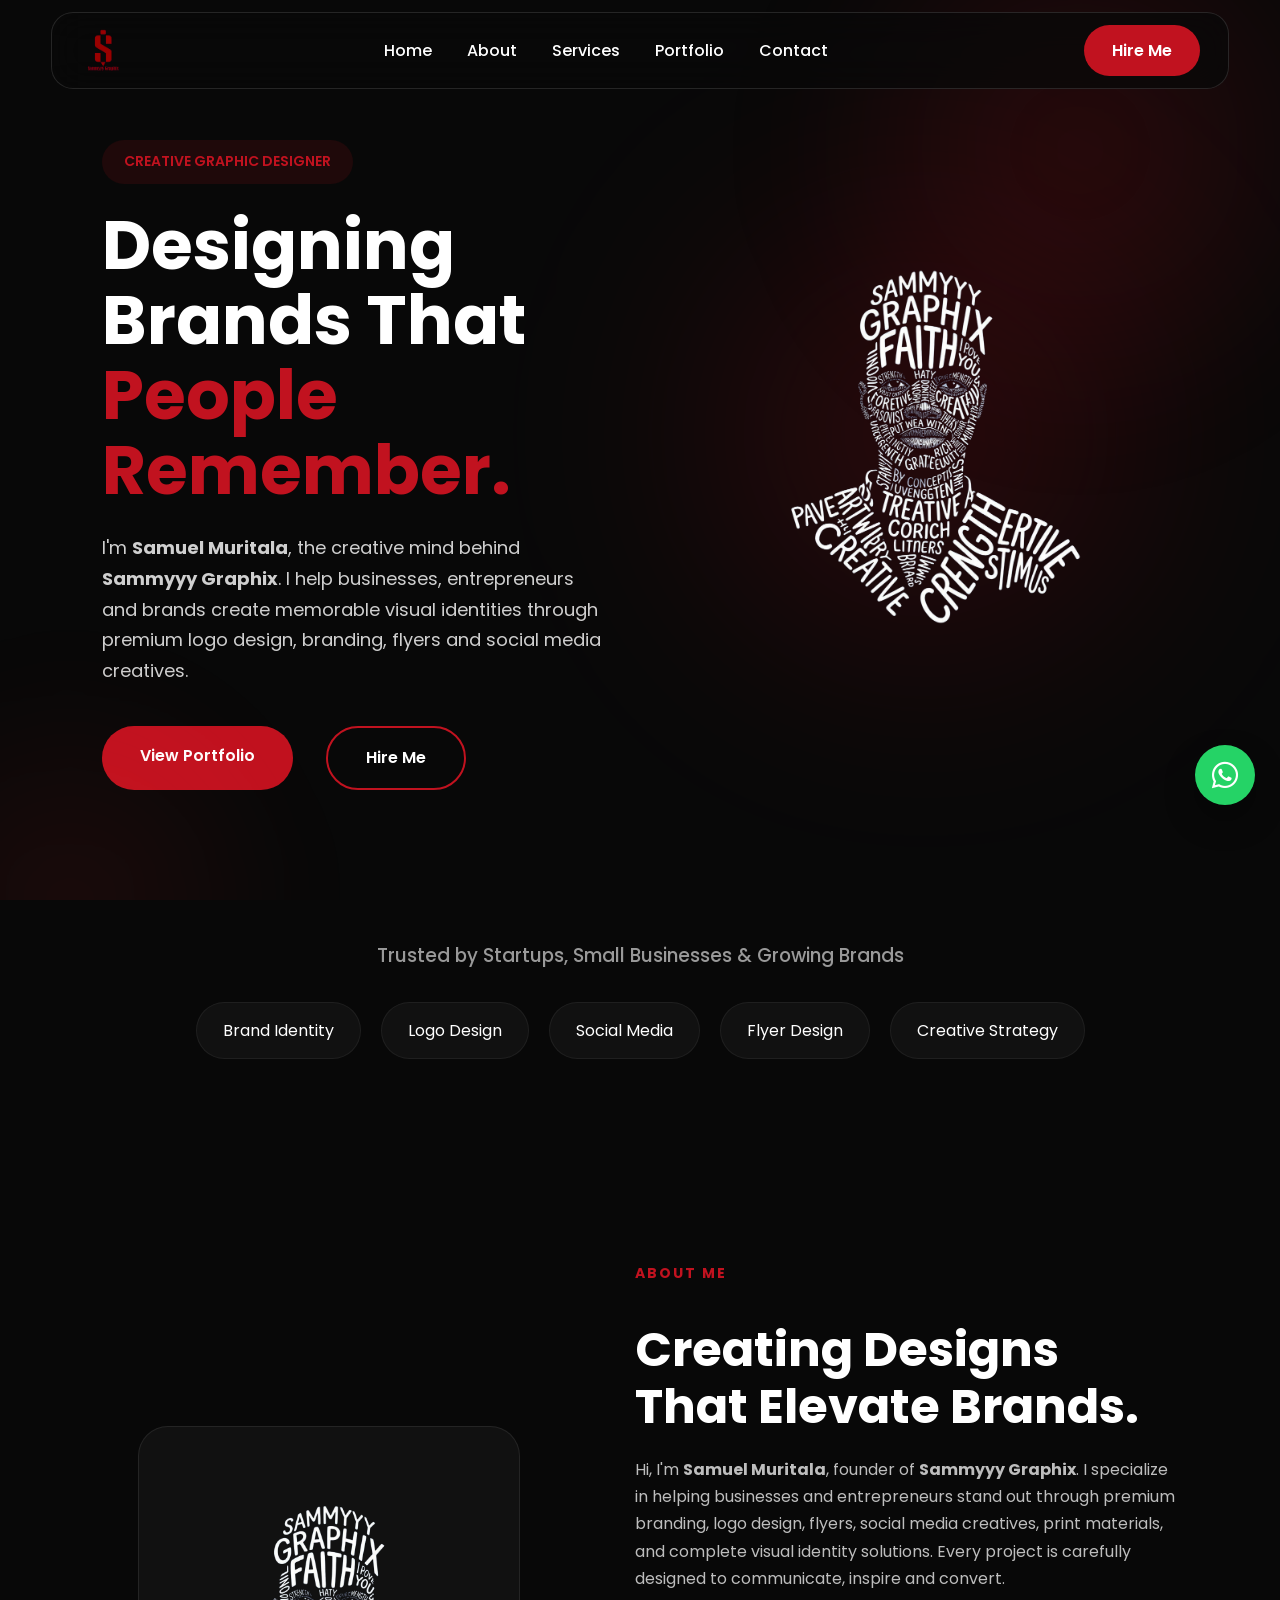
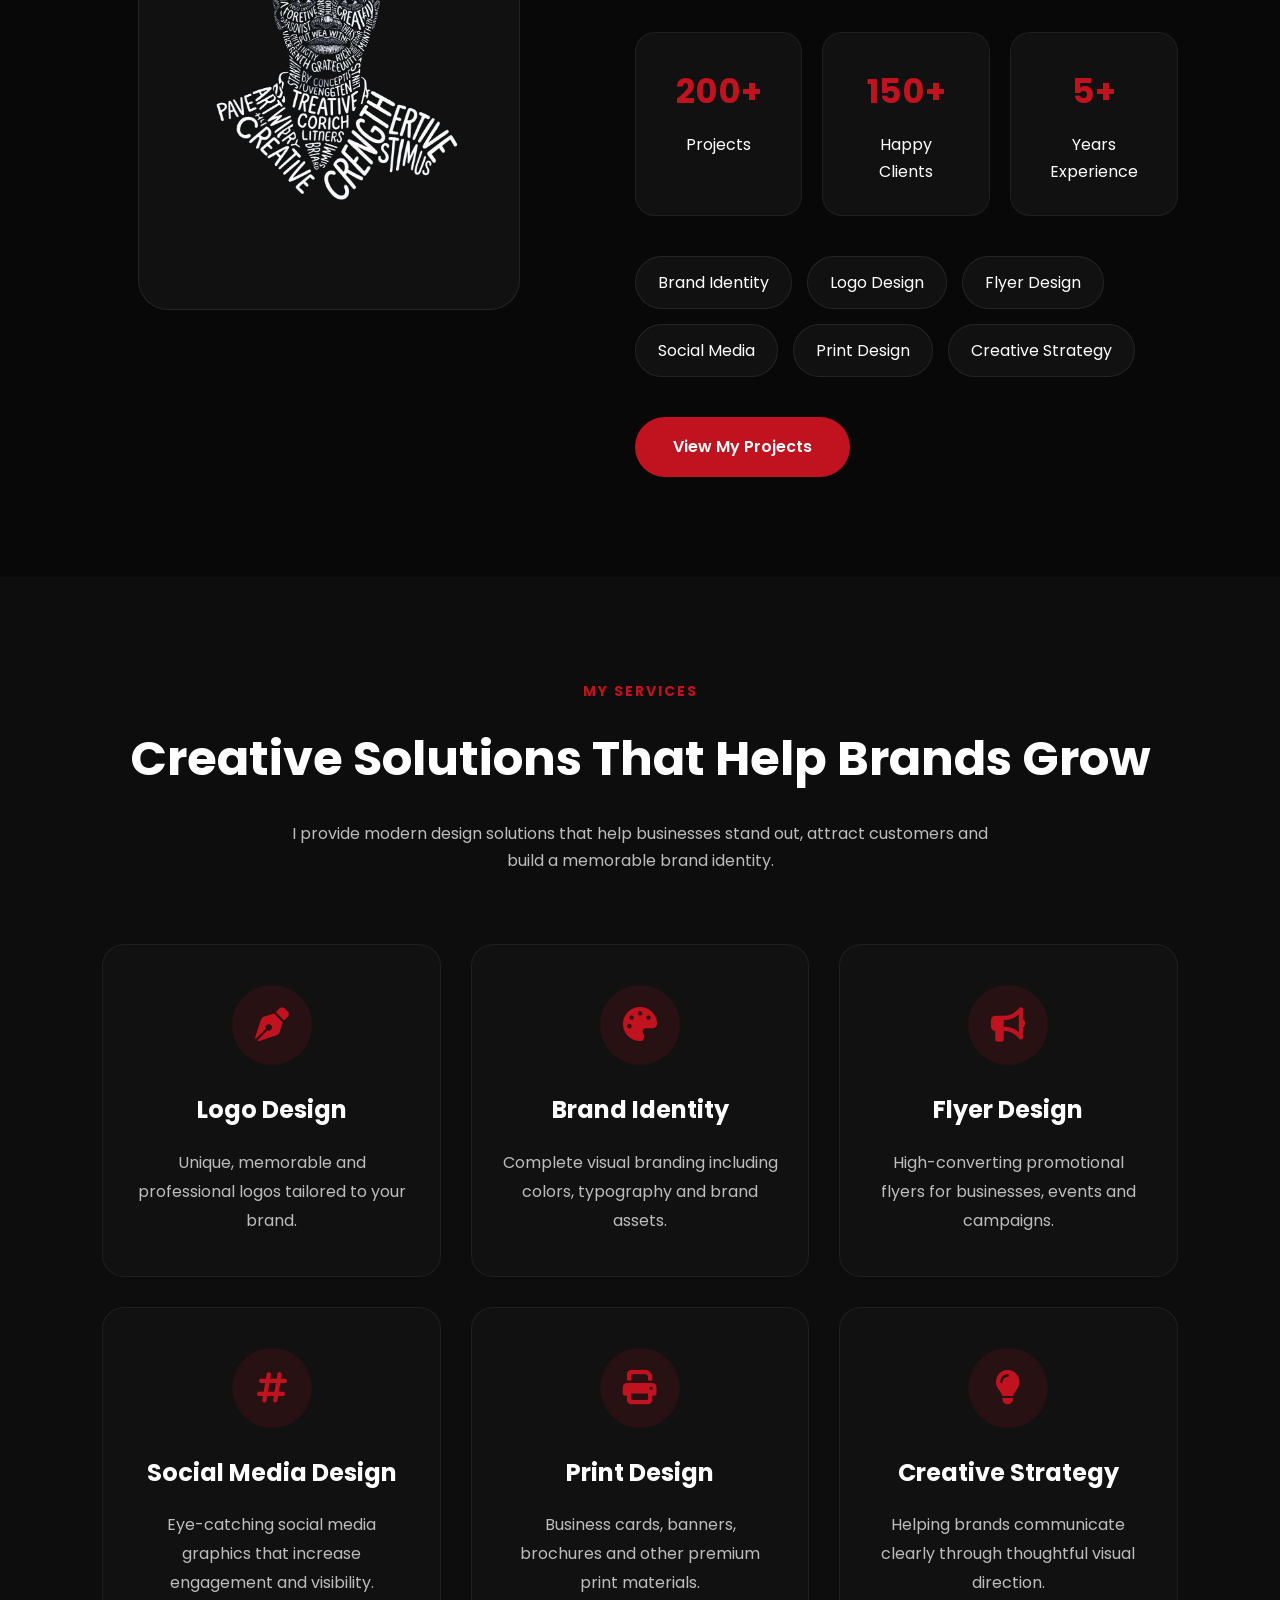
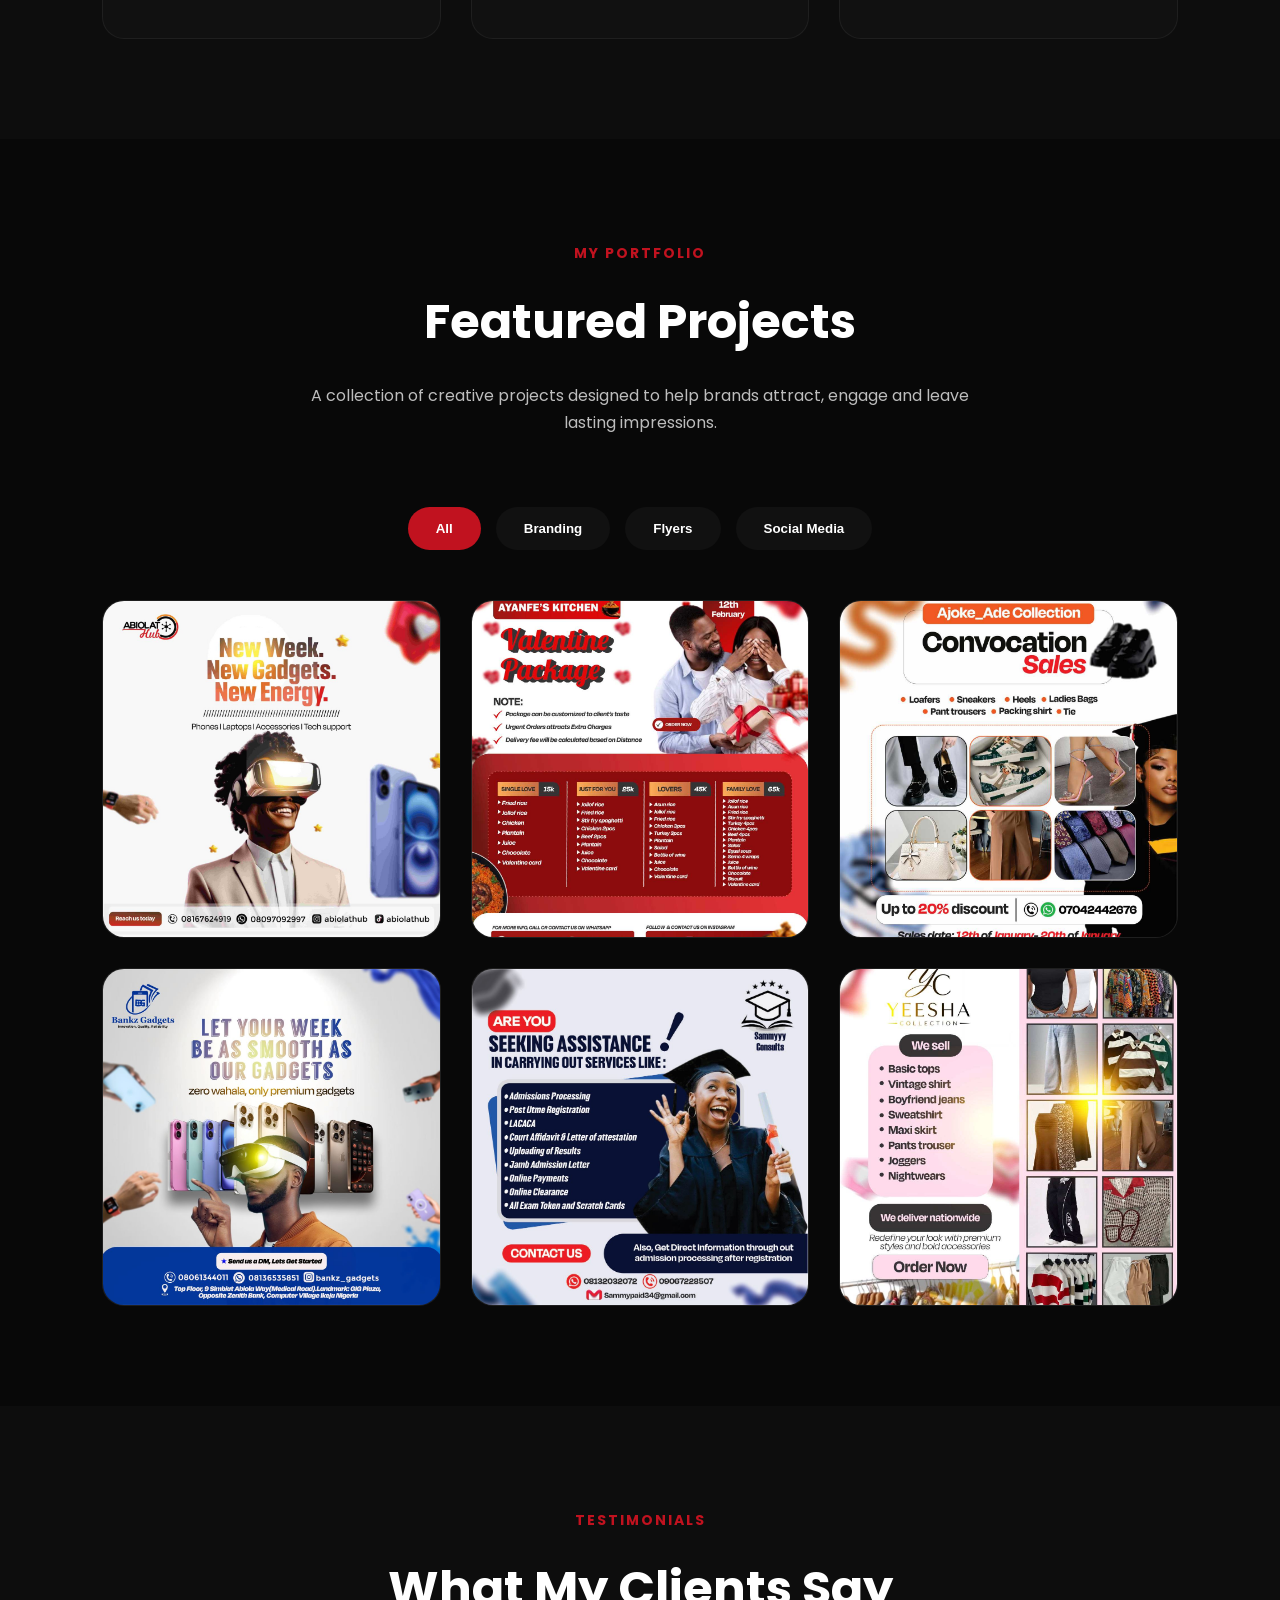
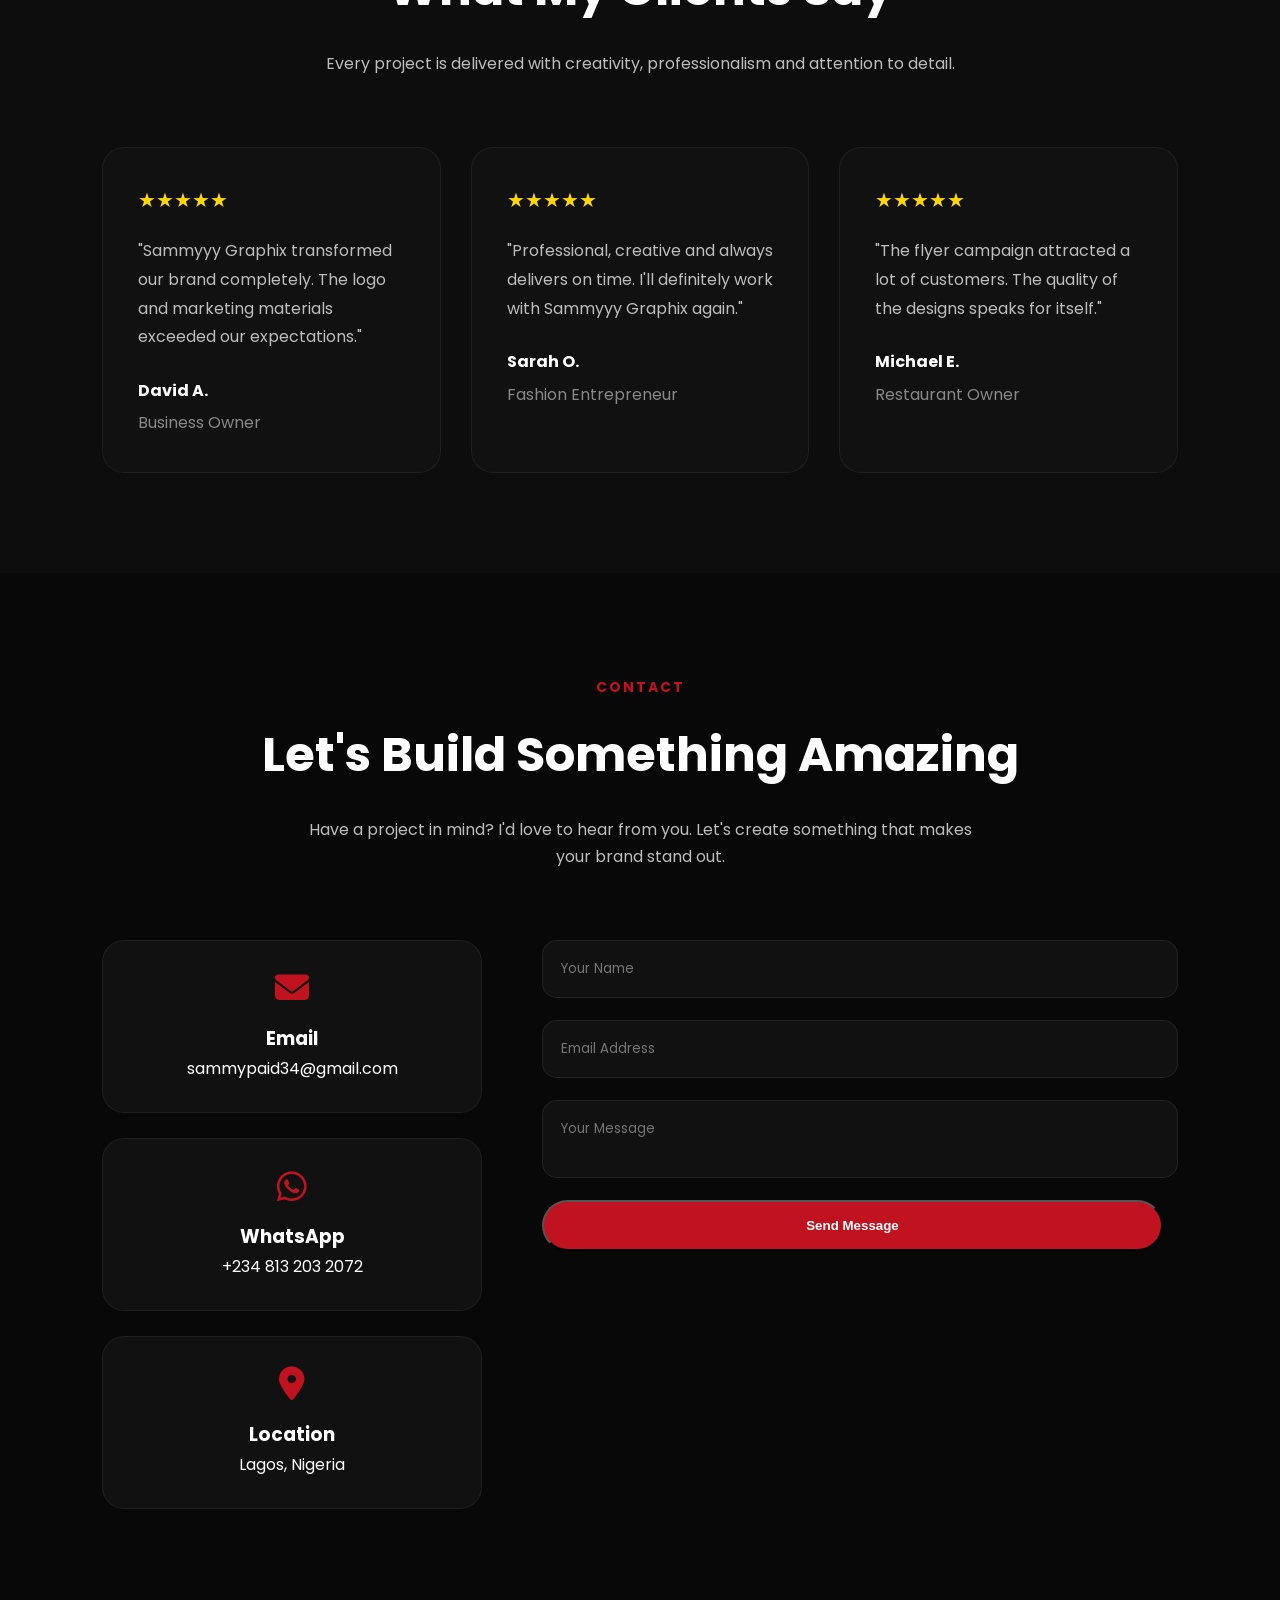
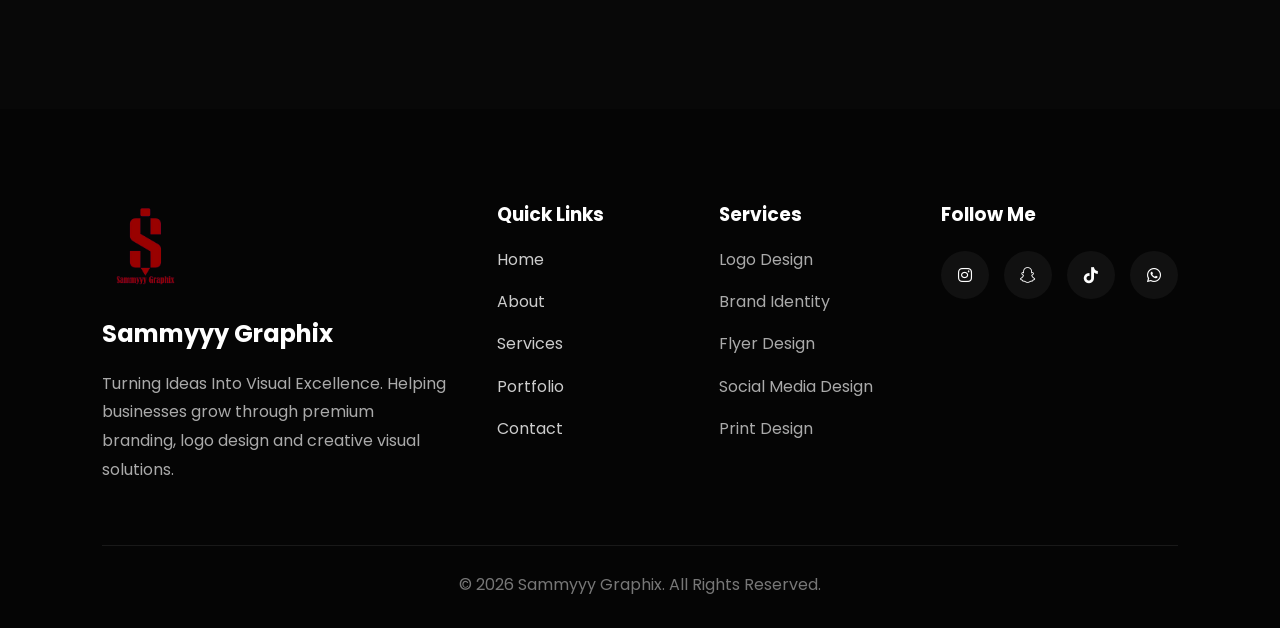
==== index.html @ 24bdb896 "Updated portfolio website" ====
<!DOCTYPE html>
<html lang="en">

<head>
<link rel="icon" type="image/png" href="images/logo.png">

<meta charset="UTF-8">
<meta name="viewport" content="width=device-width, initial-scale=1.0">

<title>Sammyyy Graphix | Graphic Designer & Brand Identity Expert</title>

<meta name="description" content="Professional Graphic Designer specializing in branding, logo design, flyers, social media graphics and visual identity.">

<meta name="keywords" content="Graphic Designer Nigeria, Logo Design, Flyer Design, Branding, Social Media Design, Sammyyy Graphix">

<meta name="author" content="Samuel Muritala">

<meta property="og:title" content="Sammyyy Graphix">

<meta property="og:description" content="Creative Graphic Designer specializing in branding and visual identity.">

<meta property="og:image" content="images/logo.png">

<meta property="og:type" content="website">

<meta name="description" content="Premium Graphic Designer specializing in Branding, Logo Design, Flyers and Social Media Design.">

<link rel="preconnect" href="https://fonts.googleapis.com">

<link rel="preconnect" href="https://fonts.gstatic.com" crossorigin>

<link href="https://fonts.googleapis.com/css2?family=Poppins:wght@300;400;500;600;700;800&display=swap" rel="stylesheet">

<link rel="stylesheet" href="https://cdnjs.cloudflare.com/ajax/libs/font-awesome/6.7.2/css/all.min.css">

<link rel="stylesheet" href="style.css">

<link rel="icon" type="image/png" href="images/logo.png">

<meta name="description" content="Sammyyy Graphix is a creative graphic designer specializing in branding, logo design, flyers, social media graphics, and visual identity.">

<meta name="keywords" content="Graphic Designer Lagos, Branding, Logo Design, Flyer Design, Social Media Design, Sammyyy Graphix">

<meta name="author" content="Samuel Muritala">

</head>

<body>



<!-- NAVIGATION -->

<header>

<nav class="navbar">

<a href="#" class="logo">

<img src="images/logo.png" alt="Sammyyy Graphix">

</a>

<ul class="nav-links">

<li><a href="#home">Home</a></li>

<li><a href="#about">About</a></li>

<li><a href="#services">Services</a></li>

<li><a href="#portfolio">Portfolio</a></li>

<li><a href="#contact">Contact</a></li>

</ul>

<a href="https://wa.me/2348132032072" class="hire-btn">

Hire Me

</a>

<div class="menu-toggle">

<i class="fas fa-bars"></i>

</div>

</nav>

</header>
<!-- ================= HERO ================= -->

<section class="hero" id="home">

    <div class="hero-content">

        <span class="hero-tag">
            CREATIVE GRAPHIC DESIGNER
        </span>

        <h1>
            Designing Brands That
            <span>People Remember.</span>
        </h1>

        <p>
            I'm <strong>Samuel Muritala</strong>, the creative mind behind
            <strong>Sammyyy Graphix</strong>. I help businesses,
            entrepreneurs and brands create memorable visual identities
            through premium logo design, branding, flyers and social
            media creatives.
        </p>

        <div class="hero-buttons">

            <a href="#portfolio" class="primary-btn">

                View Portfolio

            </a>

            <a href="#contact" class="secondary-btn">

                Hire Me

            </a>

        </div>

    </div>

    <div class="hero-image">

        <div class="hero-circle"></div>

        <img src="images/Hero.png" alt="Sammyyy Graphix Logo">

    </div>

</section>
<!-- ================= TRUSTED ================= -->

<section class="trusted">

<h3>

Trusted by Startups, Small Businesses & Growing Brands

</h3>

<div class="trusted-items">

<span>Brand Identity</span>

<span>Logo Design</span>

<span>Social Media</span>

<span>Flyer Design</span>

<span>Creative Strategy</span>

</div>

</section>
<!-- ================= ABOUT ================= -->

<section class="about" id="about">

    <div class="about-image">

        <div class="about-card">

            <img src="images/Hero.png" alt="Sammyyy Graphix">

        </div>

    </div>

    <div class="about-content">

        <span class="section-tag">

            ABOUT ME

        </span>

        <h2>

            Creating Designs That
            Elevate Brands.

        </h2>

        <p>

            Hi, I'm <strong>Samuel Muritala</strong>, founder of
            <strong>Sammyyy Graphix</strong>.

            I specialize in helping businesses and entrepreneurs
            stand out through premium branding, logo design,
            flyers, social media creatives, print materials,
            and complete visual identity solutions.

            Every project is carefully designed to communicate,
            inspire and convert.

        </p>

        <div class="about-stats">

            <div class="stat-box">

                <h3>200+</h3>

                <span>Projects</span>

            </div>

            <div class="stat-box">

                <h3>150+</h3>

                <span>Happy Clients</span>

            </div>

            <div class="stat-box">

                <h3>5+</h3>

                <span>Years Experience</span>

            </div>

        </div>

        <div class="skills">

            <span>Brand Identity</span>

            <span>Logo Design</span>

            <span>Flyer Design</span>

            <span>Social Media</span>

            <span>Print Design</span>

            <span>Creative Strategy</span>

        </div>

        <a href="#portfolio" class="primary-btn">

            View My Projects

        </a>

    </div>

</section>
<!-- ================= SERVICES ================= -->

<section class="services" id="services">

    <div class="section-header">

        <span class="section-tag">MY SERVICES</span>

        <h2>Creative Solutions That Help Brands Grow</h2>

        <p>
            I provide modern design solutions that help businesses stand out,
            attract customers and build a memorable brand identity.
        </p>

    </div>

    <div class="services-grid">

        <!-- Service 1 -->
        <div class="service-card">

            <div class="service-icon">
                <i class="fas fa-pen-nib"></i>
            </div>

            <h3>Logo Design</h3>

            <p>
                Unique, memorable and professional logos tailored to your brand.
            </p>

        </div>

        <!-- Service 2 -->
        <div class="service-card">

            <div class="service-icon">
                <i class="fas fa-palette"></i>
            </div>

            <h3>Brand Identity</h3>

            <p>
                Complete visual branding including colors, typography and brand assets.
            </p>

        </div>

        <!-- Service 3 -->
        <div class="service-card">

            <div class="service-icon">
                <i class="fas fa-bullhorn"></i>
            </div>

            <h3>Flyer Design</h3>

            <p>
                High-converting promotional flyers for businesses, events and campaigns.
            </p>

        </div>

        <!-- Service 4 -->
        <div class="service-card">

            <div class="service-icon">
                <i class="fas fa-hashtag"></i>
            </div>

            <h3>Social Media Design</h3>

            <p>
                Eye-catching social media graphics that increase engagement and visibility.
            </p>

        </div>

        <!-- Service 5 -->
        <div class="service-card">

            <div class="service-icon">
                <i class="fas fa-print"></i>
            </div>

            <h3>Print Design</h3>

            <p>
                Business cards, banners, brochures and other premium print materials.
            </p>

        </div>

        <!-- Service 6 -->
        <div class="service-card">

            <div class="service-icon">
                <i class="fas fa-lightbulb"></i>
            </div>

            <h3>Creative Strategy</h3>

            <p>
                Helping brands communicate clearly through thoughtful visual direction.
            </p>

        </div>

    </div>

</section>
<!-- ================= PORTFOLIO ================= -->

<section class="portfolio" id="portfolio">

    <div class="section-header">

        <span class="section-tag">MY PORTFOLIO</span>

        <h2>Featured Projects</h2>

        <p>
            A collection of creative projects designed to help brands attract,
            engage and leave lasting impressions.
        </p>

    </div>

    <!-- Filter Buttons -->

    <div class="portfolio-filter">

        <button class="active" data-filter="all">All</button>

        <button data-filter="branding">Branding</button>

        <button data-filter="flyer">Flyers</button>

        <button data-filter="social">Social Media</button>

    </div>

    <!-- Portfolio Grid -->

    <div class="portfolio-grid">

        <!-- Project 1 -->

        <div class="portfolio-card" data-category="social">

            <img src="images/Project1.jpg"
                 alt="Gadget Store Campaign"
                 loading="lazy">

            <div class="portfolio-overlay">

                <h3>Gadget Store New Week Design</h3>

                <p>Social Media Campaign</p>

            </div>

        </div>

        <!-- Project 2 -->

        <div class="portfolio-card" data-category="flyer">

            <img src="images/Project2.jpg"
                 alt="Restaurant Valentine Package"
                 loading="lazy">

            <div class="portfolio-overlay">

                <h3>Restaurant Valentine Package</h3>

                <p>Promotional Flyer</p>

            </div>

        </div>

        <!-- Project 3 -->

        <div class="portfolio-card" data-category="branding">

            <img src="images/Project3.jpg"
                 alt="Boutique Convocation Sales"
                 loading="lazy">

            <div class="portfolio-overlay">

                <h3>Boutique Convocation Sales</h3>

                <p>Fashion Campaign</p>

            </div>

        </div>

        <!-- Project 4 -->

        <div class="portfolio-card" data-category="flyer">

            <img src="images/Project4.jpg"
                 alt="Gadget Store Flyer"
                 loading="lazy">

            <div class="portfolio-overlay">

                <h3>Gadget Store Flyer</h3>

                <p>Marketing Flyer</p>

            </div>

        </div>

        <!-- Project 5 -->

        <div class="portfolio-card" data-category="branding">

            <img src="images/Project5.jpg"
                 alt="Education Consultant Flyer"
                 loading="lazy">

            <div class="portfolio-overlay">

                <h3>Education Consultant Flyer</h3>

                <p>Educational Branding</p>

            </div>

        </div>

        <!-- Project 6 -->

        <div class="portfolio-card" data-category="social">

            <img src="images/Project6.jpg"
                 alt="Boutique Collection Flyer"
                 loading="lazy">

            <div class="portfolio-overlay">

                <h3>Boutique Collection Flyer</h3>

                <p>Social Media Design</p>

            </div>

        </div>

    </div>

</section>
<!-- ================= TESTIMONIALS ================= -->

<section class="testimonials" id="testimonials">

    <div class="section-header">

        <span class="section-tag">TESTIMONIALS</span>

        <h2>What My Clients Say</h2>

        <p>
            Every project is delivered with creativity, professionalism and attention to detail.
        </p>

    </div>

    <div class="testimonials-grid">

        <div class="testimonial-card">

            <div class="stars">
                ★★★★★
            </div>

            <p>
                "Sammyyy Graphix transformed our brand completely. The logo and marketing materials exceeded our expectations."
            </p>

            <div class="client-info">
                <h4>David A.</h4>
                <span>Business Owner</span>
            </div>

        </div>

        <div class="testimonial-card">

            <div class="stars">
                ★★★★★
            </div>

            <p>
                "Professional, creative and always delivers on time. I'll definitely work with Sammyyy Graphix again."
            </p>

            <div class="client-info">
                <h4>Sarah O.</h4>
                <span>Fashion Entrepreneur</span>
            </div>

        </div>

        <div class="testimonial-card">

            <div class="stars">
                ★★★★★
            </div>

            <p>
                "The flyer campaign attracted a lot of customers. The quality of the designs speaks for itself."
            </p>

            <div class="client-info">
                <h4>Michael E.</h4>
                <span>Restaurant Owner</span>
            </div>

        </div>

    </div>

</section>
<!-- ================= CONTACT ================= -->

<section class="contact" id="contact">

    <div class="section-header">

        <span class="section-tag">CONTACT</span>

        <h2>Let's Build Something Amazing</h2>

        <p>
            Have a project in mind? I'd love to hear from you.
            Let's create something that makes your brand stand out.
        </p>

    </div>

    <div class="contact-container">

        <!-- Contact Information -->

        <div class="contact-info">

            <div class="contact-card">

                <i class="fas fa-envelope"></i>

                <h3>Email</h3>

                <p>sammypaid34@gmail.com</p>

            </div>

            <div class="contact-card">

                <i class="fab fa-whatsapp"></i>

                <h3>WhatsApp</h3>

                <p>+234 813 203 2072</p>

            </div>

            <div class="contact-card">

                <i class="fas fa-location-dot"></i>

                <h3>Location</h3>

                <p>Lagos, Nigeria</p>

            </div>

        </div>

        <!-- Contact Form -->

        <form id="contact-form" class="contact-form">

           <input
type="text"
name="from_name"
id="from_name"
placeholder="Your Name"
required>

<input
type="email"
name="from_email"
id="from_email"
placeholder="Email Address"
required>

<textarea
name="message"
id="message"
placeholder="Your Message"
required></textarea>

<button type="submit" class="primary-btn">

Send Message

</button>

        </form>

    </div>

</section>
<!-- ================= FOOTER ================= -->

<footer class="footer">

    <div class="footer-container">

        <!-- Brand -->

        <div class="footer-brand">

            <img src="images/logo.png" alt="Sammyyy Graphix Logo">

            <h2>Sammyyy Graphix</h2>

            <p>
                Turning Ideas Into Visual Excellence.
                Helping businesses grow through premium branding,
                logo design and creative visual solutions.
            </p>

        </div>

        <!-- Quick Links -->

        <div class="footer-links">

            <h3>Quick Links</h3>

            <a href="#home">Home</a>

            <a href="#about">About</a>

            <a href="#services">Services</a>

            <a href="#portfolio">Portfolio</a>

            <a href="#contact">Contact</a>

        </div>

        <!-- Services -->

        <div class="footer-services">

            <h3>Services</h3>

            <p>Logo Design</p>

            <p>Brand Identity</p>

            <p>Flyer Design</p>

            <p>Social Media Design</p>

            <p>Print Design</p>

        </div>

        <!-- Social -->

        <div class="footer-social">

            <h3>Follow Me</h3>

            <div class="social-icons">

                <a href="https://www.instagram.com/sammyyy_graphix?igsh=MWdqcnh0cXE3bmh5aw%3D%3D&utm_source=qr"><i class="fab fa-instagram"></i></a>

                <a href="https://snapchat.com/t/mX8UhNHx"><i class="fab fa-snapchat"></i></a>

                <a href="https://www.tiktok.com/@sammyyy_concept?_r=1&_t=ZS-97qUiI6JUbU"><i class="fab fa-tiktok"></i></a>

                <a href="https://wa.me/2348132032072"><i class="fab fa-whatsapp"></i></a>

            </div>

        </div>

    </div>

    <hr>

    <div class="footer-bottom">

        <p>

            © 2026 Sammyyy Graphix. All Rights Reserved.

        </p>

    </div>

</footer>
<!-- LIGHTBOX -->

<div id="lightbox">

    <span id="close">&times;</span>

    <img id="lightbox-img" src="" alt="">

</div>

<!-- BACK TO TOP -->

<button id="topBtn" aria-label="Back to top">
    <i class="fas fa-arrow-up"></i>
</button>

<!-- FLOATING WHATSAPP -->

<a href="https://wa.me/2348132032072"
class="whatsapp-float"
target="_blank">

<i class="fab fa-whatsapp"></i>

</a>

<!-- AOS -->

<script src="https://unpkg.com/aos@2.3.4/dist/aos.js"></script>

<script>

AOS.init({

duration:1000,

once:true

});

</script>
<script src="https://cdn.jsdelivr.net/npm/@emailjs/browser@4/dist/email.min.js"></script>

<script src="script.js"></script>

</body>

</html>
---- style.css ----
/* ==========================================
   SAMMYYY GRAPHIX PORTFOLIO
   GLOBAL STYLES
========================================== */

*{
    margin:0;
    padding:0;
    box-sizing:border-box;
}

html{
    scroll-behavior:smooth;
}

body{
    font-family:'Poppins',sans-serif;
    background:#080808;
    color:#fff;
    overflow-x:hidden;
    line-height:1.7;
}

/* Scrollbar */

::-webkit-scrollbar{
    width:10px;
}

::-webkit-scrollbar-track{
    background:#111;
}

::-webkit-scrollbar-thumb{
    background:#c1121f;
    border-radius:20px;
}

/* Links */

a{
    text-decoration:none;
    color:inherit;
}

/* Images */

img{
    max-width:100%;
    display:block;
}

/* Sections */

section{
    padding:100px 8%;
}

/* Container */

.container{
    width:min(1200px,100%);
    margin:auto;
}

/* Section Header */

.section-header{
    text-align:center;
    margin-bottom:70px;
}

.section-tag{
    display:inline-block;
    color:#c1121f;
    font-size:14px;
    letter-spacing:2px;
    font-weight:700;
    margin-bottom:15px;
    text-transform:uppercase;
}

.section-header h2{
    font-size:48px;
    margin-bottom:20px;
}

.section-header p{
    color:#bdbdbd;
    max-width:700px;
    margin:auto;
}

/* Buttons */

.primary-btn,
.secondary-btn{

display:inline-block;

padding:16px 38px;

border-radius:50px;

font-weight:600;

transition:.35s;

margin-right:15px;

}

.primary-btn{

background:#c1121f;

color:white;

}

.primary-btn:hover{

transform: translateY(-4px);

box-shadow: 0 15px 35px rgba(193,18,31,.35);

}

.secondary-btn{

border:2px solid #c1121f;

color:white;

}

.secondary-btn:hover{

background: rgba(255,255,255,.08);

border-color: #ff3b5c;

}

/* Card */

.service-card,
.portfolio-card,
.testimonial-card,
.contact-card{

background:#111;

border:1px solid rgba(255,255,255,.06);

border-radius:22px;

transition:.35s;

}

.service-card:hover,
.portfolio-card:hover,
.testimonial-card:hover,
.contact-card:hover{

transform:translateY(-8px);

border-color:#c1121f;

box-shadow:0 25px 45px rgba(0,0,0,.35);

}

/* ==========================================
   PRELOADER
========================================== */

#preloader{

position:fixed;

top:0;
left:0;

width:100%;
height:100vh;

background:#080808;

display:flex;

flex-direction:column;

justify-content:center;

align-items:center;

z-index:9999;

transition:.8s;

}

#preloader img{

width:120px;

margin-bottom:25px;

animation:floatLogo 2s ease-in-out infinite;

}

#preloader h2{

font-size:34px;

margin-bottom:10px;

}

#preloader p{

color:#aaa;

font-size:17px;

}

@keyframes floatLogo{

0%,100%{

transform:translateY(0);

}

50%{

transform:translateY(-12px);

}

}

/* ==========================================
   NAVBAR
========================================== */

header{

position:fixed;

top:0;

left:0;

width:100%;

z-index:1000;

display:flex;

justify-content:center;

pointer-events:none;

}

.navbar{

display:flex;

justify-content:space-between;

align-items:center;

width:92%;

max-width:1250px;

margin:12px auto;

padding:12px 28px;

background:rgba(10,10,10,.25);

backdrop-filter:blur(18px);

-webkit-backdrop-filter:blur(18px);

border:1px solid rgba(255,255,255,.12);

border-radius:22px;

box-shadow:
0 10px 30px rgba(0,0,0,.35),
0 0 20px rgba(193,18,31,.08);

transition:.35s ease;

}

.logo img{
    width:48px;
    display:block;
}

header .navbar{

pointer-events:auto;

}

.nav-links{

display:flex;

gap:35px;

list-style:none;

}

.nav-links a{

color:white;

font-weight:500;

transition:.3s;

}

.nav-links a:hover{

color:#c1121f;

}

.hire-btn{

background:#c1121f;

padding:12px 28px;

border-radius:40px;

font-weight:600;

color:white;

transition:.3s;

}

.hire-btn:hover{

transform:translateY(-3px);

background:#e63946;

}

.menu-toggle{

display:none;

font-size:30px;

cursor:pointer;

}

/* ==========================================
   HERO
========================================== */

.hero{

min-height:100vh;

display:flex;

justify-content:space-between;

align-items:center;

gap:70px;

padding-top:130px;

}

.hero-content{

flex:1;

}

.hero-tag{

display:inline-block;

padding:10px 22px;

background:rgba(193,18,31,.12);

color:#c1121f;

border-radius:40px;

font-size:14px;

font-weight:600;

margin-bottom:25px;

}

.hero h1{

font-size:68px;

line-height:1.1;

margin-bottom:25px;

}

.hero h1 span{

color:#c1121f;

}

.hero p{

font-size:18px;

color:#cfcfcf;

margin-bottom:40px;

max-width:650px;

}

.hero-buttons{

display:flex;

flex-wrap:wrap;

gap:18px;

}

.hero-image{

flex:1;

display:flex;

justify-content:center;

position:relative;

}

.hero-circle{

position:absolute;

width:420px;

height:420px;

background:#c1121f;

border-radius:50%;

filter:blur(120px);

opacity:.18;

}

.hero-image img{

width:360px;

position:relative;

z-index:2;

animation:floatLogo 3s ease-in-out infinite;

}

/* ==========================================
   TRUSTED
========================================== */

.trusted{

text-align:center;

padding-top:40px;

}

.trusted h3{

color:#999;

margin-bottom:30px;

font-weight:500;

}

.trusted-items{

display:flex;

justify-content:center;

flex-wrap:wrap;

gap:20px;

}

.trusted-items span{

padding:14px 26px;

border-radius:40px;

background:#111;

border:1px solid rgba(255,255,255,.06);

transition:.3s;

}

.trusted-items span:hover{

background:#c1121f;

transform:translateY(-5px);

}

/* ==========================================
   ABOUT
========================================== */

.about{

display:grid;

grid-template-columns:1fr 1.2fr;

gap:80px;

align-items:center;

}

.about-image{

display:flex;

justify-content:center;

}

.about-card{

background:#111;

padding:40px;

border-radius:30px;

border:1px solid rgba(255,255,255,.08);

}

.about-card img{

width:300px;

}

.about-content h2{

font-size:48px;

margin:20px 0;

line-height:1.2;

}

.about-content p{

color:#bdbdbd;

margin-bottom:35px;

}

.about-stats{

display:grid;

grid-template-columns:repeat(3,1fr);

gap:20px;

margin:40px 0;

}

.stat-box{

background:#111;

padding:30px;

text-align:center;

border-radius:20px;

border:1px solid rgba(255,255,255,.06);

transition:.35s;

}

.stat-box:hover{

transform:translateY(-8px);

border-color:#c1121f;

}

.stat-box h3{

font-size:34px;

color:#c1121f;

margin-bottom:10px;

}

.skills{

display:flex;

flex-wrap:wrap;

gap:15px;

margin-bottom:40px;

}

.skills span{

background:#111;

padding:12px 22px;

border-radius:40px;

border:1px solid rgba(255,255,255,.08);

transition:.3s;

}

.skills span:hover{

background:#c1121f;

}

/* ==========================================
   SERVICES
========================================== */

.services{

background:#0d0d0d;

}

.services-grid{

display:grid;

grid-template-columns:repeat(3,1fr);

gap:30px;

}

.service-card{

padding:40px 30px;

text-align:center;

}

.service-icon{

width:80px;

height:80px;

margin:auto;

border-radius:50%;

background:rgba(193,18,31,.12);

display:flex;

justify-content:center;

align-items:center;

font-size:34px;

color:#c1121f;

margin-bottom:25px;

transition:.35s;

}

.service-card:hover .service-icon{

background:#c1121f;

color:white;

transform:rotate(-8deg) scale(1.08);

}

.service-card h3{

margin-bottom:18px;

font-size:24px;

}

.service-card p{

color:#bdbdbd;

line-height:1.8;

}

/* ==========================================
   PORTFOLIO
========================================== */

.portfolio-filter{

display:flex;

justify-content:center;

gap:15px;

flex-wrap:wrap;

margin-bottom:50px;

}

.portfolio-filter button{

padding:14px 28px;

border:none;

border-radius:40px;

background:#111;

color:#fff;

cursor:pointer;

transition:.3s;

font-weight:600;

}

.portfolio-filter button.active,
.portfolio-filter button:hover{

background:#c1121f;

}

.portfolio-grid{

display:grid;

grid-template-columns:repeat(3,1fr);

gap:30px;

}

.portfolio-card{

position:relative;

overflow:hidden;

border-radius:22px;

cursor:pointer;

aspect-ratio:1/1;

}

.portfolio-card img{

width:100%;

height:100%;

object-fit:cover;

transition:.5s;

}

.portfolio-overlay{

position:absolute;

left:0;
right:0;
bottom:0;

padding:25px;

background:linear-gradient(to top,rgba(0,0,0,.9),transparent);

transform:translateY(100%);

transition:.4s;

}

.portfolio-card:hover img{

transform:scale(1.12);

}

.portfolio-card:hover .portfolio-overlay{

transform:translateY(0);

}

.portfolio-overlay h3{

margin-bottom:8px;

font-size:22px;

}

.portfolio-overlay p{

color:#ddd;

}

/* ==========================================
   TESTIMONIALS
========================================== */

.testimonials{

background:#0d0d0d;

}

.testimonials-grid{

display:grid;

grid-template-columns:repeat(3,1fr);

gap:30px;

}

.testimonial-card{

padding:35px;

}

.stars{

color:#FFD700;

font-size:20px;

margin-bottom:20px;

}

.testimonial-card p{

color:#bdbdbd;

margin-bottom:25px;

line-height:1.8;

}

.client-info h4{

margin-bottom:5px;

}

.client-info span{

color:#888;

}

/* ==========================================
   CONTACT
========================================== */

.contact-container{

display:grid;

grid-template-columns:380px 1fr;

gap:60px;

margin-top:60px;

}

.contact-info{

display:flex;

flex-direction:column;

gap:25px;

}

.contact-card{

padding:30px;

text-align:center;

}

.contact-card i{

font-size:34px;

color:#c1121f;

margin-bottom:18px;

}

.contact-form{

display:flex;

flex-direction:column;

gap:22px;

}

.contact-form input,
.contact-form textarea{

background:#111;

border:1px solid rgba(255,255,255,.08);

padding:18px;

border-radius:15px;

color:white;

font-family:inherit;

outline:none;

transition:.3s;

}

.contact-form input:focus,
.contact-form textarea:focus{

border-color:#c1121f;

}

.contact-form textarea{

resize:none;

}

/* ==========================================
   FOOTER
========================================== */

.footer{

background:#050505;

padding:90px 8% 30px;

margin-top:100px;

}

.footer-container{

display:grid;

grid-template-columns:2fr 1fr 1fr 1fr;

gap:50px;

}

.footer-brand img{

width:90px;

margin-bottom:20px;

}

.footer-brand p{

color:#aaa;

line-height:1.8;

margin-top:15px;

}

.footer-links,
.footer-services{

display:flex;

flex-direction:column;

gap:15px;

}

.footer-links a{

color:#ccc;

transition:.3s;

}

.footer-links a:hover{

color:#c1121f;

}

.footer-services p{

color:#aaa;

}

.social-icons{

display:flex;

gap:15px;

margin-top:20px;

}

.social-icons a{

width:48px;

height:48px;

display:flex;

justify-content:center;

align-items:center;

background:#111;

border-radius:50%;

transition:.3s;

}

.social-icons a:hover{

background:#c1121f;

transform:translateY(-5px);

}

.footer hr{

margin:60px 0 25px;

border:none;

height:1px;

background:rgba(255,255,255,.08);

}

.footer-bottom{

text-align:center;

color:#777;

}

/* ==========================================
   LIGHTBOX
========================================== */

#lightbox{

position:fixed;

top:0;

left:0;

width:100%;

height:100vh;

background:rgba(0,0,0,.92);

display:none;

justify-content:center;

align-items:center;

z-index:99999;

}

#lightbox img{

max-width:90%;

max-height:90%;

border-radius:15px;

}

#close{

position:absolute;

top:30px;

right:40px;

font-size:45px;

cursor:pointer;

color:white;

}

/* ==========================================
   BACK TO TOP BUTTON
========================================== */

#topBtn{

position:fixed;

bottom:25px;

right:25px;

width:55px;

height:55px;

border:none;

border-radius:50%;

background:#c1121f;

color:#fff;

display:flex;

justify-content:center;

align-items:center;

font-size:22px;

line-height:1;

cursor:pointer;

display:none;

z-index:999;

transition:.35s;

box-shadow:0 15px 30px rgba(0,0,0,.35);

padding:0;

}

#topBtn:hover{

transform:translateY(-5px);

background:#e63946;

}

/* ==========================================
   FLOATING WHATSAPP
========================================== */

.whatsapp-float{

position:fixed;

bottom:95px;

right:25px;

width:60px;

height:60px;

background:#25D366;

border-radius:50%;

display:flex;

justify-content:center;

align-items:center;

font-size:30px;

color:#fff;

text-decoration:none;

z-index:999;

transition:.35s;

box-shadow:0 15px 30px rgba(0,0,0,.35);

}

.whatsapp-float:hover{

transform:scale(1.08);

}

/* ==========================================
   MOBILE MENU
========================================== */

@media(max-width:992px){

.hero,
.about{

grid-template-columns:1fr;

display:grid;

text-align:center;

}

.hero{

padding: 180px 8% 120px;

}

.hero-image{

margin-top:50px;

}

.about-stats{

grid-template-columns:1fr;

}

.services-grid{

grid-template-columns:repeat(2,1fr);

}

.portfolio-grid{

grid-template-columns:repeat(2,1fr);

}

.testimonials-grid{

grid-template-columns:1fr;

}

.contact-container{

grid-template-columns:1fr;

}

.footer-container{

grid-template-columns:repeat(2,1fr);

}

}

@media(max-width:768px){

.nav-links{

display:none;

position:absolute;

top:90px;

left:0;

width:100%;

background:#111;

flex-direction:column;

padding:30px;

gap:25px;

text-align:center;

}

.nav-links.active{

display:flex;

}

.menu-toggle{

display:block;

color:#fff;

}

.hire-btn{

display:none;

}

.hero h1{

font-size:46px;

}

.hero-buttons{

justify-content:center;

}

.services-grid,
.portfolio-grid,
.footer-container{

grid-template-columns:1fr;

}

.section-header h2{

font-size:36px;

}

.about-content h2{

font-size:36px;

}

.hero-image img{

width:260px;

}

}

@media(max-width:500px){

section{

padding:80px 20px;

}

.hero-image img{
    transition: transform .4s ease;
}

.hero-image img:hover{
    transform: scale(1.03);
}
.hero h1{

font-size:38px;

}

.primary-btn,
.secondary-btn{

width:100%;

text-align:center;

margin:0;

}

.hero-buttons{

flex-direction:column;

}

.portfolio-filter{

gap:10px;

}

.portfolio-filter button{

width:100%;

}

.footer{

text-align:center;

}

.social-icons{

justify-content:center;

}

}

#topBtn i{

font-size:20px;

line-height:1;

}

/* ===============================
   HERO BACKGROUND EFFECT
================================ */

.hero{

position:relative;

overflow:hidden;

}

.hero::before{

content:"";

position:absolute;

width:700px;

height:700px;

background:radial-gradient(circle,#c1121f22,transparent 70%);

top:-250px;

right:-180px;

filter:blur(30px);

animation:moveGlow 8s ease-in-out infinite;

}

.hero::after{

content:"";

position:absolute;

width:500px;

height:500px;

background:radial-gradient(circle,#ff2b2b15,transparent 70%);

bottom:-250px;

left:-180px;

filter:blur(40px);

animation:moveGlow2 10s ease-in-out infinite;

}

@keyframes moveGlow{

50%{

transform:translateY(40px) translateX(-40px);

}

}

@keyframes moveGlow2{

50%{

transform:translateY(-40px) translateX(40px);

}

}

.hero{
    position: relative;
    overflow: hidden;
}

.hero::before{
    content: "";
    position: absolute;
    width: 600px;
    height: 600px;
    background: radial-gradient(circle,
        rgba(193,18,31,.18) 0%,
        rgba(193,18,31,.08) 40%,
        transparent 70%);
    top: -150px;
    right: -100px;
    filter: blur(50px);
    pointer-events: none;
}

/* ===================================
   SCROLL REVEAL ANIMATION
=================================== */

.reveal{

opacity:0;

transform:translateY(60px);

transition:all .8s ease;

}

.reveal.active{

opacity:1;

transform:translateY(0);

}
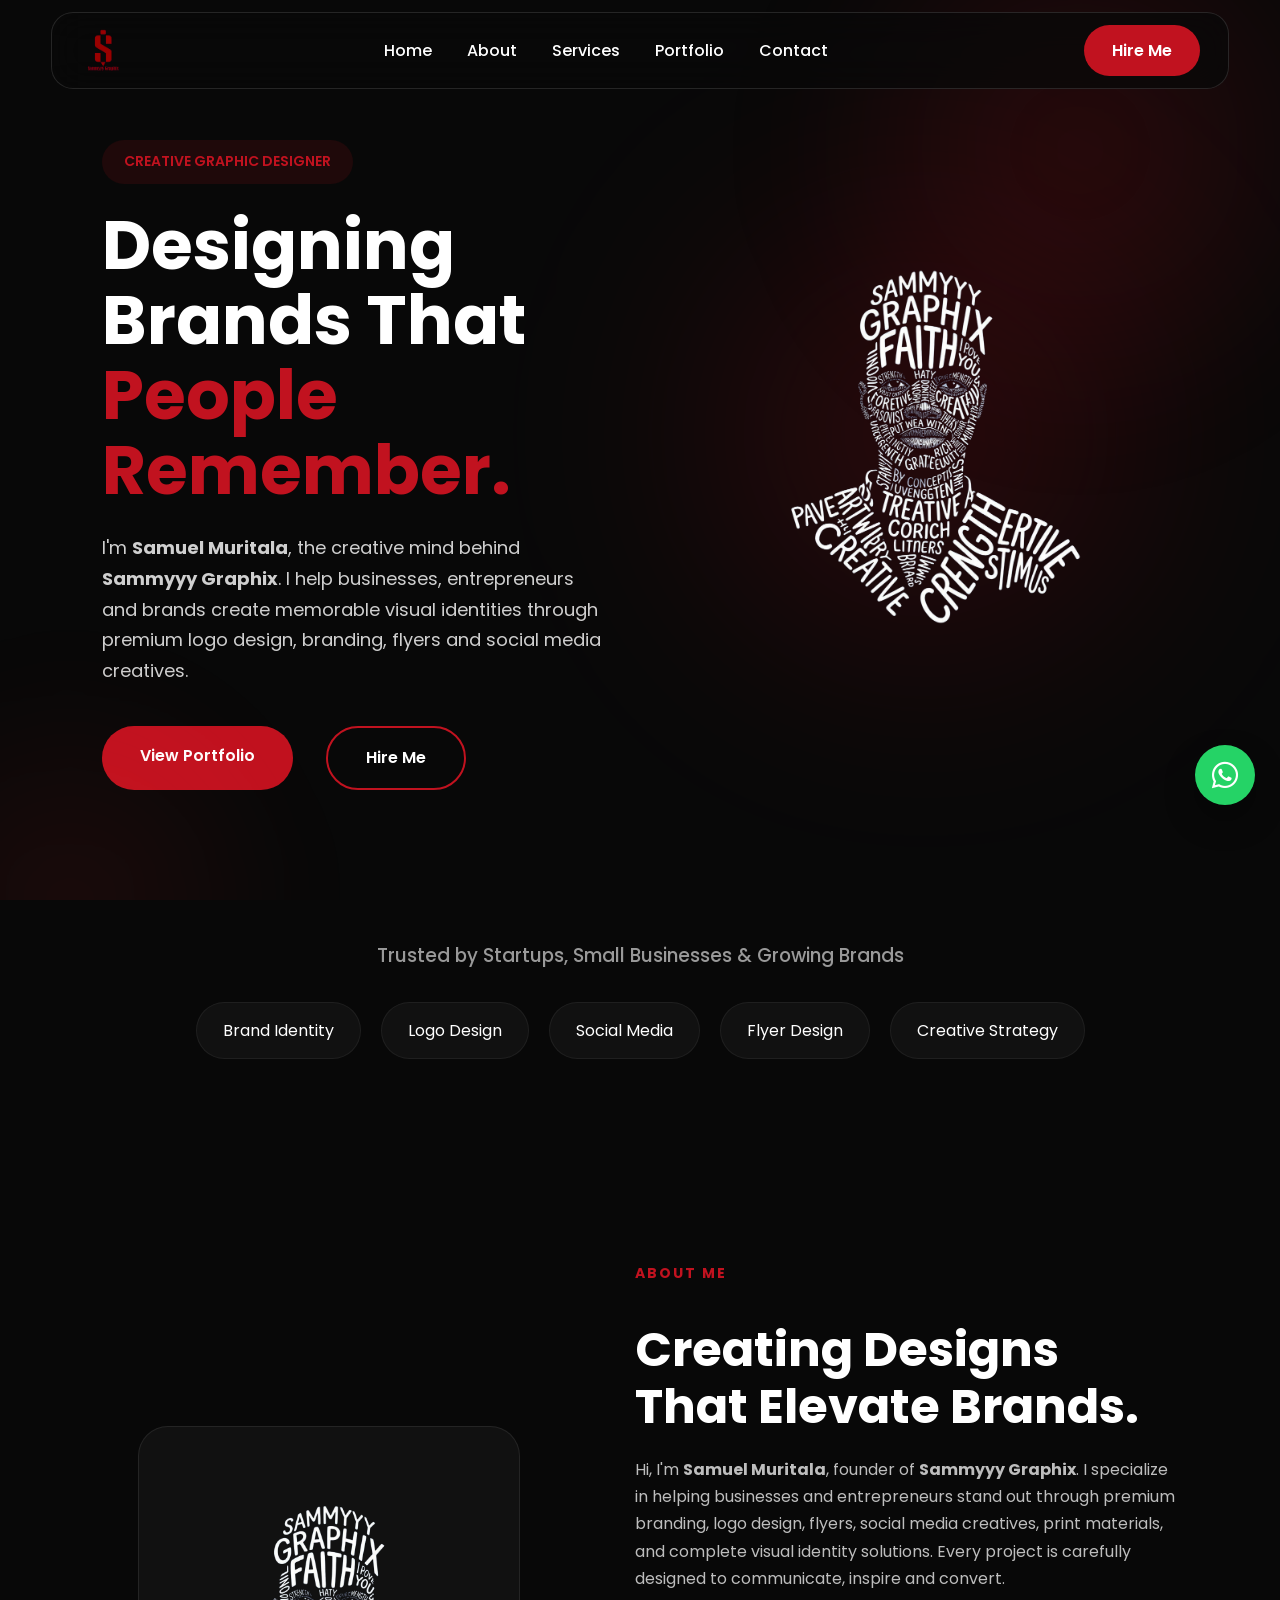
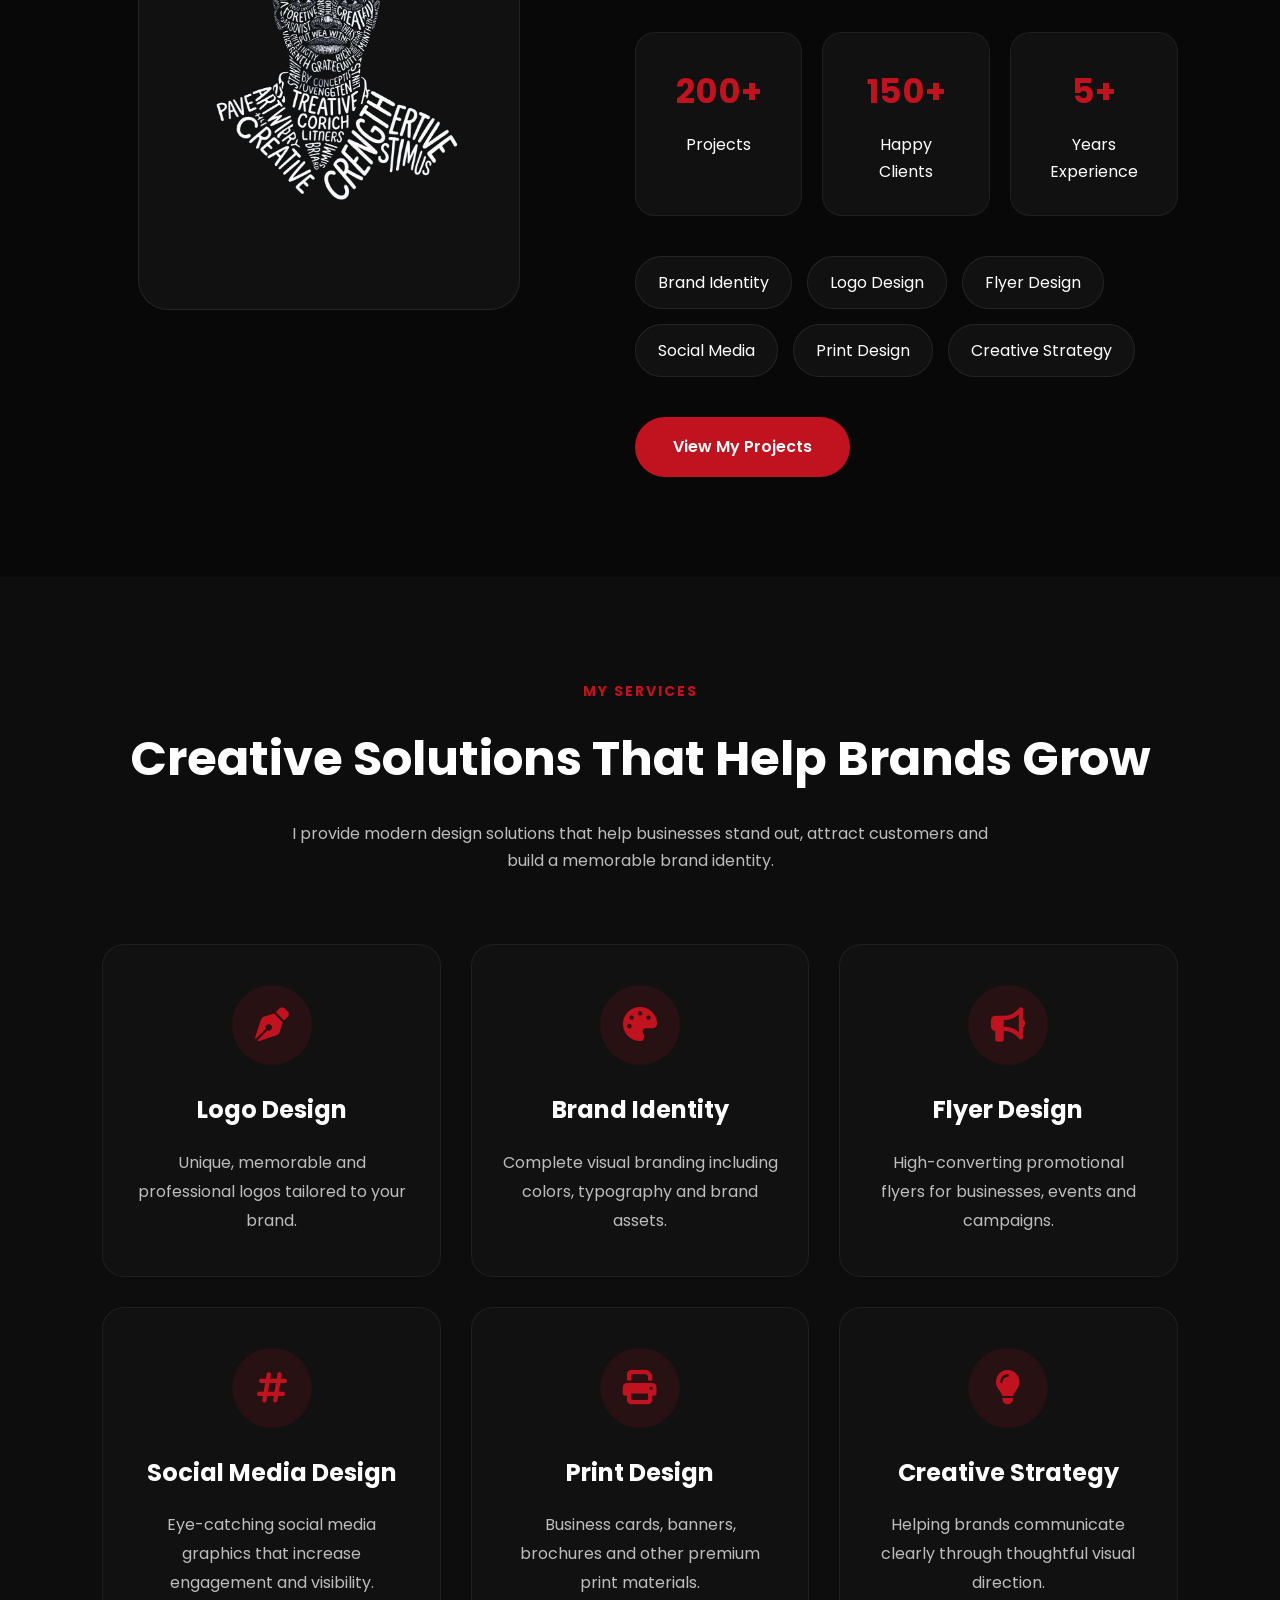
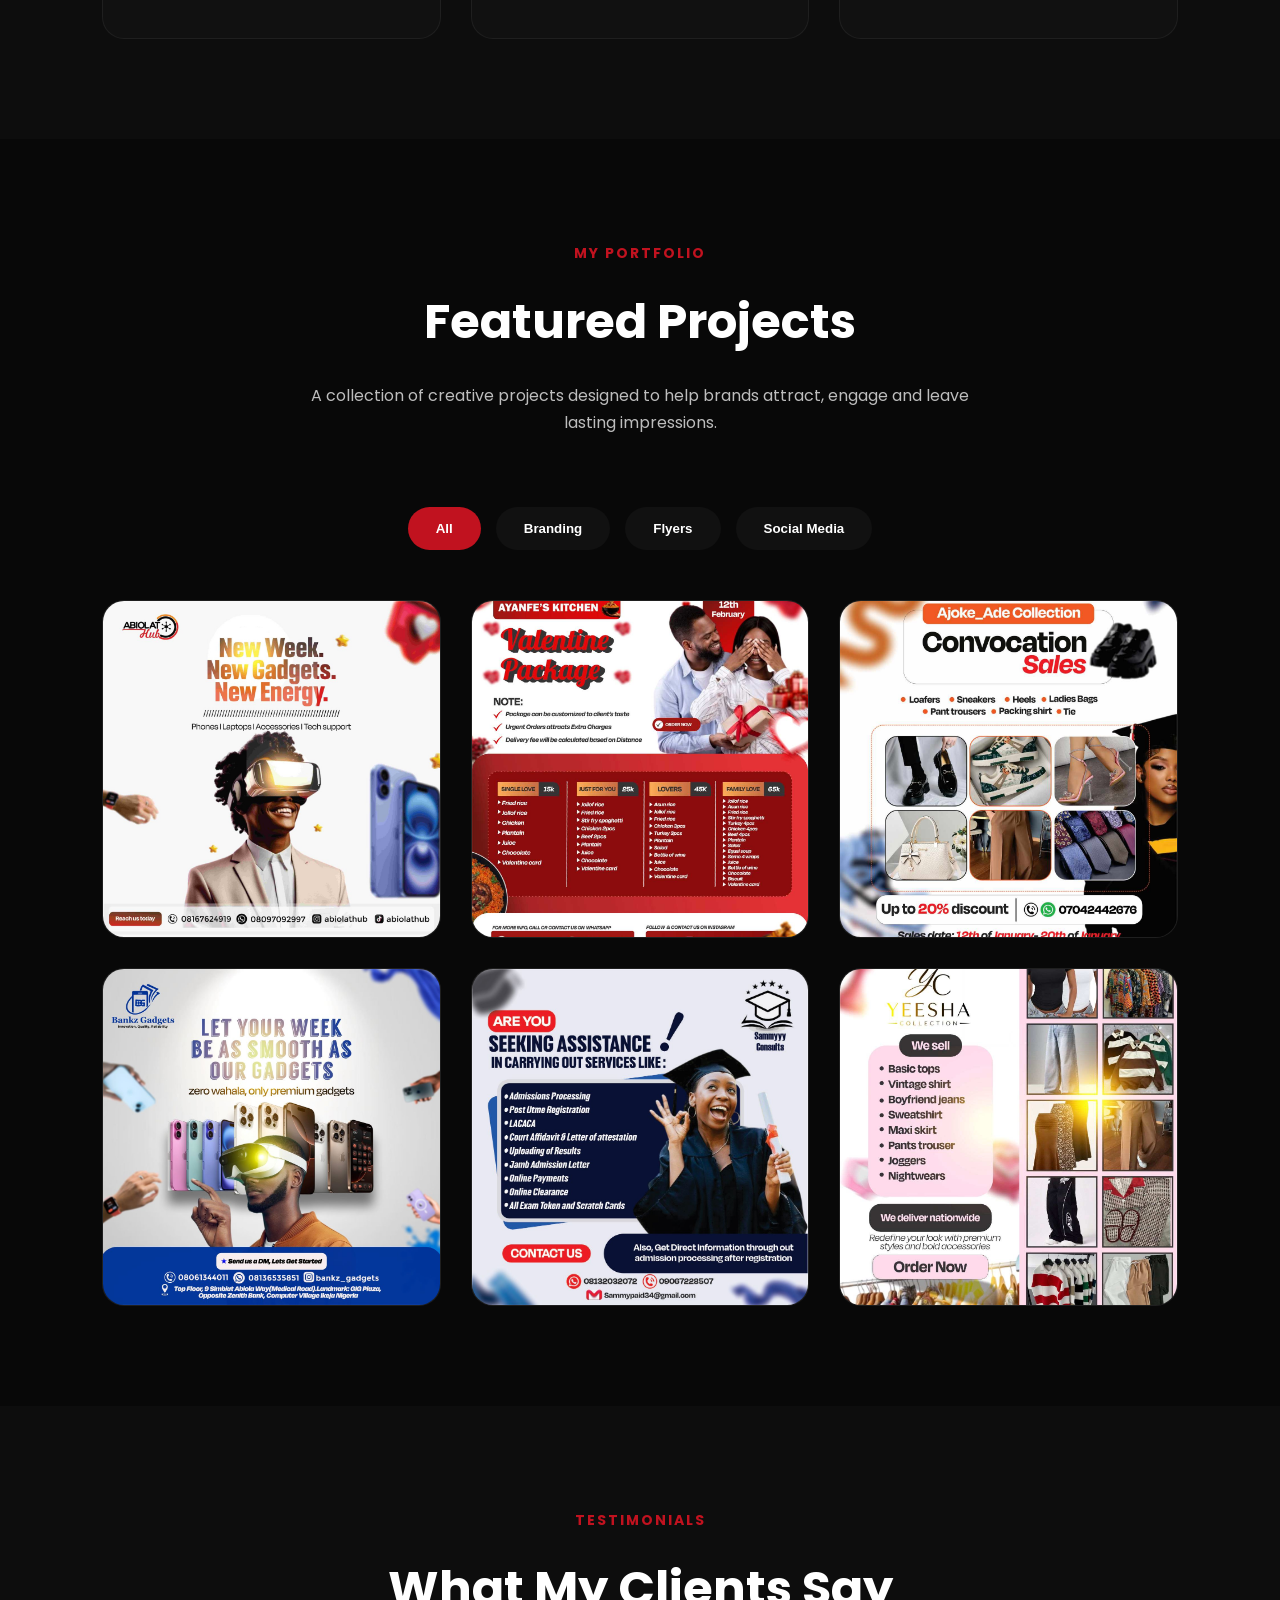
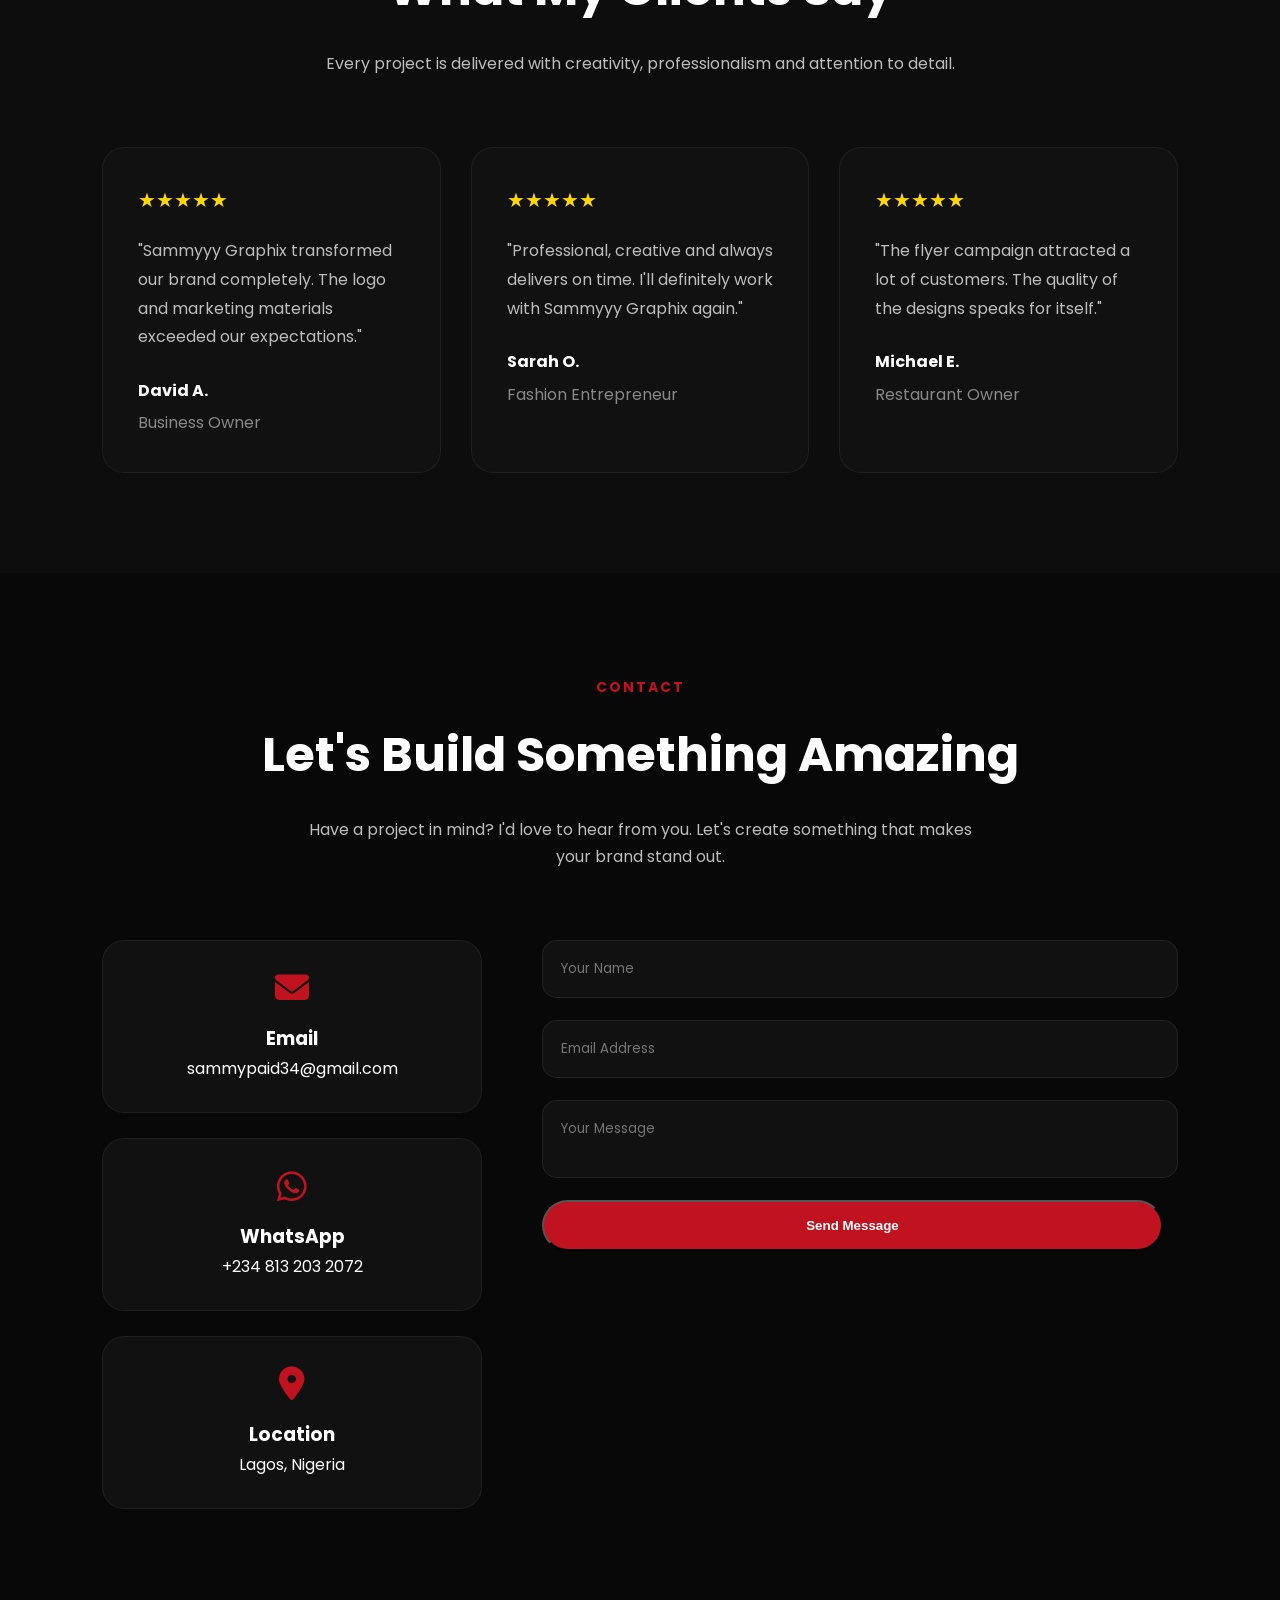
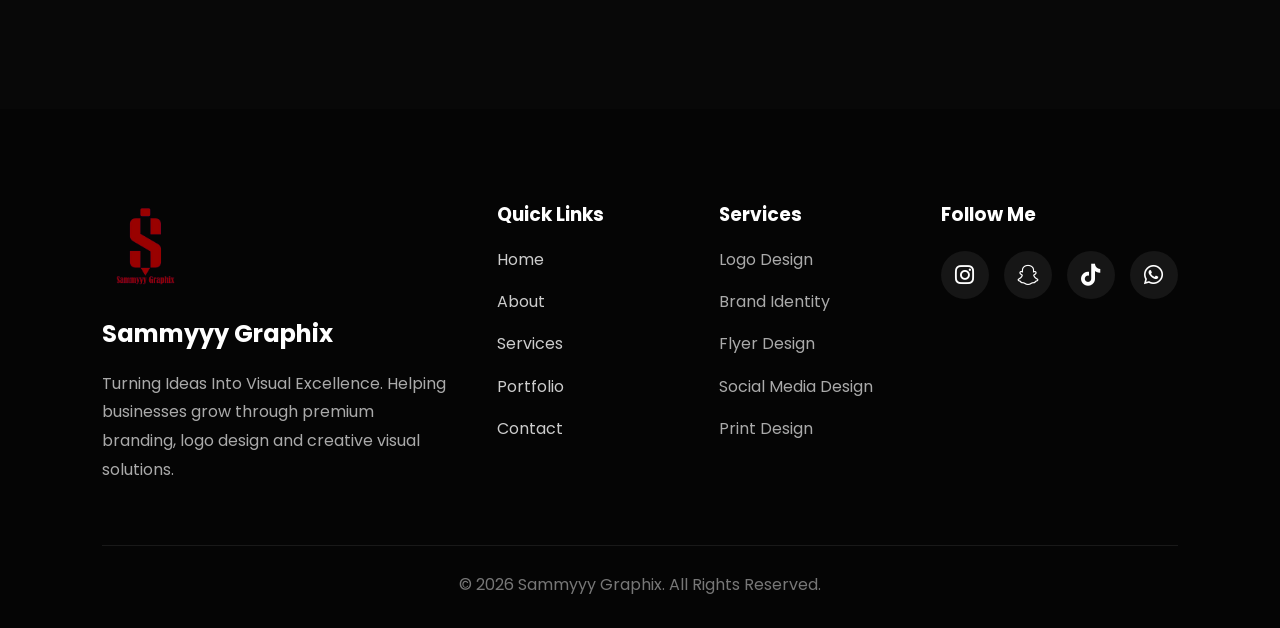
==== commit eb1da177: "Describe your changes" ====
--- a/index.html
+++ b/index.html
@@ -748,7 +748,7 @@
 
             <div class="social-icons">
 
-                <a href="https://www.instagram.com/sammyyy_graphix?igsh=MWdqcnh0cXE3bmh5aw%3D%3D&utm_source=qr"><i class="fab fa-instagram"></i></a>
+                <a href="https://www.instagram.com/sammyyy_graphix?igsh=MWdqcnh0cXE3bmh5aw%3D%3D&utm_source=qr"><i class="fa-brands fa-instagram"></i></a>
 
                 <a href="https://snapchat.com/t/mX8UhNHx"><i class="fab fa-snapchat"></i></a>
 
--- a/style.css
+++ b/style.css
@@ -1141,7 +1141,7 @@
 
 align-items:center;
 
-background:#111;
+background:#161616;
 
 border-radius:50%;
 
@@ -1154,6 +1154,22 @@
 background:#c1121f;
 
 transform:translateY(-5px);
+
+}
+
+.social-icons a i{
+
+color:#fff;
+
+font-size:22px;
+
+transition:.3s;
+
+}
+
+.social-icons a:hover i{
+
+color:#fff;
 
 }
 
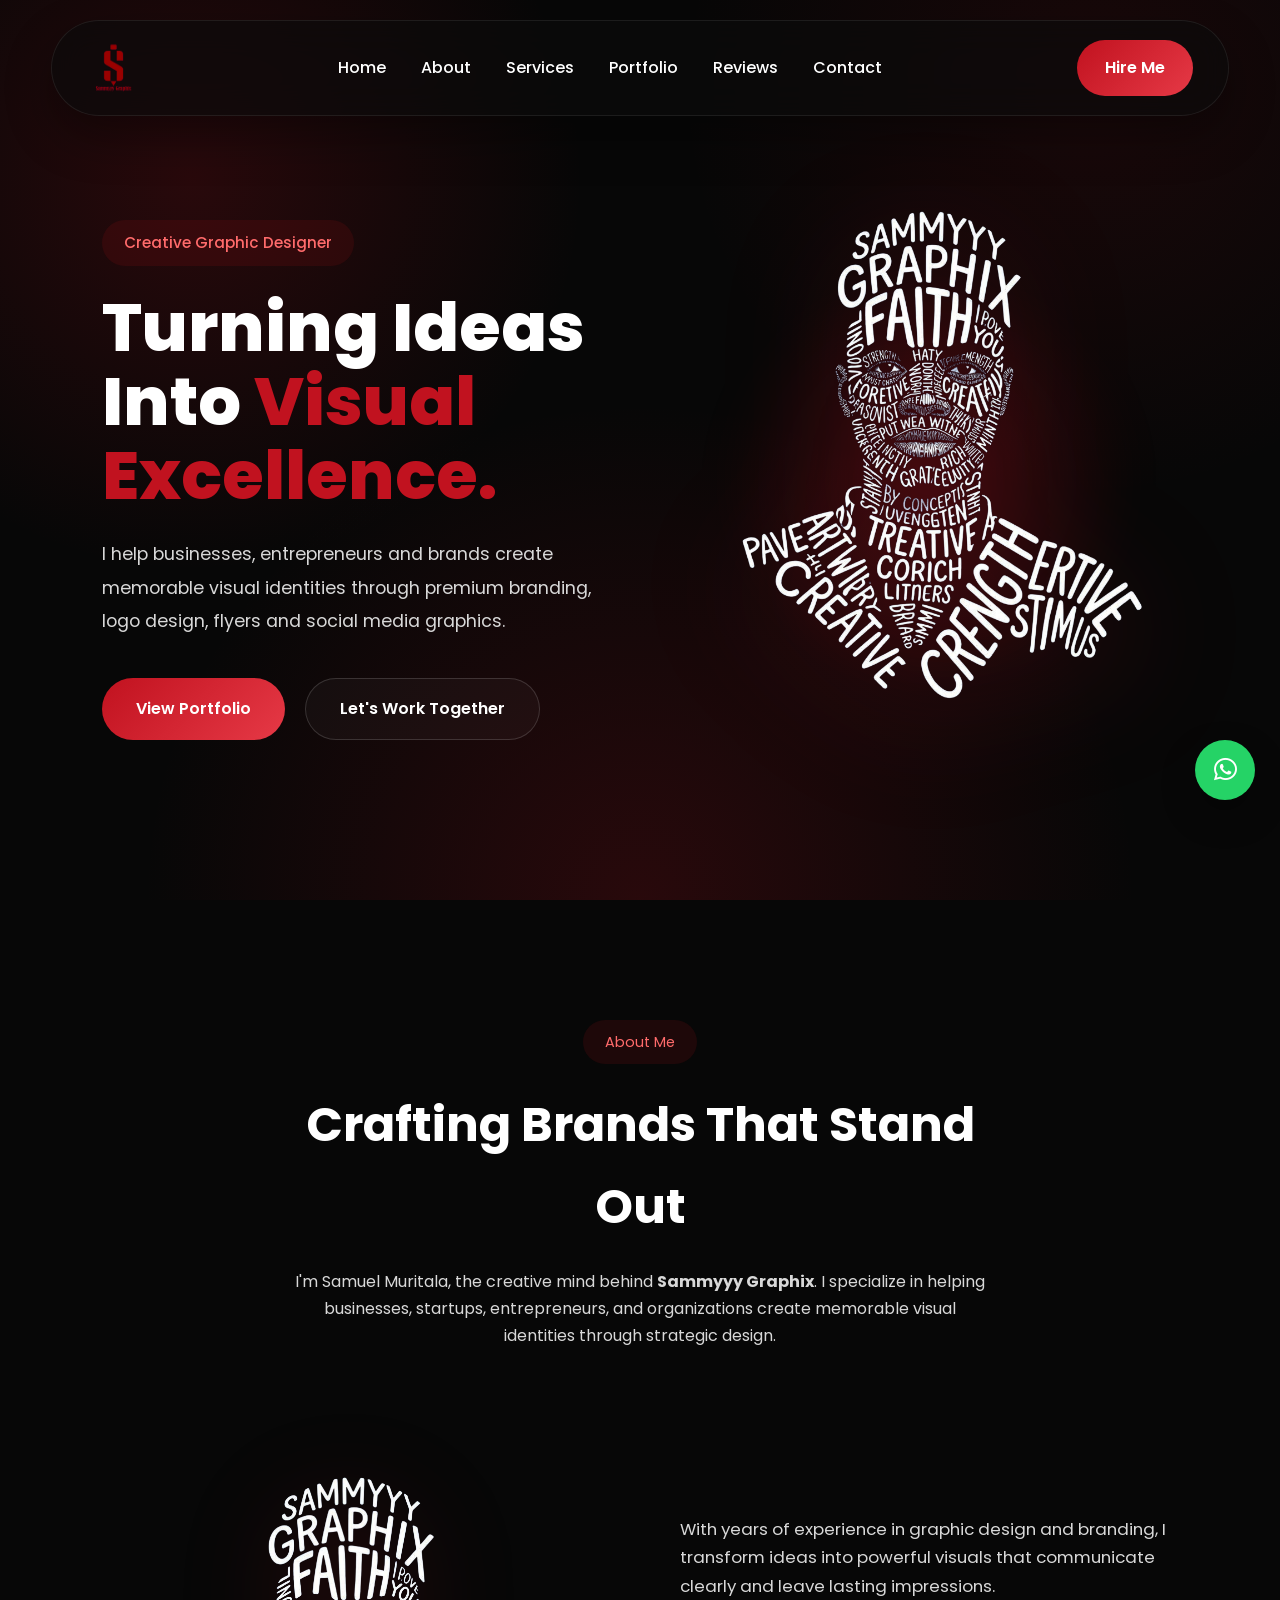
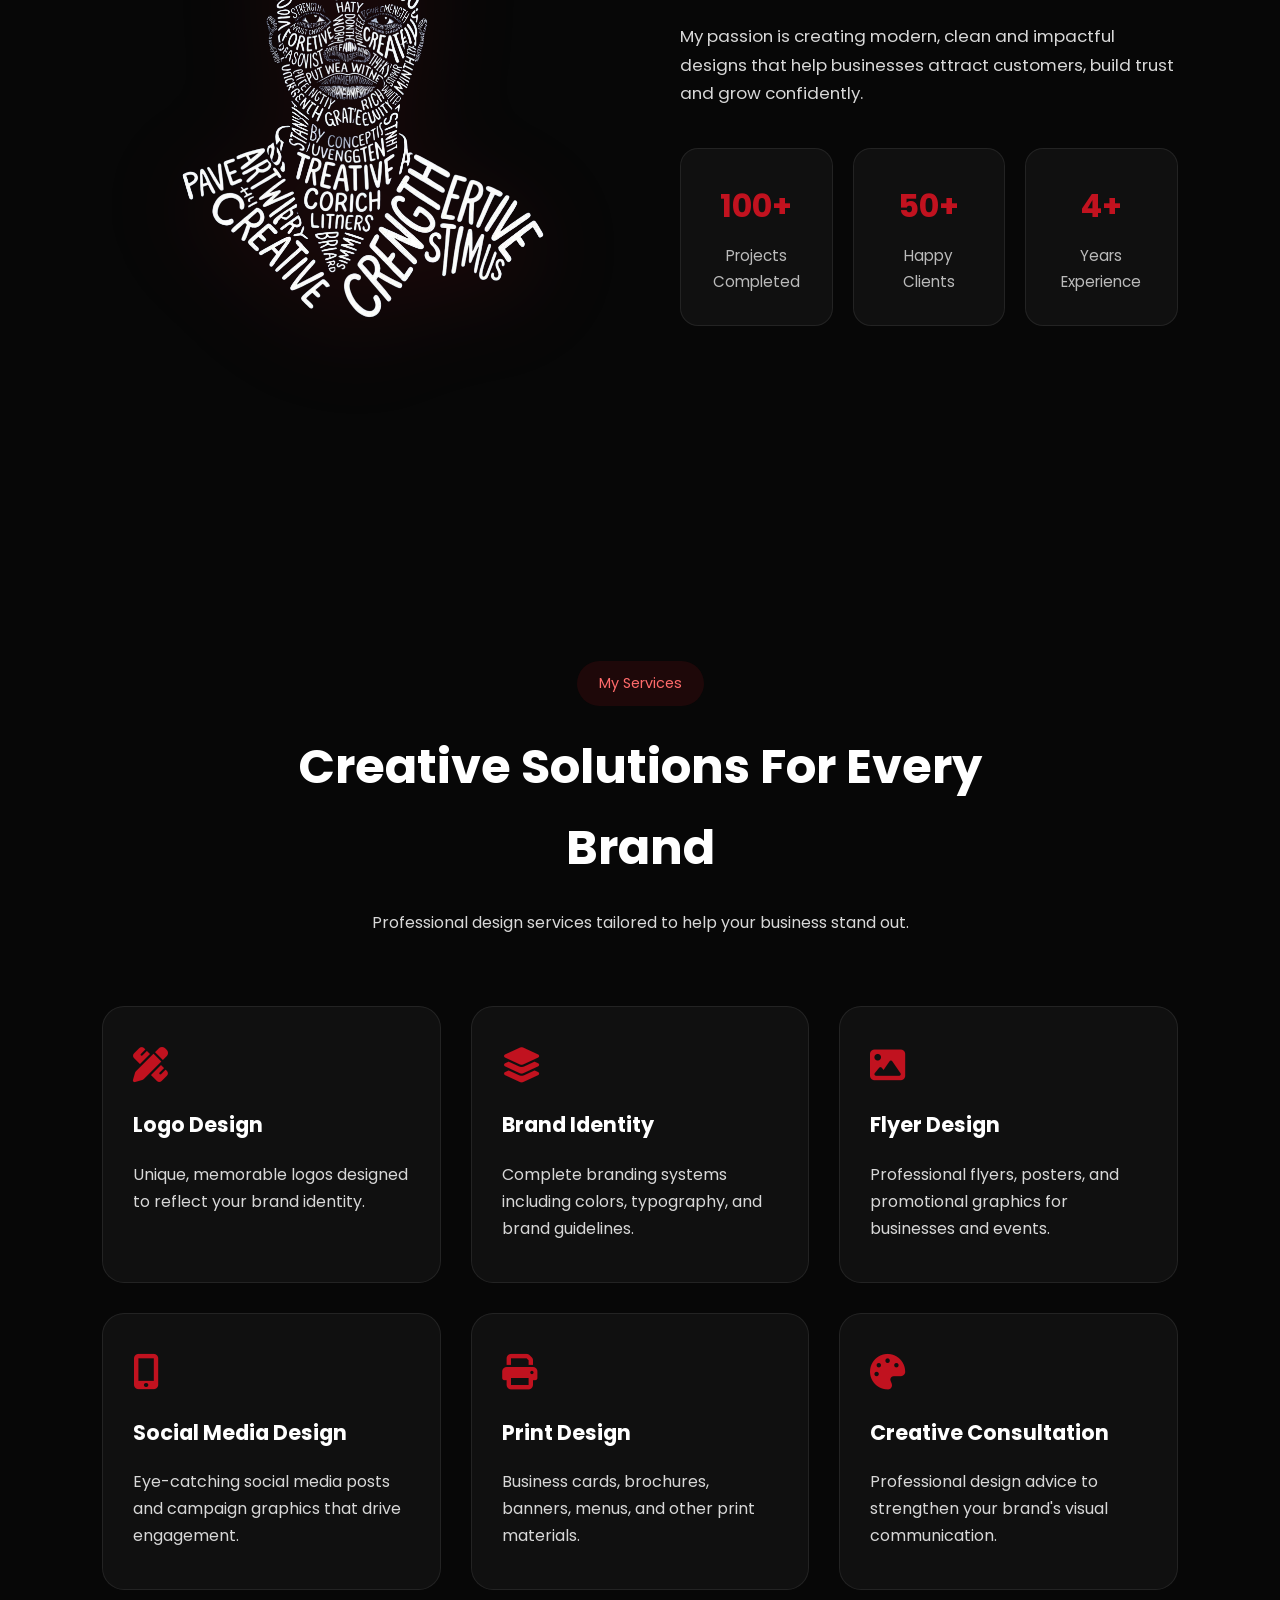
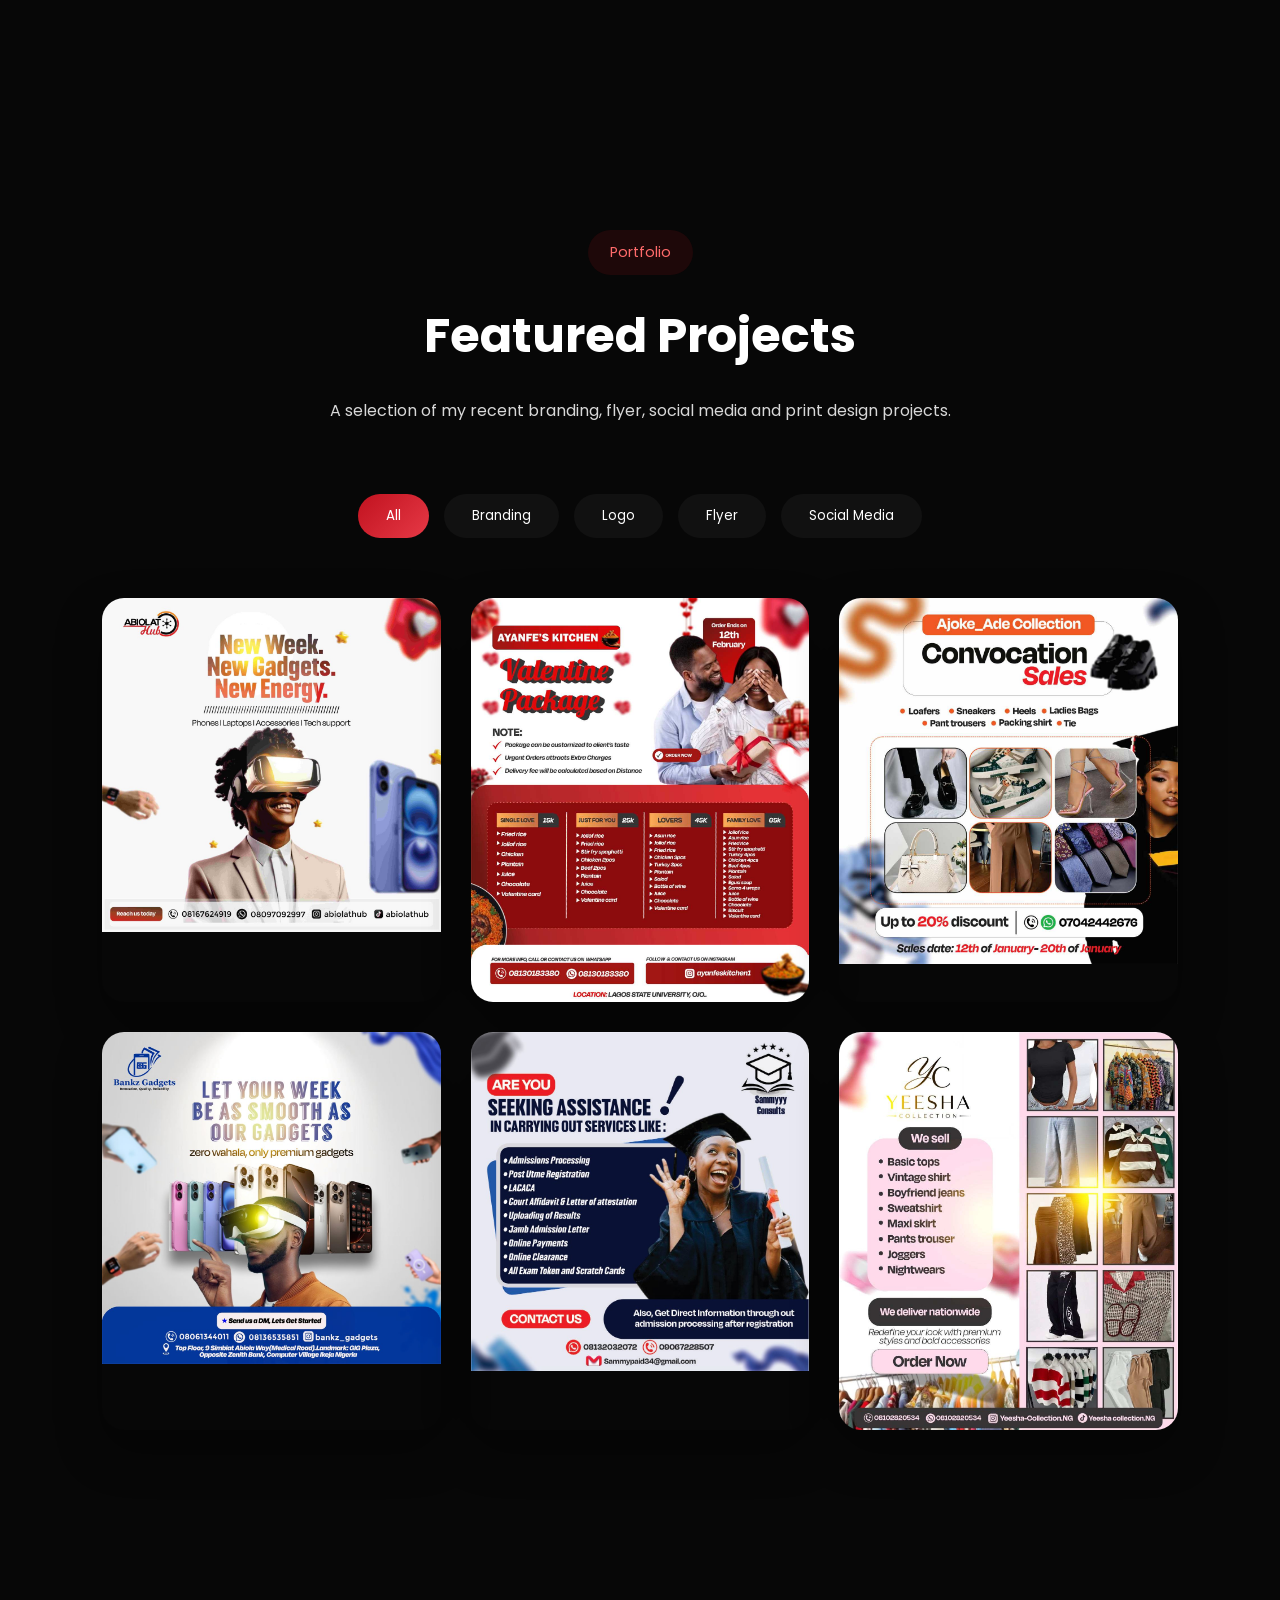
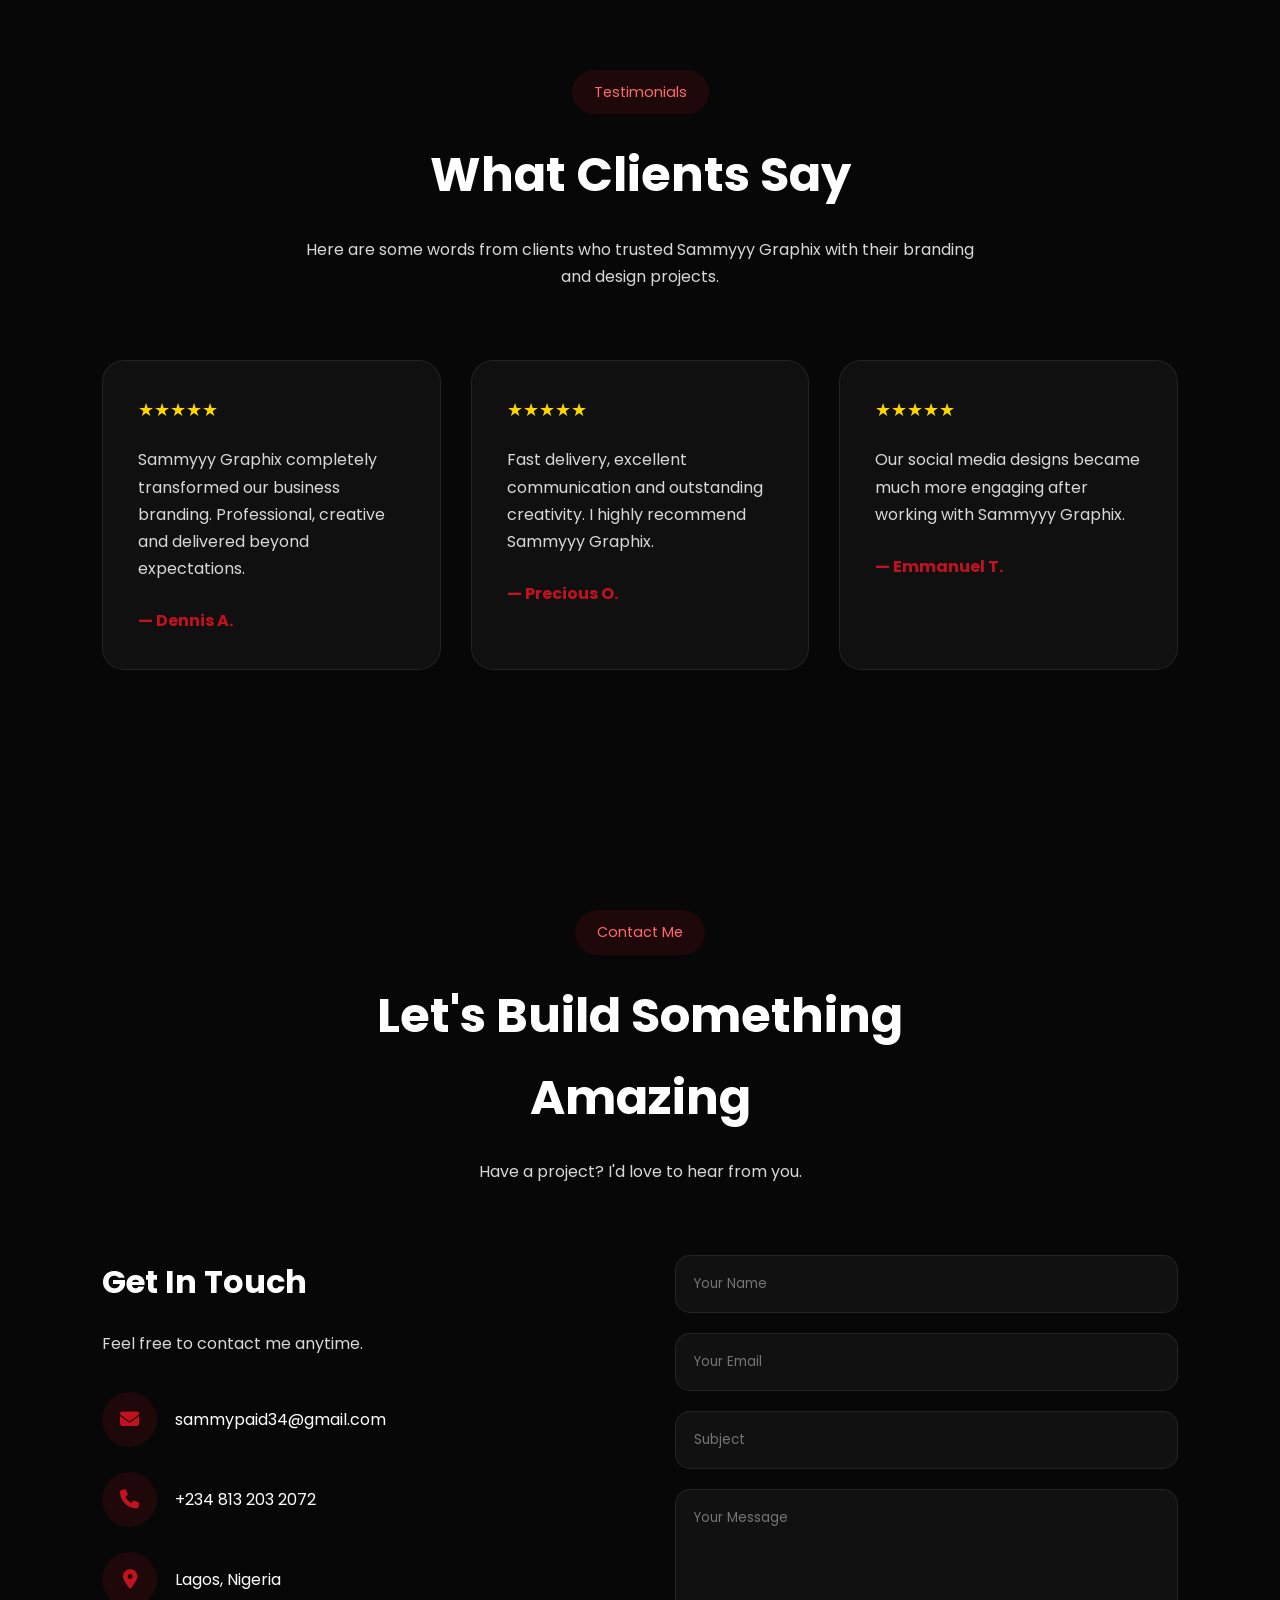
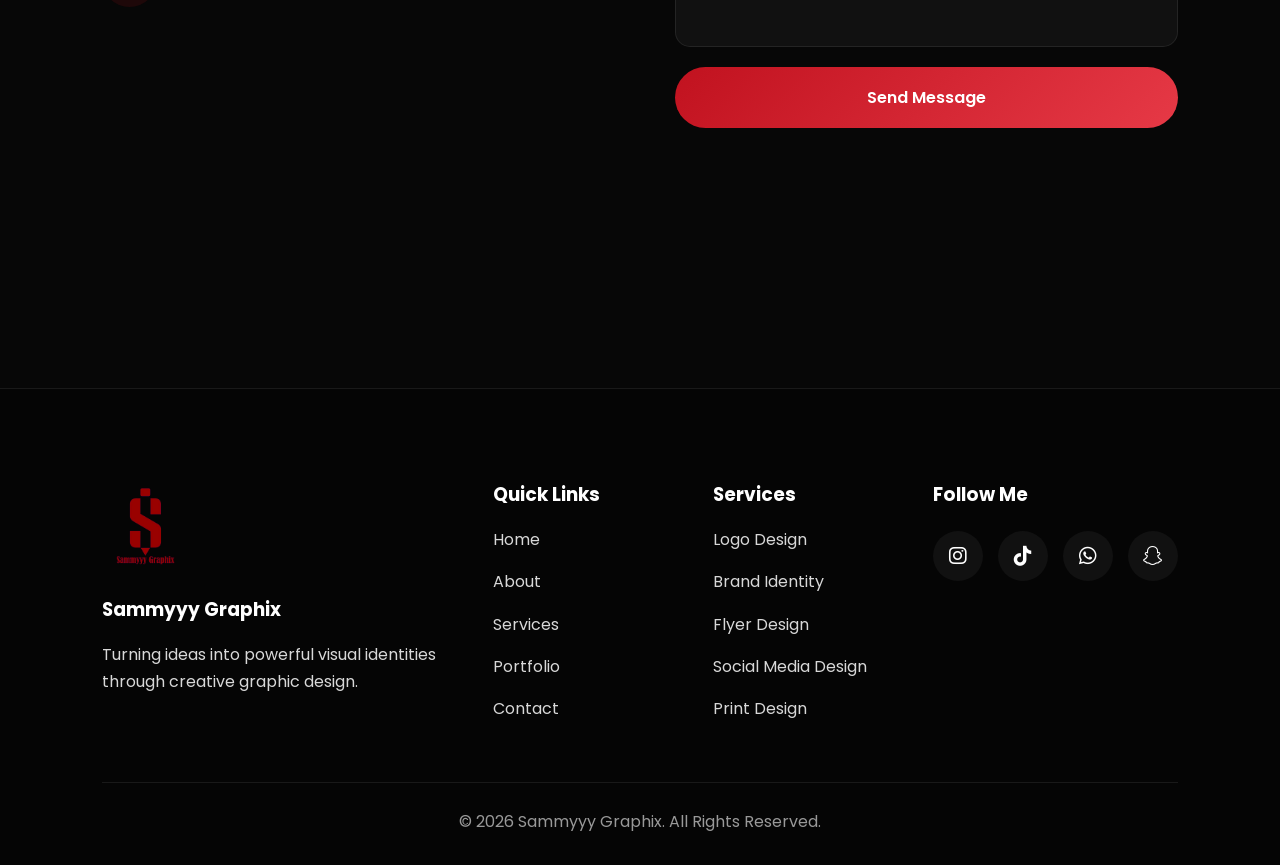
==== commit 1829a722: "Describe your changes" ====
--- a/index.html
+++ b/index.html
@@ -2,28 +2,19 @@
 <html lang="en">
 
 <head>
-<link rel="icon" type="image/png" href="images/logo.png">
 
 <meta charset="UTF-8">
 <meta name="viewport" content="width=device-width, initial-scale=1.0">
 
 <title>Sammyyy Graphix | Graphic Designer & Brand Identity Expert</title>
 
-<meta name="description" content="Professional Graphic Designer specializing in branding, logo design, flyers, social media graphics and visual identity.">
-
-<meta name="keywords" content="Graphic Designer Nigeria, Logo Design, Flyer Design, Branding, Social Media Design, Sammyyy Graphix">
+<meta name="description" content="Premium Graphic Designer specializing in Branding, Logo Design, Flyer Design, Social Media Design and Visual Identity.">
+
+<meta name="keywords" content="Graphic Designer, Branding, Logo Design, Flyer Design, Social Media Design, Sammyyy Graphix">
 
 <meta name="author" content="Samuel Muritala">
 
-<meta property="og:title" content="Sammyyy Graphix">
-
-<meta property="og:description" content="Creative Graphic Designer specializing in branding and visual identity.">
-
-<meta property="og:image" content="images/logo.png">
-
-<meta property="og:type" content="website">
-
-<meta name="description" content="Premium Graphic Designer specializing in Branding, Logo Design, Flyers and Social Media Design.">
+<link rel="icon" type="image/png" href="images/logo.png">
 
 <link rel="preconnect" href="https://fonts.googleapis.com">
 
@@ -35,29 +26,19 @@
 
 <link rel="stylesheet" href="style.css">
 
-<link rel="icon" type="image/png" href="images/logo.png">
-
-<meta name="description" content="Sammyyy Graphix is a creative graphic designer specializing in branding, logo design, flyers, social media graphics, and visual identity.">
-
-<meta name="keywords" content="Graphic Designer Lagos, Branding, Logo Design, Flyer Design, Social Media Design, Sammyyy Graphix">
-
-<meta name="author" content="Samuel Muritala">
-
 </head>
 
 <body>
 
-
-
-<!-- NAVIGATION -->
+    <!-- ================= HEADER ================= -->
 
 <header>
 
 <nav class="navbar">
 
-<a href="#" class="logo">
-
-<img src="images/logo.png" alt="Sammyyy Graphix">
+<a href="#home" class="logo">
+
+<img src="images/logo.png" alt="Sammyyy Graphix Logo">
 
 </a>
 
@@ -71,751 +52,645 @@
 
 <li><a href="#portfolio">Portfolio</a></li>
 
+<li><a href="#testimonials">Reviews</a></li>
+
 <li><a href="#contact">Contact</a></li>
 
 </ul>
 
-<a href="https://wa.me/2348132032072" class="hire-btn">
-
-Hire Me
+<a href="#contact" class="hire-btn">Hire Me</a>
+
+<div class="menu-toggle">
+
+<i class="fa-solid fa-bars"></i>
+
+</div>
+
+</nav>
+
+</header>
+
+<!-- ================= HERO ================= -->
+
+<section class="hero" id="home">
+
+<div class="hero-content">
+
+<span class="hero-tag">
+
+Creative Graphic Designer
+
+</span>
+
+<h1>
+
+Turning Ideas Into
+
+<span>Visual Excellence.</span>
+
+</h1>
+
+<p>
+
+I help businesses, entrepreneurs and brands create memorable visual identities through premium branding, logo design, flyers and social media graphics.
+
+</p>
+
+<div class="hero-buttons">
+
+<a href="#portfolio" class="btn-primary">
+
+View Portfolio
 
 </a>
 
-<div class="menu-toggle">
-
-<i class="fas fa-bars"></i>
-
-</div>
-
-</nav>
-
-</header>
-<!-- ================= HERO ================= -->
-
-<section class="hero" id="home">
-
-    <div class="hero-content">
-
-        <span class="hero-tag">
-            CREATIVE GRAPHIC DESIGNER
-        </span>
-
-        <h1>
-            Designing Brands That
-            <span>People Remember.</span>
-        </h1>
-
-        <p>
-            I'm <strong>Samuel Muritala</strong>, the creative mind behind
-            <strong>Sammyyy Graphix</strong>. I help businesses,
-            entrepreneurs and brands create memorable visual identities
-            through premium logo design, branding, flyers and social
-            media creatives.
-        </p>
-
-        <div class="hero-buttons">
-
-            <a href="#portfolio" class="primary-btn">
-
-                View Portfolio
-
-            </a>
-
-            <a href="#contact" class="secondary-btn">
-
-                Hire Me
-
-            </a>
-
-        </div>
-
-    </div>
-
-    <div class="hero-image">
-
-        <div class="hero-circle"></div>
-
-        <img src="images/Hero.png" alt="Sammyyy Graphix Logo">
-
-    </div>
+<a href="#contact" class="btn-secondary">
+
+Let's Work Together
+
+</a>
+
+</div>
+
+</div>
+
+<div class="hero-image">
+
+<img src="images/Hero.png" alt="Samuel Muritala">
+
+</div>
 
 </section>
-<!-- ================= TRUSTED ================= -->
-
-<section class="trusted">
-
-<h3>
-
-Trusted by Startups, Small Businesses & Growing Brands
-
-</h3>
-
-<div class="trusted-items">
-
-<span>Brand Identity</span>
-
-<span>Logo Design</span>
-
-<span>Social Media</span>
-
-<span>Flyer Design</span>
-
-<span>Creative Strategy</span>
+
+<!-- ================= ABOUT ================= -->
+
+<section class="about section" id="about">
+
+<div class="section-title">
+
+<span>About Me</span>
+
+<h2>Crafting Brands That Stand Out</h2>
+
+<p>
+I'm Samuel Muritala, the creative mind behind <strong>Sammyyy Graphix</strong>. I specialize in helping businesses, startups, entrepreneurs, and organizations create memorable visual identities through strategic design.
+</p>
+
+</div>
+
+<div class="about-container">
+
+<div class="about-image">
+
+<img src="images/Hero.png" alt="Samuel Muritala">
+
+</div>
+
+<div class="about-content">
+
+<p>
+
+With years of experience in graphic design and branding, I transform ideas into powerful visuals that communicate clearly and leave lasting impressions.
+
+</p>
+
+<p>
+
+My passion is creating modern, clean and impactful designs that help businesses attract customers, build trust and grow confidently.
+
+</p>
+
+<div class="about-stats">
+
+<div class="stat-box">
+
+<h3>100+</h3>
+
+<p>Projects Completed</p>
+
+</div>
+
+<div class="stat-box">
+
+<h3>50+</h3>
+
+<p>Happy Clients</p>
+
+</div>
+
+<div class="stat-box">
+
+<h3>4+</h3>
+
+<p>Years Experience</p>
+
+</div>
+
+</div>
+
+</div>
 
 </div>
 
 </section>
-<!-- ================= ABOUT ================= -->
-
-<section class="about" id="about">
-
-    <div class="about-image">
-
-        <div class="about-card">
-
-            <img src="images/Hero.png" alt="Sammyyy Graphix">
-
-        </div>
-
-    </div>
-
-    <div class="about-content">
-
-        <span class="section-tag">
-
-            ABOUT ME
-
-        </span>
-
-        <h2>
-
-            Creating Designs That
-            Elevate Brands.
-
-        </h2>
-
-        <p>
-
-            Hi, I'm <strong>Samuel Muritala</strong>, founder of
-            <strong>Sammyyy Graphix</strong>.
-
-            I specialize in helping businesses and entrepreneurs
-            stand out through premium branding, logo design,
-            flyers, social media creatives, print materials,
-            and complete visual identity solutions.
-
-            Every project is carefully designed to communicate,
-            inspire and convert.
-
-        </p>
-
-        <div class="about-stats">
-
-            <div class="stat-box">
-
-                <h3>200+</h3>
-
-                <span>Projects</span>
-
-            </div>
-
-            <div class="stat-box">
-
-                <h3>150+</h3>
-
-                <span>Happy Clients</span>
-
-            </div>
-
-            <div class="stat-box">
-
-                <h3>5+</h3>
-
-                <span>Years Experience</span>
-
-            </div>
-
-        </div>
-
-        <div class="skills">
-
-            <span>Brand Identity</span>
-
-            <span>Logo Design</span>
-
-            <span>Flyer Design</span>
-
-            <span>Social Media</span>
-
-            <span>Print Design</span>
-
-            <span>Creative Strategy</span>
-
-        </div>
-
-        <a href="#portfolio" class="primary-btn">
-
-            View My Projects
-
-        </a>
-
-    </div>
+
+<!-- ================= SERVICES ================= -->
+
+<section class="services section" id="services">
+
+<div class="section-title">
+
+<span>My Services</span>
+
+<h2>Creative Solutions For Every Brand</h2>
+
+<p>
+
+Professional design services tailored to help your business stand out.
+
+</p>
+
+</div>
+
+<div class="services-grid">
+
+<div class="service-card">
+
+<i class="fas fa-pen-ruler"></i>
+
+<h3>Logo Design</h3>
+
+<p>
+
+Unique, memorable logos designed to reflect your brand identity.
+
+</p>
+
+</div>
+
+<div class="service-card">
+
+<i class="fas fa-layer-group"></i>
+
+<h3>Brand Identity</h3>
+
+<p>
+
+Complete branding systems including colors, typography, and brand guidelines.
+
+</p>
+
+</div>
+
+<div class="service-card">
+
+<i class="fas fa-image"></i>
+
+<h3>Flyer Design</h3>
+
+<p>
+
+Professional flyers, posters, and promotional graphics for businesses and events.
+
+</p>
+
+</div>
+
+<div class="service-card">
+
+<i class="fas fa-mobile-screen-button"></i>
+
+<h3>Social Media Design</h3>
+
+<p>
+
+Eye-catching social media posts and campaign graphics that drive engagement.
+
+</p>
+
+</div>
+
+<div class="service-card">
+
+<i class="fas fa-print"></i>
+
+<h3>Print Design</h3>
+
+<p>
+
+Business cards, brochures, banners, menus, and other print materials.
+
+</p>
+
+</div>
+
+<div class="service-card">
+
+<i class="fas fa-palette"></i>
+
+<h3>Creative Consultation</h3>
+
+<p>
+
+Professional design advice to strengthen your brand's visual communication.
+
+</p>
+
+</div>
+
+</div>
 
 </section>
-<!-- ================= SERVICES ================= -->
-
-<section class="services" id="services">
-
-    <div class="section-header">
-
-        <span class="section-tag">MY SERVICES</span>
-
-        <h2>Creative Solutions That Help Brands Grow</h2>
-
-        <p>
-            I provide modern design solutions that help businesses stand out,
-            attract customers and build a memorable brand identity.
-        </p>
-
-    </div>
-
-    <div class="services-grid">
-
-        <!-- Service 1 -->
-        <div class="service-card">
-
-            <div class="service-icon">
-                <i class="fas fa-pen-nib"></i>
-            </div>
-
-            <h3>Logo Design</h3>
-
-            <p>
-                Unique, memorable and professional logos tailored to your brand.
-            </p>
-
-        </div>
-
-        <!-- Service 2 -->
-        <div class="service-card">
-
-            <div class="service-icon">
-                <i class="fas fa-palette"></i>
-            </div>
-
-            <h3>Brand Identity</h3>
-
-            <p>
-                Complete visual branding including colors, typography and brand assets.
-            </p>
-
-        </div>
-
-        <!-- Service 3 -->
-        <div class="service-card">
-
-            <div class="service-icon">
-                <i class="fas fa-bullhorn"></i>
-            </div>
-
-            <h3>Flyer Design</h3>
-
-            <p>
-                High-converting promotional flyers for businesses, events and campaigns.
-            </p>
-
-        </div>
-
-        <!-- Service 4 -->
-        <div class="service-card">
-
-            <div class="service-icon">
-                <i class="fas fa-hashtag"></i>
-            </div>
-
-            <h3>Social Media Design</h3>
-
-            <p>
-                Eye-catching social media graphics that increase engagement and visibility.
-            </p>
-
-        </div>
-
-        <!-- Service 5 -->
-        <div class="service-card">
-
-            <div class="service-icon">
-                <i class="fas fa-print"></i>
-            </div>
-
-            <h3>Print Design</h3>
-
-            <p>
-                Business cards, banners, brochures and other premium print materials.
-            </p>
-
-        </div>
-
-        <!-- Service 6 -->
-        <div class="service-card">
-
-            <div class="service-icon">
-                <i class="fas fa-lightbulb"></i>
-            </div>
-
-            <h3>Creative Strategy</h3>
-
-            <p>
-                Helping brands communicate clearly through thoughtful visual direction.
-            </p>
-
-        </div>
-
-    </div>
+
+<!-- ================= PORTFOLIO ================= -->
+
+<section class="portfolio section" id="portfolio">
+
+<div class="section-title">
+
+<span>Portfolio</span>
+
+<h2>Featured Projects</h2>
+
+<p>
+A selection of my recent branding, flyer, social media and print design projects.
+</p>
+
+</div>
+
+<div class="portfolio-filter">
+
+<button class="active" data-filter="all">All</button>
+
+<button data-filter="branding">Branding</button>
+
+<button data-filter="logo">Logo</button>
+
+<button data-filter="flyer">Flyer</button>
+
+<button data-filter="social">Social Media</button>
+
+</div>
+
+<div class="portfolio-grid">
+
+<div class="portfolio-card" data-category="branding">
+
+<img src="images/Project1.jpg" alt="Project 1">
+
+<div class="portfolio-overlay">
+
+<h3>Brand Identity</h3>
+
+<p>View Project</p>
+
+</div>
+
+</div>
+
+
+<div class="portfolio-card" data-category="flyer">
+
+<img src="images/Project2.jpg" alt="Project 2">
+
+<div class="portfolio-overlay">
+
+<h3>Flyer Design</h3>
+
+<p>View Project</p>
+
+</div>
+
+</div>
+
+
+<div class="portfolio-card" data-category="social">
+
+<img src="images/Project3.jpg" alt="Project 3">
+
+<div class="portfolio-overlay">
+
+<h3>Social Media Design</h3>
+
+<p>View Project</p>
+
+</div>
+
+</div>
+
+
+<div class="portfolio-card" data-category="branding">
+
+<img src="images/Project4.jpg" alt="Project 4">
+
+<div class="portfolio-overlay">
+
+<h3>Creative Branding</h3>
+
+<p>View Project</p>
+
+</div>
+
+</div>
+
+
+<div class="portfolio-card" data-category="flyer">
+
+<img src="images/Project5.jpg" alt="Project 5">
+
+<div class="portfolio-overlay">
+
+<h3>Marketing Flyer</h3>
+
+<p>View Project</p>
+
+</div>
+
+</div>
+
+
+<div class="portfolio-card" data-category="social">
+
+<img src="images/Project6.jpg" alt="Project 6">
+
+<div class="portfolio-overlay">
+
+<h3>Social Campaign</h3>
+
+<p>View Project</p>
+
+</div>
+
+</div>
 
 </section>
-<!-- ================= PORTFOLIO ================= -->
-
-<section class="portfolio" id="portfolio">
-
-    <div class="section-header">
-
-        <span class="section-tag">MY PORTFOLIO</span>
-
-        <h2>Featured Projects</h2>
-
-        <p>
-            A collection of creative projects designed to help brands attract,
-            engage and leave lasting impressions.
-        </p>
-
-    </div>
-
-    <!-- Filter Buttons -->
-
-    <div class="portfolio-filter">
-
-        <button class="active" data-filter="all">All</button>
-
-        <button data-filter="branding">Branding</button>
-
-        <button data-filter="flyer">Flyers</button>
-
-        <button data-filter="social">Social Media</button>
-
-    </div>
-
-    <!-- Portfolio Grid -->
-
-    <div class="portfolio-grid">
-
-        <!-- Project 1 -->
-
-        <div class="portfolio-card" data-category="social">
-
-            <img src="images/Project1.jpg"
-                 alt="Gadget Store Campaign"
-                 loading="lazy">
-
-            <div class="portfolio-overlay">
-
-                <h3>Gadget Store New Week Design</h3>
-
-                <p>Social Media Campaign</p>
-
-            </div>
-
-        </div>
-
-        <!-- Project 2 -->
-
-        <div class="portfolio-card" data-category="flyer">
-
-            <img src="images/Project2.jpg"
-                 alt="Restaurant Valentine Package"
-                 loading="lazy">
-
-            <div class="portfolio-overlay">
-
-                <h3>Restaurant Valentine Package</h3>
-
-                <p>Promotional Flyer</p>
-
-            </div>
-
-        </div>
-
-        <!-- Project 3 -->
-
-        <div class="portfolio-card" data-category="branding">
-
-            <img src="images/Project3.jpg"
-                 alt="Boutique Convocation Sales"
-                 loading="lazy">
-
-            <div class="portfolio-overlay">
-
-                <h3>Boutique Convocation Sales</h3>
-
-                <p>Fashion Campaign</p>
-
-            </div>
-
-        </div>
-
-        <!-- Project 4 -->
-
-        <div class="portfolio-card" data-category="flyer">
-
-            <img src="images/Project4.jpg"
-                 alt="Gadget Store Flyer"
-                 loading="lazy">
-
-            <div class="portfolio-overlay">
-
-                <h3>Gadget Store Flyer</h3>
-
-                <p>Marketing Flyer</p>
-
-            </div>
-
-        </div>
-
-        <!-- Project 5 -->
-
-        <div class="portfolio-card" data-category="branding">
-
-            <img src="images/Project5.jpg"
-                 alt="Education Consultant Flyer"
-                 loading="lazy">
-
-            <div class="portfolio-overlay">
-
-                <h3>Education Consultant Flyer</h3>
-
-                <p>Educational Branding</p>
-
-            </div>
-
-        </div>
-
-        <!-- Project 6 -->
-
-        <div class="portfolio-card" data-category="social">
-
-            <img src="images/Project6.jpg"
-                 alt="Boutique Collection Flyer"
-                 loading="lazy">
-
-            <div class="portfolio-overlay">
-
-                <h3>Boutique Collection Flyer</h3>
-
-                <p>Social Media Design</p>
-
-            </div>
-
-        </div>
-
-    </div>
+
+<!-- ================= TESTIMONIALS ================= -->
+
+<section class="testimonials section" id="testimonials">
+
+<div class="section-title">
+
+<span>Testimonials</span>
+
+<h2>What Clients Say</h2>
+
+<p>
+Here are some words from clients who trusted Sammyyy Graphix with their branding and design projects.
+</p>
+
+</div>
+
+<div class="testimonial-grid">
+
+<div class="testimonial-card">
+
+<div class="stars">
+★★★★★
+</div>
+
+<p>
+Sammyyy Graphix completely transformed our business branding. Professional, creative and delivered beyond expectations.
+</p>
+
+<h4>— Dennis A.</h4>
+
+</div>
+
+<div class="testimonial-card">
+
+<div class="stars">
+★★★★★
+</div>
+
+<p>
+Fast delivery, excellent communication and outstanding creativity. I highly recommend Sammyyy Graphix.
+</p>
+
+<h4>— Precious O.</h4>
+
+</div>
+
+<div class="testimonial-card">
+
+<div class="stars">
+★★★★★
+</div>
+
+<p>
+Our social media designs became much more engaging after working with Sammyyy Graphix.
+</p>
+
+<h4>— Emmanuel T.</h4>
+
+</div>
+
+</div>
 
 </section>
-<!-- ================= TESTIMONIALS ================= -->
-
-<section class="testimonials" id="testimonials">
-
-    <div class="section-header">
-
-        <span class="section-tag">TESTIMONIALS</span>
-
-        <h2>What My Clients Say</h2>
-
-        <p>
-            Every project is delivered with creativity, professionalism and attention to detail.
-        </p>
-
-    </div>
-
-    <div class="testimonials-grid">
-
-        <div class="testimonial-card">
-
-            <div class="stars">
-                ★★★★★
-            </div>
-
-            <p>
-                "Sammyyy Graphix transformed our brand completely. The logo and marketing materials exceeded our expectations."
-            </p>
-
-            <div class="client-info">
-                <h4>David A.</h4>
-                <span>Business Owner</span>
-            </div>
-
-        </div>
-
-        <div class="testimonial-card">
-
-            <div class="stars">
-                ★★★★★
-            </div>
-
-            <p>
-                "Professional, creative and always delivers on time. I'll definitely work with Sammyyy Graphix again."
-            </p>
-
-            <div class="client-info">
-                <h4>Sarah O.</h4>
-                <span>Fashion Entrepreneur</span>
-            </div>
-
-        </div>
-
-        <div class="testimonial-card">
-
-            <div class="stars">
-                ★★★★★
-            </div>
-
-            <p>
-                "The flyer campaign attracted a lot of customers. The quality of the designs speaks for itself."
-            </p>
-
-            <div class="client-info">
-                <h4>Michael E.</h4>
-                <span>Restaurant Owner</span>
-            </div>
-
-        </div>
-
-    </div>
-
-</section>
+
 <!-- ================= CONTACT ================= -->
 
-<section class="contact" id="contact">
-
-    <div class="section-header">
-
-        <span class="section-tag">CONTACT</span>
-
-        <h2>Let's Build Something Amazing</h2>
-
-        <p>
-            Have a project in mind? I'd love to hear from you.
-            Let's create something that makes your brand stand out.
-        </p>
-
-    </div>
-
-    <div class="contact-container">
-
-        <!-- Contact Information -->
-
-        <div class="contact-info">
-
-            <div class="contact-card">
-
-                <i class="fas fa-envelope"></i>
-
-                <h3>Email</h3>
-
-                <p>sammypaid34@gmail.com</p>
-
-            </div>
-
-            <div class="contact-card">
-
-                <i class="fab fa-whatsapp"></i>
-
-                <h3>WhatsApp</h3>
-
-                <p>+234 813 203 2072</p>
-
-            </div>
-
-            <div class="contact-card">
-
-                <i class="fas fa-location-dot"></i>
-
-                <h3>Location</h3>
-
-                <p>Lagos, Nigeria</p>
-
-            </div>
-
-        </div>
-
-        <!-- Contact Form -->
-
-        <form id="contact-form" class="contact-form">
-
-           <input
+<section class="contact section" id="contact">
+
+<div class="section-title">
+
+<span>Contact Me</span>
+
+<h2>Let's Build Something Amazing</h2>
+
+<p>
+Have a project? I'd love to hear from you.
+</p>
+
+</div>
+
+<div class="contact-container">
+
+<div class="contact-info">
+
+<h3>Get In Touch</h3>
+
+<p>
+Feel free to contact me anytime.
+</p>
+
+<div class="contact-item">
+<i class="fas fa-envelope"></i>
+<span>sammypaid34@gmail.com</span>
+</div>
+
+<div class="contact-item">
+<i class="fas fa-phone"></i>
+<span>+234 813 203 2072</span>
+</div>
+
+<div class="contact-item">
+<i class="fas fa-location-dot"></i>
+<span>Lagos, Nigeria</span>
+</div>
+
+</div>
+
+<form id="contact-form">
+
+<form id="contact-form">
+
+<input
 type="text"
 name="from_name"
-id="from_name"
 placeholder="Your Name"
 required>
 
 <input
 type="email"
-name="from_email"
-id="from_email"
-placeholder="Email Address"
+name="reply_to"
+placeholder="Your Email"
+required>
+
+<input
+type="text"
+name="subject"
+placeholder="Subject"
 required>
 
 <textarea
 name="message"
-id="message"
+rows="6"
 placeholder="Your Message"
 required></textarea>
 
-<button type="submit" class="primary-btn">
+<button type="submit">
 
 Send Message
 
 </button>
 
-        </form>
-
-    </div>
+<p id="form-status"></p>
+
+</form>
+
+</div>
 
 </section>
+
 <!-- ================= FOOTER ================= -->
 
 <footer class="footer">
 
-    <div class="footer-container">
-
-        <!-- Brand -->
-
-        <div class="footer-brand">
-
-            <img src="images/logo.png" alt="Sammyyy Graphix Logo">
-
-            <h2>Sammyyy Graphix</h2>
-
-            <p>
-                Turning Ideas Into Visual Excellence.
-                Helping businesses grow through premium branding,
-                logo design and creative visual solutions.
-            </p>
-
-        </div>
-
-        <!-- Quick Links -->
-
-        <div class="footer-links">
-
-            <h3>Quick Links</h3>
-
-            <a href="#home">Home</a>
-
-            <a href="#about">About</a>
-
-            <a href="#services">Services</a>
-
-            <a href="#portfolio">Portfolio</a>
-
-            <a href="#contact">Contact</a>
-
-        </div>
-
-        <!-- Services -->
-
-        <div class="footer-services">
-
-            <h3>Services</h3>
-
-            <p>Logo Design</p>
-
-            <p>Brand Identity</p>
-
-            <p>Flyer Design</p>
-
-            <p>Social Media Design</p>
-
-            <p>Print Design</p>
-
-        </div>
-
-        <!-- Social -->
-
-        <div class="footer-social">
-
-            <h3>Follow Me</h3>
-
-            <div class="social-icons">
-
-                <a href="https://www.instagram.com/sammyyy_graphix?igsh=MWdqcnh0cXE3bmh5aw%3D%3D&utm_source=qr"><i class="fa-brands fa-instagram"></i></a>
-
-                <a href="https://snapchat.com/t/mX8UhNHx"><i class="fab fa-snapchat"></i></a>
-
-                <a href="https://www.tiktok.com/@sammyyy_concept?_r=1&_t=ZS-97qUiI6JUbU"><i class="fab fa-tiktok"></i></a>
-
-                <a href="https://wa.me/2348132032072"><i class="fab fa-whatsapp"></i></a>
-
-            </div>
-
-        </div>
-
-    </div>
-
-    <hr>
-
-    <div class="footer-bottom">
-
-        <p>
-
-            © 2026 Sammyyy Graphix. All Rights Reserved.
-
-        </p>
-
-    </div>
+<div class="footer-container">
+
+<div class="footer-brand">
+
+<img src="images/logo.png" alt="Sammyyy Graphix Logo">
+
+<h3>Sammyyy Graphix</h3>
+
+<p>
+Turning ideas into powerful visual identities through creative graphic design.
+</p>
+
+</div>
+
+<div class="footer-links">
+
+<h3>Quick Links</h3>
+
+<a href="#home">Home</a>
+<a href="#about">About</a>
+<a href="#services">Services</a>
+<a href="#portfolio">Portfolio</a>
+<a href="#contact">Contact</a>
+
+</div>
+
+<div class="footer-services">
+
+<h3>Services</h3>
+
+<p>Logo Design</p>
+<p>Brand Identity</p>
+<p>Flyer Design</p>
+<p>Social Media Design</p>
+<p>Print Design</p>
+
+</div>
+
+<div class="footer-social">
+
+<h3>Follow Me</h3>
+
+<div class="social-icons">
+
+<a href="https://www.instagram.com/sammyyy_graphix" target="_blank" aria-label="Instagram">
+
+<i class="fab fa-instagram"></i>
+
+</a>
+
+<a href="https://www.tiktok.com/@sammyyy_concept" target="_blank" aria-label="TikTok">
+
+<i class="fab fa-tiktok"></i>
+
+</a>
+
+<a href="https://wa.me/2348132032072" target="_blank" aria-label="WhatsApp">
+
+<i class="fab fa-whatsapp"></i>
+
+</a>
+
+<a href="https://snapchat.com/t/mX8UhNHx" target="_blank" aria-label="Snapchat">
+
+<i class="fab fa-snapchat"></i>
+
+</a>
+
+</div>
+
+</div>
+
+</div>
+
+<hr>
+
+<div class="footer-bottom">
+
+<p>
+
+© 2026 Sammyyy Graphix. All Rights Reserved.
+
+</p>
+
+</div>
 
 </footer>
+
+<!-- Back To Top -->
+<!-- ================= FLOATING WHATSAPP ================= -->
+
+<a href="https://wa.me/2348132032072"
+   class="whatsapp-float"
+   target="_blank"
+   aria-label="Chat on WhatsApp">
+
+    <i class="fab fa-whatsapp"></i>
+
+</a>
 <!-- LIGHTBOX -->
 
-<div id="lightbox">
-
-    <span id="close">&times;</span>
-
-    <img id="lightbox-img" src="" alt="">
-
-</div>
-
-<!-- BACK TO TOP -->
+<div class="lightbox">
+
+<span class="close-lightbox">&times;</span>
+
+<img src="" alt="Preview">
+
+</div>
 
 <button id="topBtn" aria-label="Back to top">
     <i class="fas fa-arrow-up"></i>
 </button>
 
-<!-- FLOATING WHATSAPP -->
-
-<a href="https://wa.me/2348132032072"
-class="whatsapp-float"
-target="_blank">
-
-<i class="fab fa-whatsapp"></i>
-
-</a>
-
-<!-- AOS -->
-
-<script src="https://unpkg.com/aos@2.3.4/dist/aos.js"></script>
-
-<script>
-
-AOS.init({
-
-duration:1000,
-
-once:true
-
-});
-
-</script>
 <script src="https://cdn.jsdelivr.net/npm/@emailjs/browser@4/dist/email.min.js"></script>
 
 <script src="script.js"></script>
--- a/style.css
+++ b/style.css
@@ -1,373 +1,320 @@
 /* ==========================================
-   SAMMYYY GRAPHIX PORTFOLIO
-   GLOBAL STYLES
+   SAMMYYY GRAPHIX V4
+   Author: Samuel Muritala
 ========================================== */
 
+/* Google Font */
+
+@import url('https://fonts.googleapis.com/css2?family=Poppins:wght@300;400;500;600;700;800&display=swap');
+
+/* CSS Variables */
+
+:root{
+
+--primary:#c1121f;
+--secondary:#e63946;
+
+--dark:#070707;
+--dark2:#111111;
+
+--white:#ffffff;
+--text:#d8d8d8;
+
+--border:rgba(255,255,255,.08);
+
+--shadow:0 20px 45px rgba(0,0,0,.35);
+
+--radius:22px;
+
+--transition:.35s ease;
+
+}
+
+/* Reset */
+
 *{
-    margin:0;
-    padding:0;
-    box-sizing:border-box;
+
+margin:0;
+padding:0;
+box-sizing:border-box;
+
 }
 
 html{
-    scroll-behavior:smooth;
+
+scroll-behavior:smooth;
+
 }
 
 body{
-    font-family:'Poppins',sans-serif;
-    background:#080808;
-    color:#fff;
-    overflow-x:hidden;
-    line-height:1.7;
+
+font-family:'Poppins',sans-serif;
+
+background:#070707;
+
+color:#fff;
+
+overflow-x:hidden;
+
+line-height:1.7;
+
+}
+
+/* Background */
+
+body::before{
+
+content:"";
+
+position:fixed;
+
+inset:0;
+
+background:
+
+radial-gradient(circle at 15% 20%,rgba(193,18,31,.18),transparent 30%),
+
+radial-gradient(circle at 85% 10%,rgba(193,18,31,.10),transparent 30%),
+
+radial-gradient(circle at 50% 100%,rgba(193,18,31,.18),transparent 45%),
+
+#070707;
+
+z-index:-2;
+
+}
+
+/* Global */
+
+img{
+
+display:block;
+
+max-width:100%;
+
+}
+
+a{
+
+text-decoration:none;
+
+color:inherit;
+
+}
+
+section{
+
+padding:120px 8%;
+
+}
+
+button{
+
+border:none;
+
+cursor:pointer;
+
+font-family:inherit;
+
+}
+
+/* Section Title */
+
+.section-title{
+
+text-align:center;
+
+max-width:700px;
+
+margin:0 auto 70px;
+
+}
+
+.section-title span{
+
+display:inline-block;
+
+padding:10px 22px;
+
+border-radius:50px;
+
+background:rgba(193,18,31,.12);
+
+color:#ff6b6b;
+
+font-size:.9rem;
+
+margin-bottom:20px;
+
+}
+
+.section-title h2{
+
+font-size:3rem;
+
+margin-bottom:20px;
+
+}
+
+.section-title p{
+
+color:var(--text);
+
 }
 
 /* Scrollbar */
 
 ::-webkit-scrollbar{
-    width:10px;
+
+width:10px;
+
+}
+
+::-webkit-scrollbar-thumb{
+
+background:var(--primary);
+
+border-radius:30px;
+
 }
 
 ::-webkit-scrollbar-track{
-    background:#111;
-}
-
-::-webkit-scrollbar-thumb{
-    background:#c1121f;
-    border-radius:20px;
-}
-
-/* Links */
-
-a{
-    text-decoration:none;
-    color:inherit;
-}
-
-/* Images */
-
-img{
-    max-width:100%;
-    display:block;
-}
-
-/* Sections */
-
-section{
-    padding:100px 8%;
-}
-
-/* Container */
-
-.container{
-    width:min(1200px,100%);
-    margin:auto;
-}
-
-/* Section Header */
-
-.section-header{
-    text-align:center;
-    margin-bottom:70px;
-}
-
-.section-tag{
-    display:inline-block;
-    color:#c1121f;
-    font-size:14px;
-    letter-spacing:2px;
-    font-weight:700;
-    margin-bottom:15px;
-    text-transform:uppercase;
-}
-
-.section-header h2{
-    font-size:48px;
-    margin-bottom:20px;
-}
-
-.section-header p{
-    color:#bdbdbd;
-    max-width:700px;
-    margin:auto;
-}
-
-/* Buttons */
-
-.primary-btn,
-.secondary-btn{
-
-display:inline-block;
-
-padding:16px 38px;
-
-border-radius:50px;
+
+background:#111;
+
+}
+
+/* ==========================================
+   HEADER
+========================================== */
+
+header{
+
+position:fixed;
+
+top:20px;
+
+left:0;
+
+width:100%;
+
+display:flex;
+
+justify-content:center;
+
+z-index:999;
+
+}
+
+.navbar{
+
+   position:relative;
+
+width:min(1250px,92%);
+
+display:flex;
+
+justify-content:space-between;
+
+align-items:center;
+
+padding:18px 35px;
+
+background:rgba(12,12,12,.65);
+
+backdrop-filter:blur(18px);
+
+-webkit-backdrop-filter:blur(18px);
+
+border:1px solid var(--border);
+
+border-radius:70px;
+
+box-shadow:var(--shadow);
+
+}
+
+.logo img{
+
+width:55px;
+
+}
+
+.nav-links{
+
+display:flex;
+
+list-style:none;
+
+gap:35px;
+
+}
+
+.nav-links a{
+
+font-weight:500;
+
+transition:.3s;
+
+position:relative;
+
+}
+
+.nav-links a:hover{
+
+color:var(--primary);
+
+}
+
+.nav-links a::after{
+
+content:"";
+
+position:absolute;
+
+left:0;
+
+bottom:-6px;
+
+width:0;
+
+height:2px;
+
+background:var(--primary);
+
+transition:.3s;
+
+}
+
+.nav-links a:hover::after{
+
+width:100%;
+
+}
+
+.hire-btn{
+
+padding:14px 28px;
+
+border-radius:999px;
+
+background:linear-gradient(135deg,var(--primary),var(--secondary));
 
 font-weight:600;
 
-transition:.35s;
-
-margin-right:15px;
-
-}
-
-.primary-btn{
-
-background:#c1121f;
-
-color:white;
-
-}
-
-.primary-btn:hover{
-
-transform: translateY(-4px);
-
-box-shadow: 0 15px 35px rgba(193,18,31,.35);
-
-}
-
-.secondary-btn{
-
-border:2px solid #c1121f;
-
-color:white;
-
-}
-
-.secondary-btn:hover{
-
-background: rgba(255,255,255,.08);
-
-border-color: #ff3b5c;
-
-}
-
-/* Card */
-
-.service-card,
-.portfolio-card,
-.testimonial-card,
-.contact-card{
-
-background:#111;
-
-border:1px solid rgba(255,255,255,.06);
-
-border-radius:22px;
-
-transition:.35s;
-
-}
-
-.service-card:hover,
-.portfolio-card:hover,
-.testimonial-card:hover,
-.contact-card:hover{
-
-transform:translateY(-8px);
-
-border-color:#c1121f;
-
-box-shadow:0 25px 45px rgba(0,0,0,.35);
-
-}
-
-/* ==========================================
-   PRELOADER
-========================================== */
-
-#preloader{
-
-position:fixed;
-
-top:0;
-left:0;
-
-width:100%;
-height:100vh;
-
-background:#080808;
-
-display:flex;
-
-flex-direction:column;
-
-justify-content:center;
-
-align-items:center;
-
-z-index:9999;
-
-transition:.8s;
-
-}
-
-#preloader img{
-
-width:120px;
-
-margin-bottom:25px;
-
-animation:floatLogo 2s ease-in-out infinite;
-
-}
-
-#preloader h2{
-
-font-size:34px;
-
-margin-bottom:10px;
-
-}
-
-#preloader p{
-
-color:#aaa;
-
-font-size:17px;
-
-}
-
-@keyframes floatLogo{
-
-0%,100%{
-
-transform:translateY(0);
-
-}
-
-50%{
-
-transform:translateY(-12px);
-
-}
-
-}
-
-/* ==========================================
-   NAVBAR
-========================================== */
-
-header{
-
-position:fixed;
-
-top:0;
-
-left:0;
-
-width:100%;
-
-z-index:1000;
-
-display:flex;
-
-justify-content:center;
-
-pointer-events:none;
-
-}
-
-.navbar{
-
-display:flex;
-
-justify-content:space-between;
-
-align-items:center;
-
-width:92%;
-
-max-width:1250px;
-
-margin:12px auto;
-
-padding:12px 28px;
-
-background:rgba(10,10,10,.25);
-
-backdrop-filter:blur(18px);
-
--webkit-backdrop-filter:blur(18px);
-
-border:1px solid rgba(255,255,255,.12);
-
-border-radius:22px;
-
-box-shadow:
-0 10px 30px rgba(0,0,0,.35),
-0 0 20px rgba(193,18,31,.08);
-
-transition:.35s ease;
-
-}
-
-.logo img{
-    width:48px;
-    display:block;
-}
-
-header .navbar{
-
-pointer-events:auto;
-
-}
-
-.nav-links{
-
-display:flex;
-
-gap:35px;
-
-list-style:none;
-
-}
-
-.nav-links a{
-
-color:white;
-
-font-weight:500;
-
-transition:.3s;
-
-}
-
-.nav-links a:hover{
-
-color:#c1121f;
-
-}
-
-.hire-btn{
-
-background:#c1121f;
-
-padding:12px 28px;
-
-border-radius:40px;
-
-font-weight:600;
-
-color:white;
-
-transition:.3s;
-
 }
 
 .hire-btn:hover{
 
 transform:translateY(-3px);
 
-background:#e63946;
-
 }
 
 .menu-toggle{
 
 display:none;
 
-font-size:30px;
+font-size:28px;
 
 cursor:pointer;
 
@@ -381,21 +328,21 @@
 
 min-height:100vh;
 
-display:flex;
-
-justify-content:space-between;
+display:grid;
+
+grid-template-columns:1fr 1fr;
 
 align-items:center;
 
-gap:70px;
-
-padding-top:130px;
+gap:80px;
+
+padding:140px 8% 80px;
 
 }
 
 .hero-content{
 
-flex:1;
+max-width:650px;
 
 }
 
@@ -407,69 +354,135 @@
 
 background:rgba(193,18,31,.12);
 
-color:#c1121f;
-
-border-radius:40px;
-
-font-size:14px;
+color:#ff6b6b;
+
+border-radius:50px;
+
+margin-bottom:25px;
+
+font-size:.95rem;
+
+font-weight:500;
+
+}
+
+.hero h1{
+
+font-size:4.2rem;
+
+line-height:1.1;
+
+font-weight:800;
+
+margin-bottom:25px;
+
+}
+
+.hero h1 span{
+
+color:var(--primary);
+
+}
+
+.hero p{
+
+font-size:1.1rem;
+
+color:var(--text);
+
+line-height:1.9;
+
+margin-bottom:40px;
+
+}
+
+.hero-buttons{
+
+display:flex;
+
+gap:20px;
+
+flex-wrap:wrap;
+
+}
+
+.btn-primary,
+
+.btn-secondary{
+
+display:inline-flex;
+
+align-items:center;
+
+justify-content:center;
+
+padding:16px 34px;
+
+border-radius:999px;
 
 font-weight:600;
 
-margin-bottom:25px;
-
-}
-
-.hero h1{
-
-font-size:68px;
-
-line-height:1.1;
-
-margin-bottom:25px;
-
-}
-
-.hero h1 span{
-
-color:#c1121f;
-
-}
-
-.hero p{
-
-font-size:18px;
-
-color:#cfcfcf;
-
-margin-bottom:40px;
-
-max-width:650px;
-
-}
-
-.hero-buttons{
-
-display:flex;
-
-flex-wrap:wrap;
-
-gap:18px;
+transition:var(--transition);
+
+}
+
+.btn-primary{
+
+background:linear-gradient(135deg,var(--primary),var(--secondary));
+
+color:#fff;
+
+}
+
+.btn-primary:hover{
+
+transform:translateY(-5px);
+
+box-shadow:0 15px 35px rgba(193,18,31,.35);
+
+}
+
+.btn-secondary{
+
+border:1px solid rgba(255,255,255,.15);
+
+background:rgba(255,255,255,.03);
+
+}
+
+.btn-secondary:hover{
+
+background:rgba(255,255,255,.08);
+
+transform:translateY(-5px);
 
 }
 
 .hero-image{
 
-flex:1;
-
 display:flex;
 
 justify-content:center;
 
+align-items:center;
+
+}
+
+.hero-image{
+
 position:relative;
 
-}
-
-.hero-circle{
+display:flex;
+
+justify-content:center;
+
+align-items:center;
+
+}
+
+.hero-image::before{
+
+content:"";
 
 position:absolute;
 
@@ -477,81 +490,51 @@
 
 height:420px;
 
-background:#c1121f;
+background:radial-gradient(circle, rgba(193,18,31,.28), transparent 70%);
 
 border-radius:50%;
 
-filter:blur(120px);
-
-opacity:.18;
+filter:blur(20px);
+
+z-index:0;
 
 }
 
 .hero-image img{
 
-width:360px;
-
-position:relative;
-
-z-index:2;
-
-animation:floatLogo 3s ease-in-out infinite;
-
-}
-
-/* ==========================================
-   TRUSTED
-========================================== */
-
-.trusted{
-
-text-align:center;
-
-padding-top:40px;
-
-}
-
-.trusted h3{
-
-color:#999;
-
-margin-bottom:30px;
-
-font-weight:500;
-
-}
-
-.trusted-items{
-
-display:flex;
-
-justify-content:center;
-
-flex-wrap:wrap;
-
-gap:20px;
-
-}
-
-.trusted-items span{
-
-padding:14px 26px;
-
-border-radius:40px;
-
-background:#111;
-
-border:1px solid rgba(255,255,255,.06);
-
-transition:.3s;
-
-}
-
-.trusted-items span:hover{
-
-background:#c1121f;
-
-transform:translateY(-5px);
+width:100%;
+
+max-width:520px;
+
+margin:auto;
+
+display:block;
+
+animation:floatImage 5s ease-in-out infinite;
+
+filter:drop-shadow(0 30px 60px rgba(193,18,31,.35));
+
+}
+
+@keyframes floatImage{
+
+0%{
+
+transform:translateY(0);
+
+}
+
+50%{
+
+transform:translateY(-15px);
+
+}
+
+100%{
+
+transform:translateY(0);
+
+}
 
 }
 
@@ -559,16 +542,16 @@
    ABOUT
 ========================================== */
 
-.about{
+.about-container{
 
 display:grid;
 
-grid-template-columns:1fr 1.2fr;
+grid-template-columns:1fr 1fr;
+
+align-items:center;
 
 gap:80px;
 
-align-items:center;
-
 }
 
 .about-image{
@@ -579,39 +562,23 @@
 
 }
 
-.about-card{
-
-background:#111;
-
-padding:40px;
-
-border-radius:30px;
-
-border:1px solid rgba(255,255,255,.08);
-
-}
-
-.about-card img{
-
-width:300px;
-
-}
-
-.about-content h2{
-
-font-size:48px;
-
-margin:20px 0;
-
-line-height:1.2;
+.about-image img{
+
+width:100%;
+
+max-width:450px;
+
+filter:drop-shadow(0 20px 45px rgba(193,18,31,.25));
 
 }
 
 .about-content p{
 
-color:#bdbdbd;
-
-margin-bottom:35px;
+color:var(--text);
+
+margin-bottom:22px;
+
+font-size:1.05rem;
 
 }
 
@@ -623,23 +590,23 @@
 
 gap:20px;
 
-margin:40px 0;
+margin-top:40px;
 
 }
 
 .stat-box{
 
-background:#111;
+background:rgba(255,255,255,.04);
+
+border:1px solid var(--border);
+
+border-radius:18px;
 
 padding:30px;
 
 text-align:center;
 
-border-radius:20px;
-
-border:1px solid rgba(255,255,255,.06);
-
-transition:.35s;
+transition:var(--transition);
 
 }
 
@@ -647,49 +614,27 @@
 
 transform:translateY(-8px);
 
-border-color:#c1121f;
+background:rgba(193,18,31,.08);
 
 }
 
 .stat-box h3{
 
-font-size:34px;
-
-color:#c1121f;
+font-size:2rem;
+
+color:var(--primary);
 
 margin-bottom:10px;
 
 }
 
-.skills{
-
-display:flex;
-
-flex-wrap:wrap;
-
-gap:15px;
-
-margin-bottom:40px;
-
-}
-
-.skills span{
-
-background:#111;
-
-padding:12px 22px;
-
-border-radius:40px;
-
-border:1px solid rgba(255,255,255,.08);
-
-transition:.3s;
-
-}
-
-.skills span:hover{
-
-background:#c1121f;
+.stat-box p{
+
+margin:0;
+
+font-size:.95rem;
+
+color:#bbb;
 
 }
 
@@ -697,12 +642,6 @@
    SERVICES
 ========================================== */
 
-.services{
-
-background:#0d0d0d;
-
-}
-
 .services-grid{
 
 display:grid;
@@ -715,63 +654,47 @@
 
 .service-card{
 
+background:rgba(255,255,255,.04);
+
+border:1px solid var(--border);
+
+border-radius:22px;
+
 padding:40px 30px;
 
-text-align:center;
-
-}
-
-.service-icon{
-
-width:80px;
-
-height:80px;
-
-margin:auto;
-
-border-radius:50%;
-
-background:rgba(193,18,31,.12);
-
-display:flex;
-
-justify-content:center;
-
-align-items:center;
-
-font-size:34px;
-
-color:#c1121f;
+transition:var(--transition);
+
+}
+
+.service-card:hover{
+
+transform:translateY(-10px);
+
+border-color:rgba(193,18,31,.3);
+
+}
+
+.service-card i{
+
+font-size:2.2rem;
+
+color:var(--primary);
 
 margin-bottom:25px;
 
-transition:.35s;
-
-}
-
-.service-card:hover .service-icon{
-
-background:#c1121f;
-
-color:white;
-
-transform:rotate(-8deg) scale(1.08);
-
 }
 
 .service-card h3{
 
 margin-bottom:18px;
 
-font-size:24px;
+font-size:1.3rem;
 
 }
 
 .service-card p{
 
-color:#bdbdbd;
-
-line-height:1.8;
+color:var(--text);
 
 }
 
@@ -782,41 +705,29 @@
 .portfolio-filter{
 
 display:flex;
-
 justify-content:center;
-
 gap:15px;
-
 flex-wrap:wrap;
-
-margin-bottom:50px;
+margin-bottom:60px;
 
 }
 
 .portfolio-filter button{
 
-padding:14px 28px;
-
+padding:12px 28px;
 border:none;
-
 border-radius:40px;
-
 background:#111;
-
 color:#fff;
-
 cursor:pointer;
-
-transition:.3s;
-
-font-weight:600;
+transition:.35s;
 
 }
 
 .portfolio-filter button.active,
 .portfolio-filter button:hover{
 
-background:#c1121f;
+background:linear-gradient(135deg,var(--primary),var(--secondary));
 
 }
 
@@ -824,7 +735,7 @@
 
 display:grid;
 
-grid-template-columns:repeat(3,1fr);
+grid-template-columns:repeat(auto-fit,minmax(330px,1fr));
 
 gap:30px;
 
@@ -840,7 +751,7 @@
 
 cursor:pointer;
 
-aspect-ratio:1/1;
+box-shadow:var(--shadow);
 
 }
 
@@ -848,11 +759,15 @@
 
 width:100%;
 
-height:100%;
-
-object-fit:cover;
+display:block;
 
 transition:.5s;
+
+}
+
+.portfolio-card:hover img{
+
+transform:scale(1.08);
 
 }
 
@@ -864,9 +779,9 @@
 right:0;
 bottom:0;
 
-padding:25px;
-
-background:linear-gradient(to top,rgba(0,0,0,.9),transparent);
+padding:30px;
+
+background:linear-gradient(transparent,rgba(0,0,0,.9));
 
 transform:translateY(100%);
 
@@ -874,12 +789,6 @@
 
 }
 
-.portfolio-card:hover img{
-
-transform:scale(1.12);
-
-}
-
 .portfolio-card:hover .portfolio-overlay{
 
 transform:translateY(0);
@@ -890,13 +799,13 @@
 
 margin-bottom:8px;
 
-font-size:22px;
-
 }
 
 .portfolio-overlay p{
 
 color:#ddd;
+
+font-size:.95rem;
 
 }
 
@@ -904,13 +813,7 @@
    TESTIMONIALS
 ========================================== */
 
-.testimonials{
-
-background:#0d0d0d;
-
-}
-
-.testimonials-grid{
+.testimonial-grid{
 
 display:grid;
 
@@ -922,15 +825,29 @@
 
 .testimonial-card{
 
+background:rgba(255,255,255,.04);
+
+border:1px solid var(--border);
+
 padding:35px;
 
+border-radius:22px;
+
+transition:var(--transition);
+
+}
+
+.testimonial-card:hover{
+
+transform:translateY(-10px);
+
 }
 
 .stars{
 
 color:#FFD700;
 
-font-size:20px;
+font-size:1.1rem;
 
 margin-bottom:20px;
 
@@ -938,26 +855,17 @@
 
 .testimonial-card p{
 
-color:#bdbdbd;
+color:var(--text);
 
 margin-bottom:25px;
 
-line-height:1.8;
-
-}
-
-.client-info h4{
-
-margin-bottom:5px;
-
-}
-
-.client-info span{
-
-color:#888;
-
-}
-
+}
+
+.testimonial-card h4{
+
+color:var(--primary);
+
+}
 /* ==========================================
    CONTACT
 ========================================== */
@@ -966,86 +874,121 @@
 
 display:grid;
 
-grid-template-columns:380px 1fr;
-
-gap:60px;
-
-margin-top:60px;
-
-}
-
-.contact-info{
+grid-template-columns:1fr 1fr;
+
+gap:70px;
+
+align-items:start;
+
+}
+
+.contact-info h3{
+
+font-size:2rem;
+
+margin-bottom:20px;
+
+}
+
+.contact-info p{
+
+color:var(--text);
+
+margin-bottom:35px;
+
+}
+
+.contact-item{
+
+display:flex;
+
+align-items:center;
+
+gap:18px;
+
+margin-bottom:25px;
+
+}
+
+.contact-item i{
+
+width:55px;
+
+height:55px;
+
+display:flex;
+
+justify-content:center;
+
+align-items:center;
+
+border-radius:50%;
+
+background:rgba(193,18,31,.12);
+
+color:var(--primary);
+
+font-size:1.2rem;
+
+}
+
+#contact-form{
 
 display:flex;
 
 flex-direction:column;
 
-gap:25px;
-
-}
-
-.contact-card{
-
-padding:30px;
-
-text-align:center;
-
-}
-
-.contact-card i{
-
-font-size:34px;
-
-color:#c1121f;
-
-margin-bottom:18px;
-
-}
-
-.contact-form{
-
-display:flex;
-
-flex-direction:column;
-
-gap:22px;
-
-}
-
-.contact-form input,
-.contact-form textarea{
+gap:20px;
+
+}
+
+#contact-form input,
+
+#contact-form textarea{
+
+padding:18px;
+
+border-radius:15px;
+
+border:1px solid var(--border);
 
 background:#111;
 
-border:1px solid rgba(255,255,255,.08);
+color:#fff;
+
+font-family:inherit;
+
+}
+
+#contact-form textarea{
+
+resize:none;
+
+}
+
+#contact-form button{
 
 padding:18px;
 
-border-radius:15px;
-
-color:white;
-
-font-family:inherit;
-
-outline:none;
-
-transition:.3s;
-
-}
-
-.contact-form input:focus,
-.contact-form textarea:focus{
-
-border-color:#c1121f;
-
-}
-
-.contact-form textarea{
-
-resize:none;
-
-}
-
+border-radius:999px;
+
+background:linear-gradient(135deg,var(--primary),var(--secondary));
+
+color:#fff;
+
+font-size:1rem;
+
+font-weight:600;
+
+transition:var(--transition);
+
+}
+
+#contact-form button:hover{
+
+transform:translateY(-5px);
+
+}
 /* ==========================================
    FOOTER
 ========================================== */
@@ -1058,6 +1001,8 @@
 
 margin-top:100px;
 
+border-top:1px solid rgba(255,255,255,.08);
+
 }
 
 .footer-container{
@@ -1078,13 +1023,15 @@
 
 }
 
+.footer-brand h3{
+
+margin-bottom:15px;
+
+}
+
 .footer-brand p{
 
-color:#aaa;
-
-line-height:1.8;
-
-margin-top:15px;
+color:var(--text);
 
 }
 
@@ -1101,21 +1048,27 @@
 
 .footer-links a{
 
-color:#ccc;
-
 transition:.3s;
 
+color:var(--text);
+
 }
 
 .footer-links a:hover{
 
-color:#c1121f;
+color:var(--primary);
 
 }
 
 .footer-services p{
 
-color:#aaa;
+color:var(--text);
+
+}
+
+.footer-social h3{
+
+margin-bottom:20px;
 
 }
 
@@ -1125,15 +1078,13 @@
 
 gap:15px;
 
-margin-top:20px;
-
 }
 
 .social-icons a{
 
-width:48px;
-
-height:48px;
+width:50px;
+
+height:50px;
 
 display:flex;
 
@@ -1141,55 +1092,303 @@
 
 align-items:center;
 
-background:#161616;
-
 border-radius:50%;
 
-transition:.3s;
+background:#111;
+
+font-size:20px;
+
+transition:var(--transition);
 
 }
 
 .social-icons a:hover{
 
-background:#c1121f;
+background:var(--primary);
 
 transform:translateY(-5px);
 
 }
 
-.social-icons a i{
+.footer hr{
+
+margin:60px 0 25px;
+
+border:none;
+
+height:1px;
+
+background:rgba(255,255,255,.08);
+
+}
+
+.footer-bottom{
+
+text-align:center;
+
+color:#999;
+
+}
+/* ==========================================
+   FLOATING BUTTONS
+========================================== */
+
+.whatsapp-float,
+
+#topBtn{
+
+position:fixed;
+
+right:25px;
+
+width:60px;
+
+height:60px;
+
+display:flex;
+
+justify-content:center;
+
+align-items:center;
+
+border-radius:50%;
 
 color:#fff;
 
-font-size:22px;
-
-transition:.3s;
-
-}
-
-.social-icons a:hover i{
+font-size:26px;
+
+box-shadow:0 15px 35px rgba(0,0,0,.3);
+
+transition:var(--transition);
+
+z-index:999;
+
+}
+
+.whatsapp-float{
+
+bottom:100px;
+
+background:#25D366;
+
+}
+
+.whatsapp-float:hover{
+
+transform:translateY(-5px);
+
+}
+
+#topBtn{
+
+bottom:25px;
+
+background:linear-gradient(135deg,var(--primary),var(--secondary));
+
+border:none;
+
+opacity:0;
+
+visibility:hidden;
+
+}
+
+#topBtn.show{
+
+opacity:1;
+
+visibility:visible;
+
+}
+/* ==========================================
+   RESPONSIVE
+========================================== */
+
+@media(max-width:992px){
+
+.hero,
+.about-container,
+.contact-container{
+
+grid-template-columns:1fr;
+
+text-align:center;
+
+}
+
+.hero{
+
+padding-top:170px;
+
+}
+
+.hero-content{
+
+margin:auto;
+
+}
+
+.hero-buttons{
+
+justify-content:center;
+
+}
+
+.about-stats{
+
+grid-template-columns:1fr;
+
+}
+
+.services-grid,
+.portfolio-grid,
+.testimonial-grid{
+
+grid-template-columns:repeat(2,1fr);
+
+}
+
+.footer-container{
+
+grid-template-columns:1fr;
+
+text-align:center;
+
+}
+
+.social-icons{
+
+justify-content:center;
+
+}
+
+.nav-links{
+
+position:absolute;
+
+top:95px;
+
+left:5%;
+
+width:90%;
+
+background:#111;
+
+border:1px solid rgba(255,255,255,.08);
+
+border-radius:20px;
+
+padding:25px;
+
+display:flex;
+
+flex-direction:column;
+
+align-items:center;
+
+gap:20px;
+
+opacity:0;
+
+visibility:hidden;
+
+transform:translateY(-20px);
+
+transition:.35s;
+
+}
+
+.nav-links.active{
+
+opacity:1;
+
+visibility:visible;
+
+transform:translateY(0);
+
+}
+
+.menu-toggle{
+
+display:block;
+
+font-size:30px;
+
+cursor:pointer;
 
 color:#fff;
 
 }
-
-.footer hr{
-
-margin:60px 0 25px;
-
-border:none;
-
-height:1px;
-
-background:rgba(255,255,255,.08);
-
-}
-
-.footer-bottom{
-
-text-align:center;
-
-color:#777;
+}
+
+@media(max-width:768px){
+
+.hero h1{
+
+font-size:2.8rem;
+
+}
+
+.section-title h2{
+
+font-size:2.2rem;
+
+}
+
+.services-grid,
+.portfolio-grid,
+.testimonial-grid{
+
+grid-template-columns:1fr;
+
+}
+
+.navbar{
+
+padding:16px 20px;
+
+}
+
+.logo img{
+
+width:50px;
+
+}
+
+}
+/* ==========================================
+   SCROLL ANIMATION
+========================================== */
+
+.fade-up{
+
+opacity:0;
+
+transform:translateY(40px);
+
+transition:.8s ease;
+
+}
+
+.fade-up.show{
+
+opacity:1;
+
+transform:translateY(0);
+
+}
+
+/* Active Navigation */
+
+.nav-links a.active{
+
+color:var(--primary);
+
+}
+
+.nav-links a.active::after{
+
+width:100%;
 
 }
 
@@ -1197,497 +1396,92 @@
    LIGHTBOX
 ========================================== */
 
-#lightbox{
+.lightbox{
 
 position:fixed;
 
-top:0;
-
-left:0;
-
-width:100%;
-
-height:100vh;
-
-background:rgba(0,0,0,.92);
-
-display:none;
+inset:0;
+
+background:rgba(0,0,0,.95);
+
+display:flex;
 
 justify-content:center;
 
 align-items:center;
 
-z-index:99999;
-
-}
-
-#lightbox img{
+opacity:0;
+
+visibility:hidden;
+
+transition:.35s;
+
+z-index:5000;
+
+}
+
+.lightbox.show{
+
+opacity:1;
+
+visibility:visible;
+
+}
+
+.lightbox img{
 
 max-width:90%;
 
-max-height:90%;
+max-height:90vh;
 
 border-radius:15px;
 
-}
-
-#close{
+animation:zoom .35s;
+
+}
+
+.close-lightbox{
 
 position:absolute;
 
-top:30px;
-
-right:40px;
-
-font-size:45px;
+top:40px;
+
+right:50px;
+
+font-size:50px;
 
 cursor:pointer;
 
-color:white;
-
-}
-
-/* ==========================================
-   BACK TO TOP BUTTON
-========================================== */
-
-#topBtn{
-
-position:fixed;
-
-bottom:25px;
-
-right:25px;
-
-width:55px;
-
-height:55px;
-
-border:none;
-
-border-radius:50%;
-
-background:#c1121f;
-
 color:#fff;
 
-display:flex;
-
-justify-content:center;
-
-align-items:center;
-
-font-size:22px;
-
-line-height:1;
-
-cursor:pointer;
-
-display:none;
-
-z-index:999;
-
-transition:.35s;
-
-box-shadow:0 15px 30px rgba(0,0,0,.35);
-
-padding:0;
-
-}
-
-#topBtn:hover{
-
-transform:translateY(-5px);
-
-background:#e63946;
-
-}
-
-/* ==========================================
-   FLOATING WHATSAPP
-========================================== */
-
-.whatsapp-float{
-
-position:fixed;
-
-bottom:95px;
-
-right:25px;
-
-width:60px;
-
-height:60px;
-
-background:#25D366;
-
-border-radius:50%;
-
-display:flex;
-
-justify-content:center;
-
-align-items:center;
-
-font-size:30px;
-
-color:#fff;
-
-text-decoration:none;
-
-z-index:999;
-
-transition:.35s;
-
-box-shadow:0 15px 30px rgba(0,0,0,.35);
-
-}
-
-.whatsapp-float:hover{
-
-transform:scale(1.08);
-
-}
-
-/* ==========================================
-   MOBILE MENU
-========================================== */
-
-@media(max-width:992px){
-
-.hero,
-.about{
-
-grid-template-columns:1fr;
-
-display:grid;
+}
+
+@keyframes zoom{
+
+from{
+
+transform:scale(.8);
+
+opacity:0;
+
+}
+
+to{
+
+transform:scale(1);
+
+opacity:1;
+
+}
+
+}
+
+#form-status{
+
+margin-top:20px;
+
+font-weight:600;
 
 text-align:center;
 
-}
-
-.hero{
-
-padding: 180px 8% 120px;
-
-}
-
-.hero-image{
-
-margin-top:50px;
-
-}
-
-.about-stats{
-
-grid-template-columns:1fr;
-
-}
-
-.services-grid{
-
-grid-template-columns:repeat(2,1fr);
-
-}
-
-.portfolio-grid{
-
-grid-template-columns:repeat(2,1fr);
-
-}
-
-.testimonials-grid{
-
-grid-template-columns:1fr;
-
-}
-
-.contact-container{
-
-grid-template-columns:1fr;
-
-}
-
-.footer-container{
-
-grid-template-columns:repeat(2,1fr);
-
-}
-
-}
-
-@media(max-width:768px){
-
-.nav-links{
-
-display:none;
-
-position:absolute;
-
-top:90px;
-
-left:0;
-
-width:100%;
-
-background:#111;
-
-flex-direction:column;
-
-padding:30px;
-
-gap:25px;
-
-text-align:center;
-
-}
-
-.nav-links.active{
-
-display:flex;
-
-}
-
-.menu-toggle{
-
-display:block;
-
-color:#fff;
-
-}
-
-.hire-btn{
-
-display:none;
-
-}
-
-.hero h1{
-
-font-size:46px;
-
-}
-
-.hero-buttons{
-
-justify-content:center;
-
-}
-
-.services-grid,
-.portfolio-grid,
-.footer-container{
-
-grid-template-columns:1fr;
-
-}
-
-.section-header h2{
-
-font-size:36px;
-
-}
-
-.about-content h2{
-
-font-size:36px;
-
-}
-
-.hero-image img{
-
-width:260px;
-
-}
-
-}
-
-@media(max-width:500px){
-
-section{
-
-padding:80px 20px;
-
-}
-
-.hero-image img{
-    transition: transform .4s ease;
-}
-
-.hero-image img:hover{
-    transform: scale(1.03);
-}
-.hero h1{
-
-font-size:38px;
-
-}
-
-.primary-btn,
-.secondary-btn{
-
-width:100%;
-
-text-align:center;
-
-margin:0;
-
-}
-
-.hero-buttons{
-
-flex-direction:column;
-
-}
-
-.portfolio-filter{
-
-gap:10px;
-
-}
-
-.portfolio-filter button{
-
-width:100%;
-
-}
-
-.footer{
-
-text-align:center;
-
-}
-
-.social-icons{
-
-justify-content:center;
-
-}
-
-}
-
-#topBtn i{
-
-font-size:20px;
-
-line-height:1;
-
-}
-
-/* ===============================
-   HERO BACKGROUND EFFECT
-================================ */
-
-.hero{
-
-position:relative;
-
-overflow:hidden;
-
-}
-
-.hero::before{
-
-content:"";
-
-position:absolute;
-
-width:700px;
-
-height:700px;
-
-background:radial-gradient(circle,#c1121f22,transparent 70%);
-
-top:-250px;
-
-right:-180px;
-
-filter:blur(30px);
-
-animation:moveGlow 8s ease-in-out infinite;
-
-}
-
-.hero::after{
-
-content:"";
-
-position:absolute;
-
-width:500px;
-
-height:500px;
-
-background:radial-gradient(circle,#ff2b2b15,transparent 70%);
-
-bottom:-250px;
-
-left:-180px;
-
-filter:blur(40px);
-
-animation:moveGlow2 10s ease-in-out infinite;
-
-}
-
-@keyframes moveGlow{
-
-50%{
-
-transform:translateY(40px) translateX(-40px);
-
-}
-
-}
-
-@keyframes moveGlow2{
-
-50%{
-
-transform:translateY(-40px) translateX(40px);
-
-}
-
-}
-
-.hero{
-    position: relative;
-    overflow: hidden;
-}
-
-.hero::before{
-    content: "";
-    position: absolute;
-    width: 600px;
-    height: 600px;
-    background: radial-gradient(circle,
-        rgba(193,18,31,.18) 0%,
-        rgba(193,18,31,.08) 40%,
-        transparent 70%);
-    top: -150px;
-    right: -100px;
-    filter: blur(50px);
-    pointer-events: none;
-}
-
-/* ===================================
-   SCROLL REVEAL ANIMATION
-=================================== */
-
-.reveal{
-
-opacity:0;
-
-transform:translateY(60px);
-
-transition:all .8s ease;
-
-}
-
-.reveal.active{
-
-opacity:1;
-
-transform:translateY(0);
-
 }
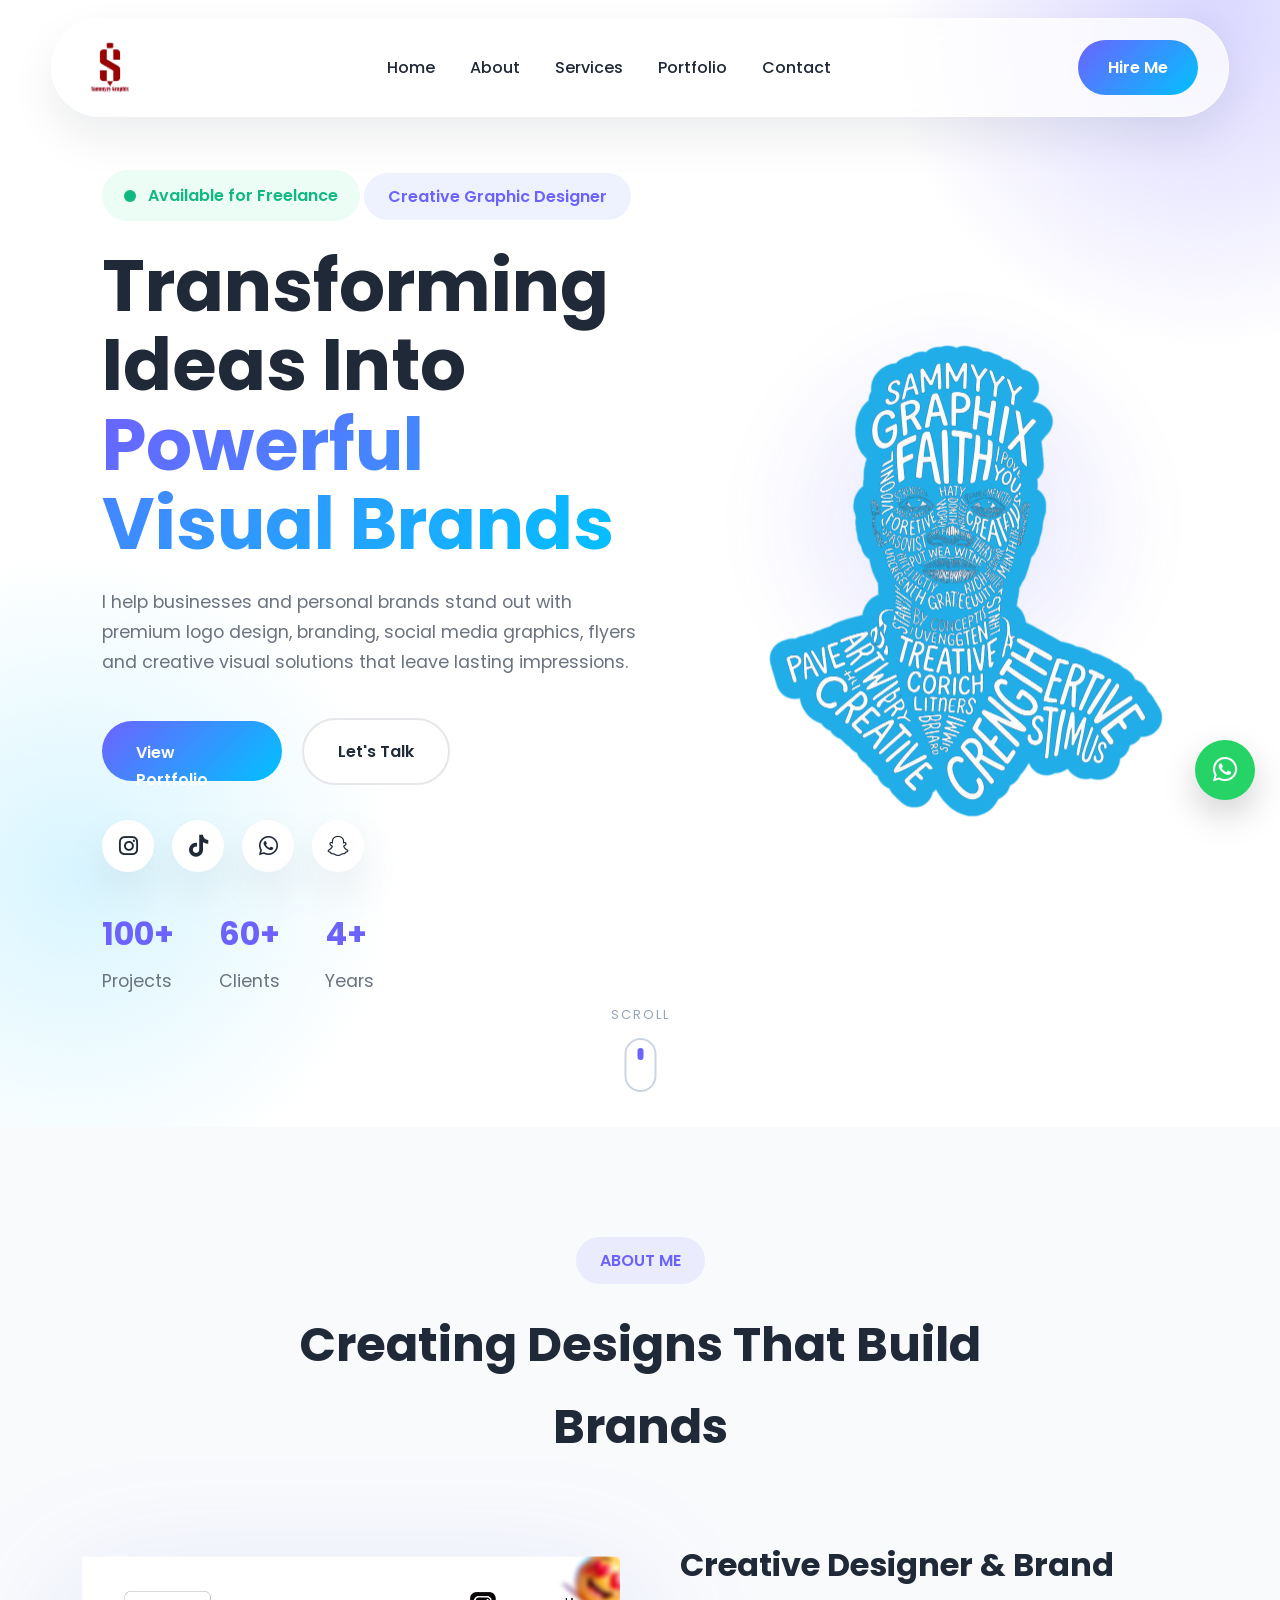
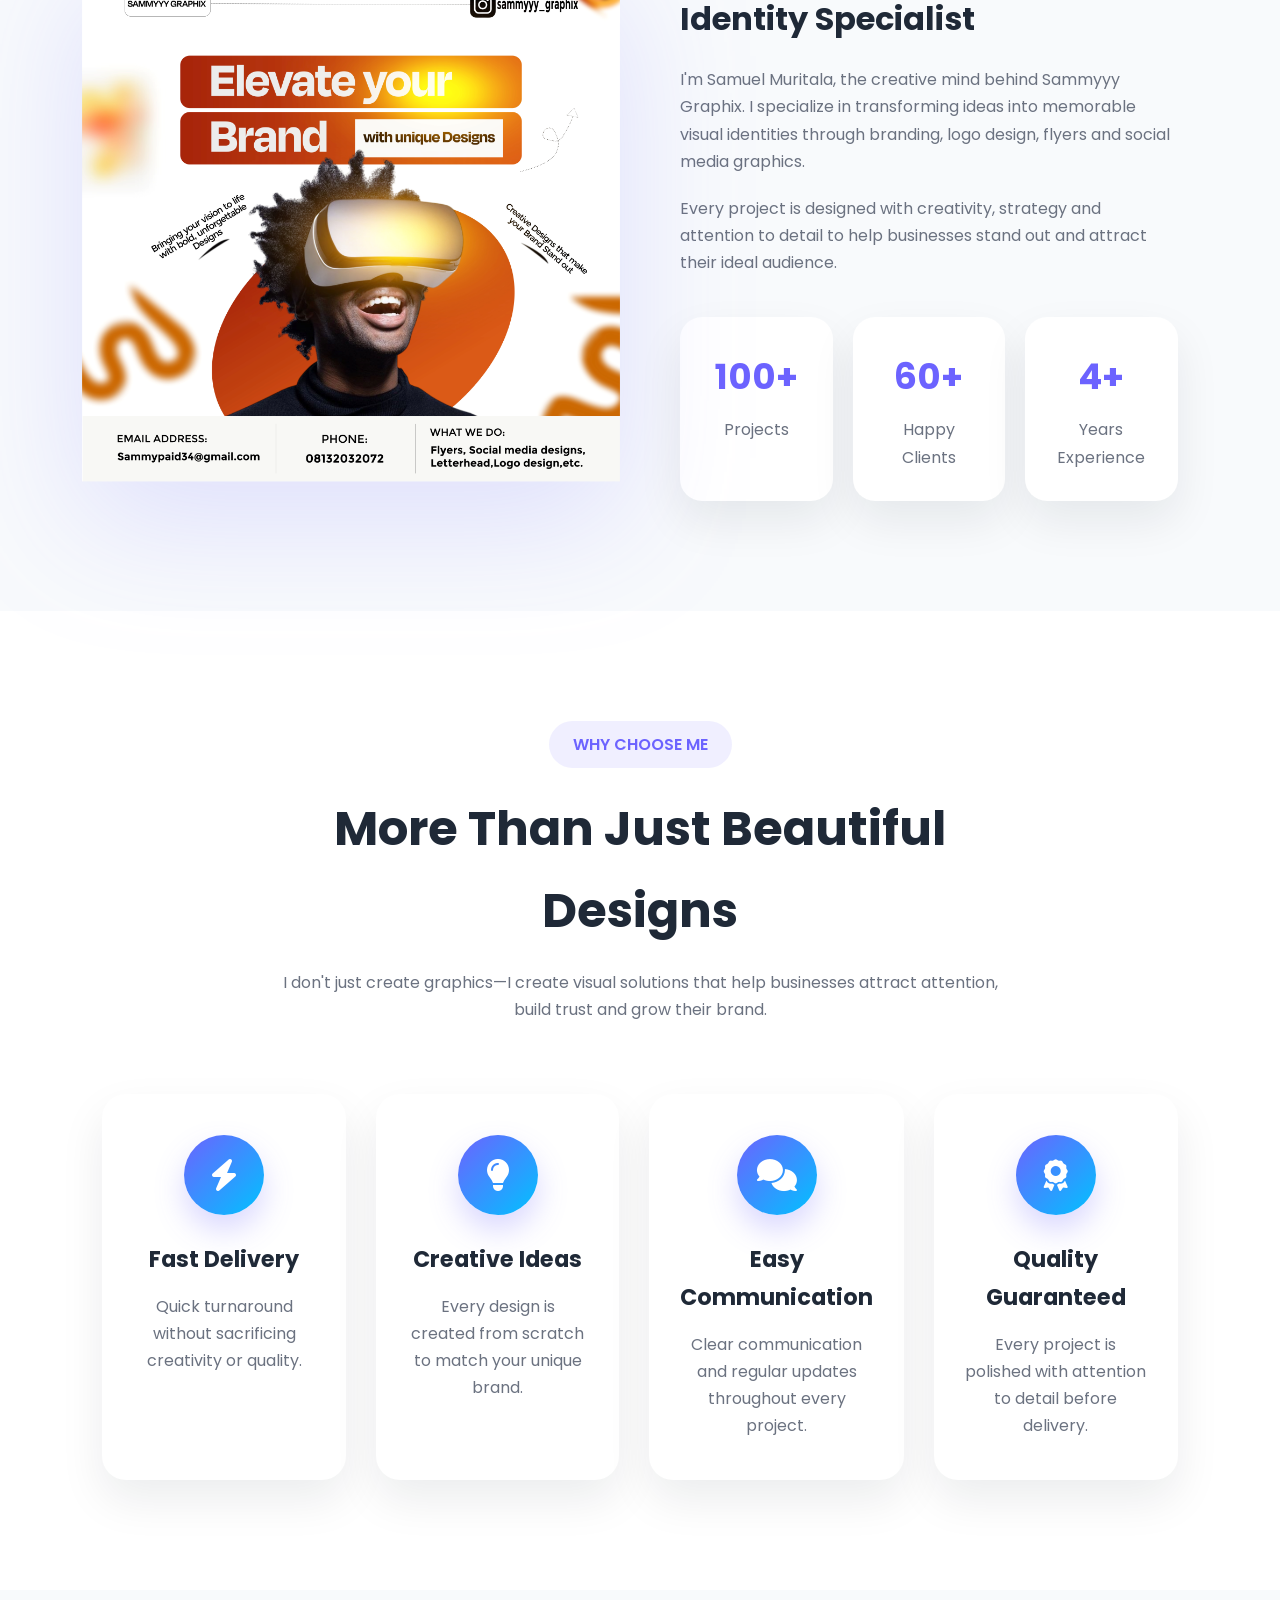
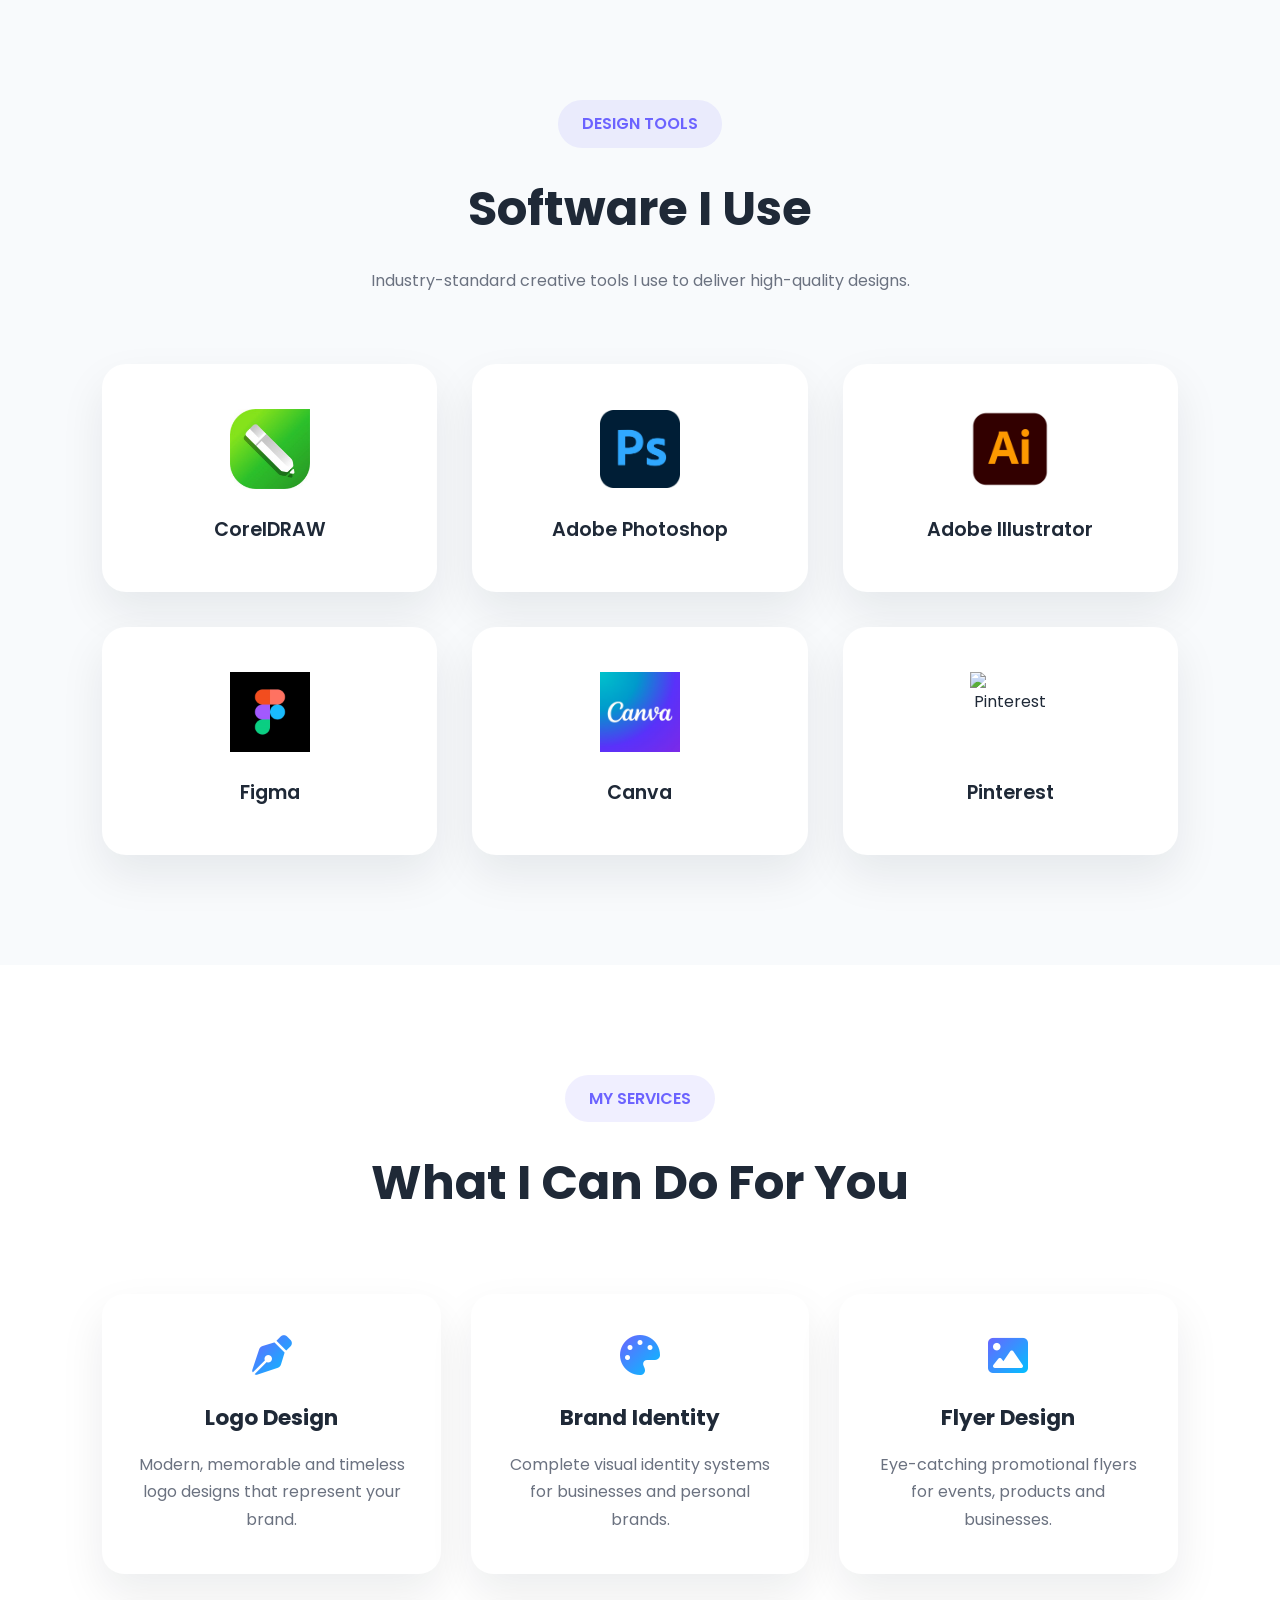
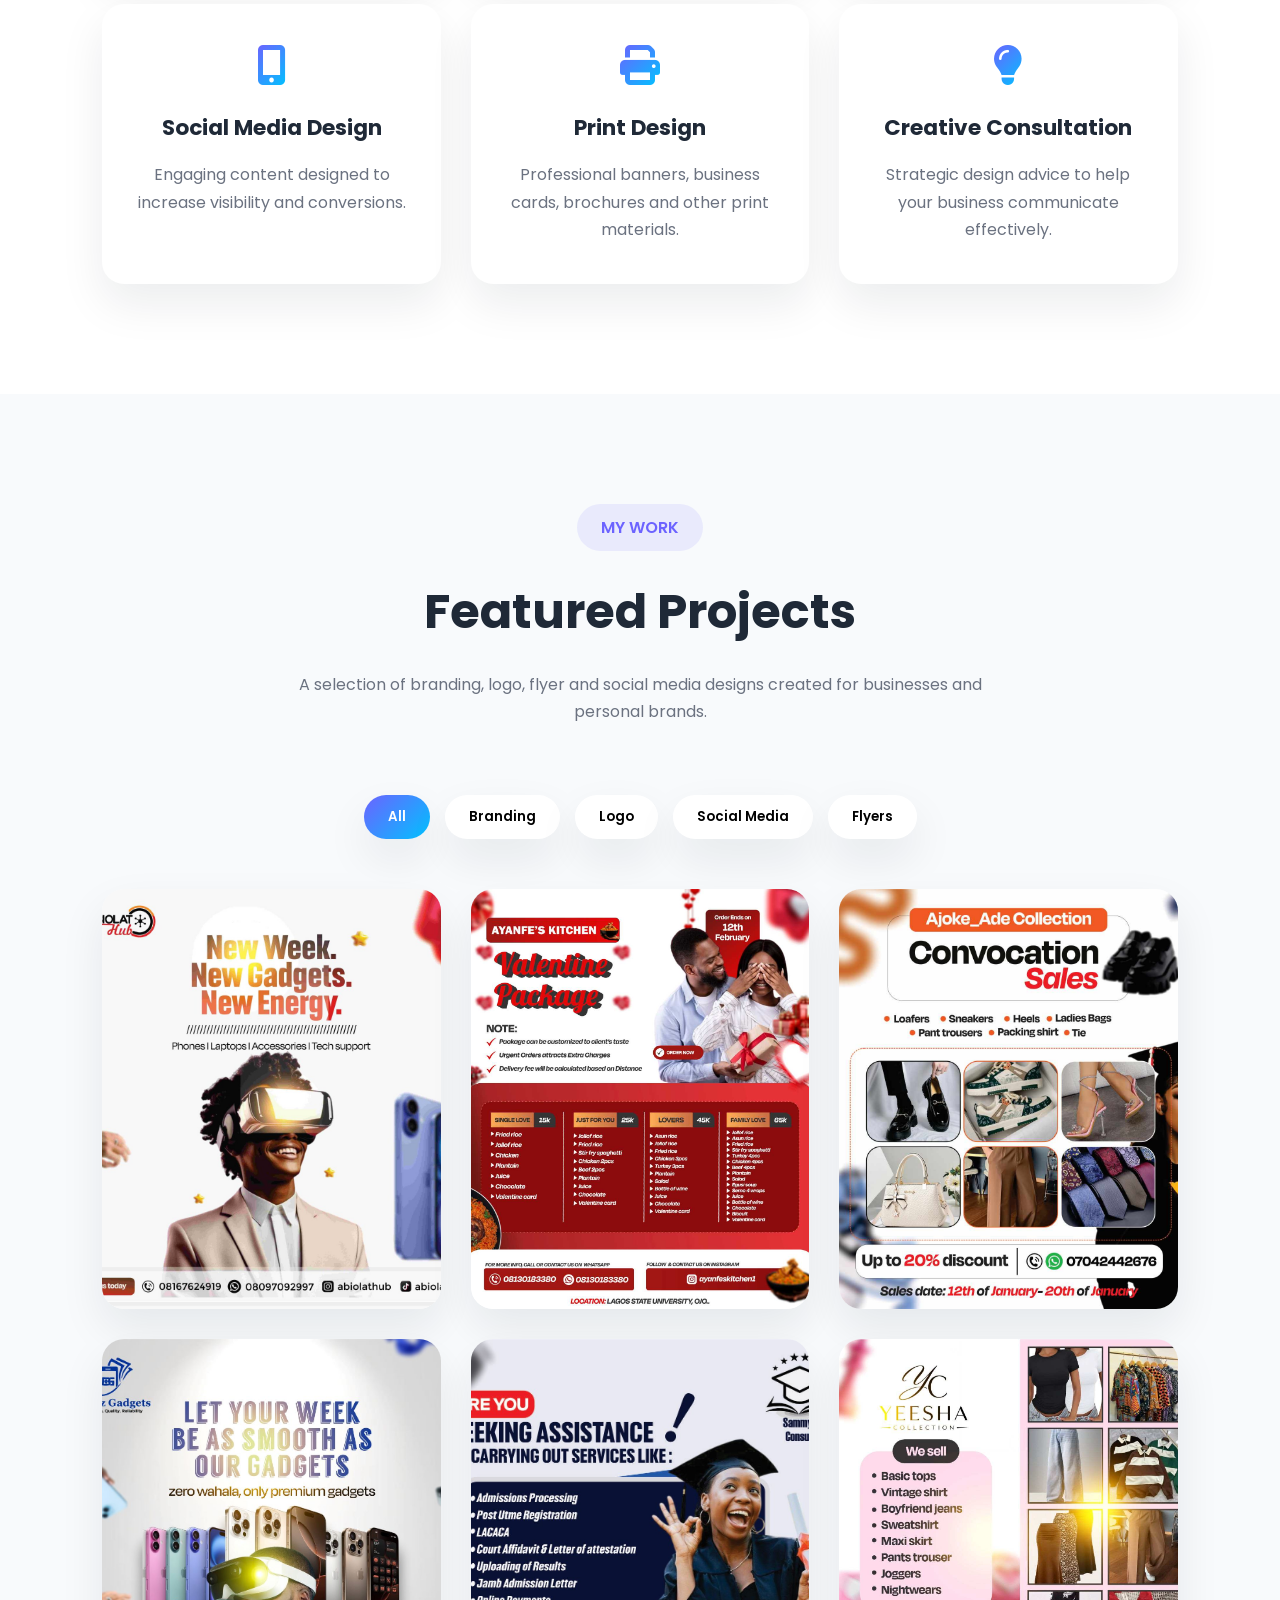
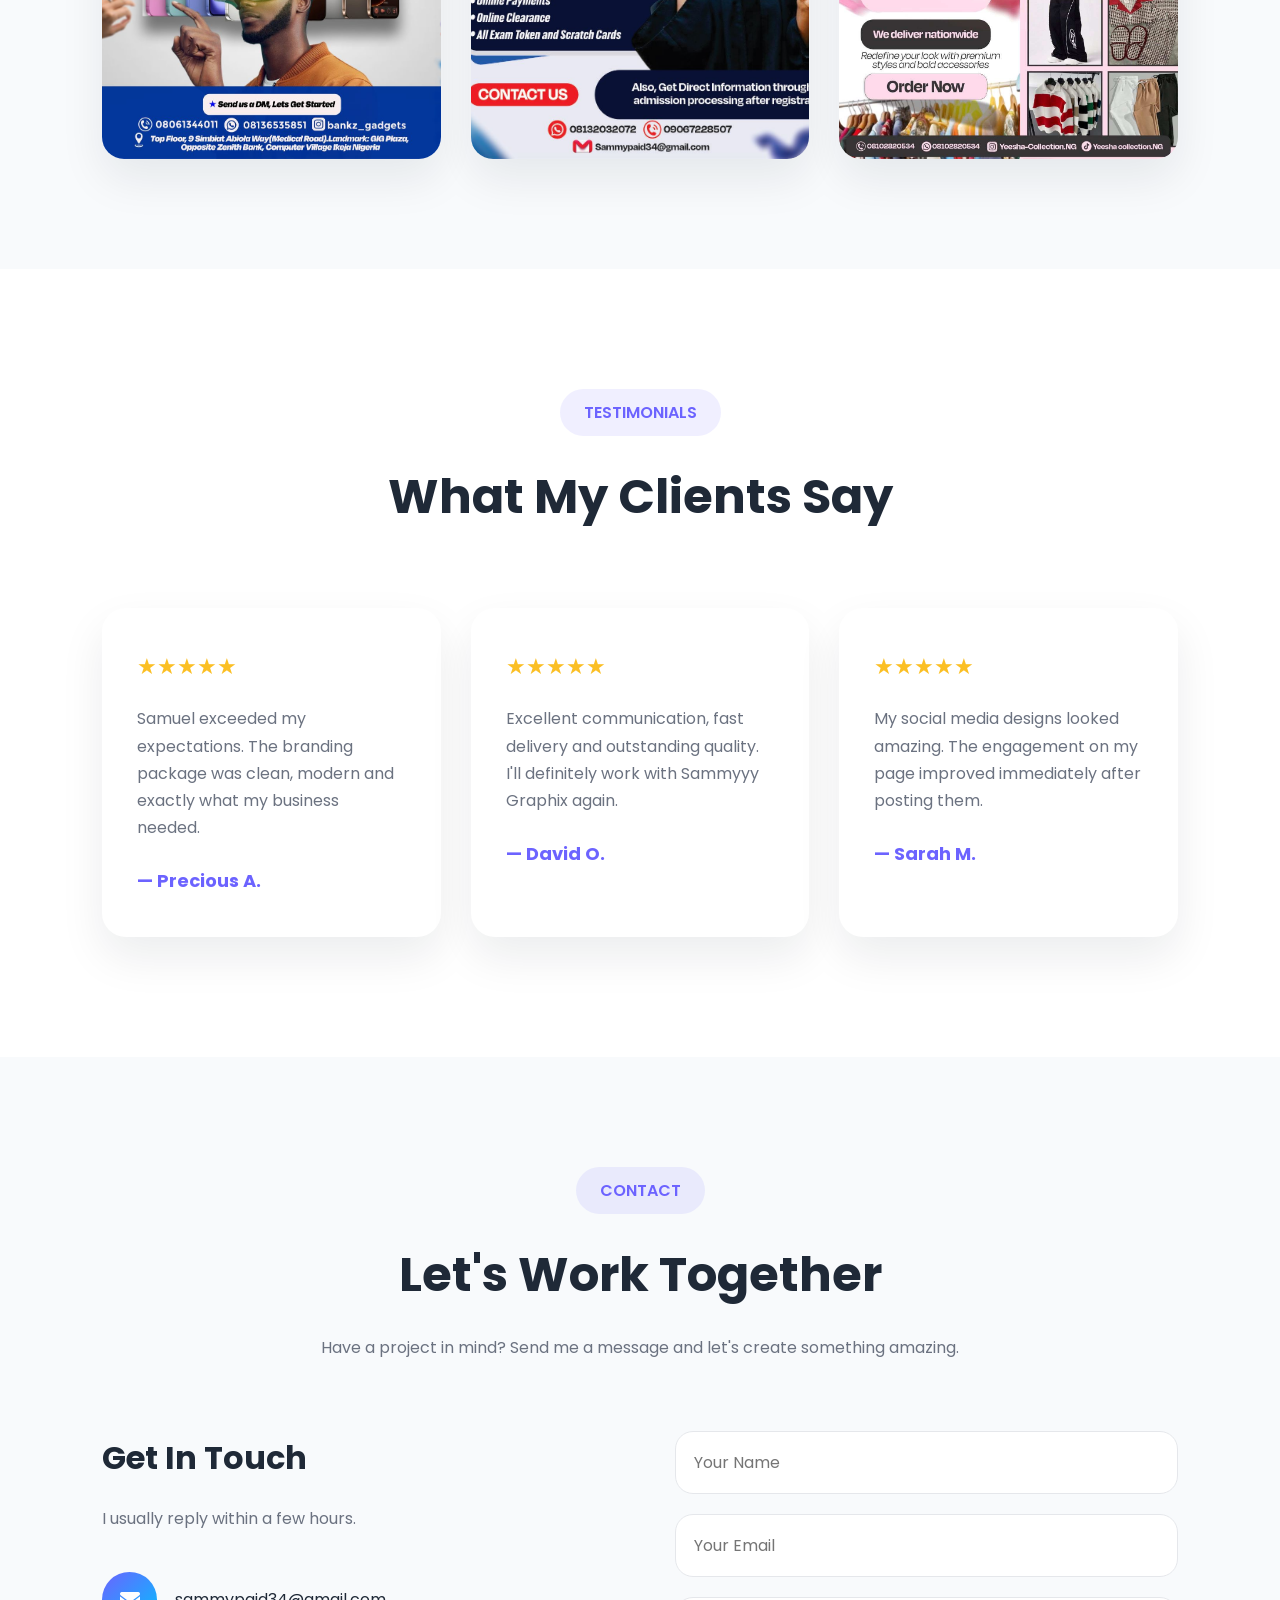
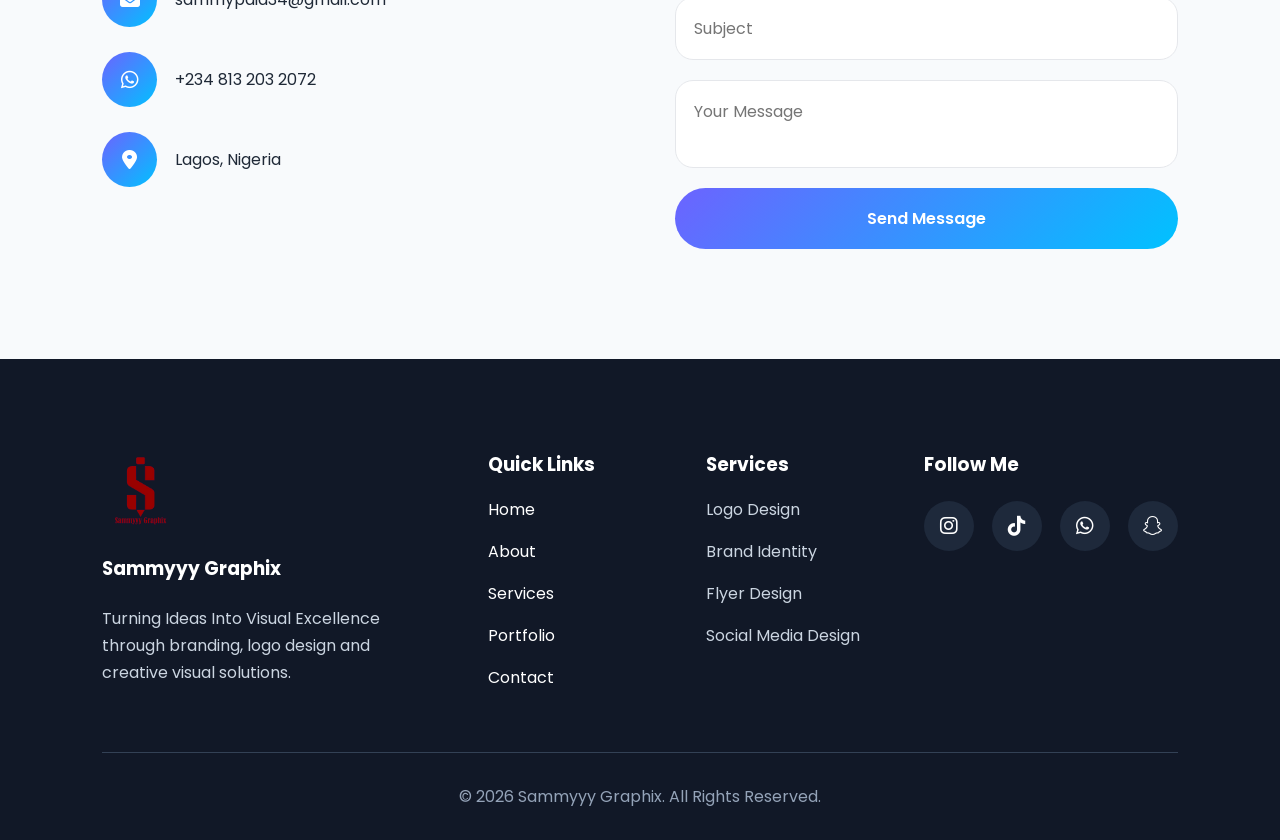
==== commit 17f12558: "Describe your changes" ====
--- a/index.html
+++ b/index.html
@@ -4,17 +4,26 @@
 <head>
 
 <meta charset="UTF-8">
+
 <meta name="viewport" content="width=device-width, initial-scale=1.0">
 
-<title>Sammyyy Graphix | Graphic Designer & Brand Identity Expert</title>
-
-<meta name="description" content="Premium Graphic Designer specializing in Branding, Logo Design, Flyer Design, Social Media Design and Visual Identity.">
-
-<meta name="keywords" content="Graphic Designer, Branding, Logo Design, Flyer Design, Social Media Design, Sammyyy Graphix">
+<title>Sammyyy Graphix | Creative Graphic Designer</title>
+
+<meta name="description" content="Sammyyy Graphix is a creative graphic designer specializing in branding, logo design, social media graphics, flyers and visual identity.">
+
+<meta name="keywords" content="Graphic Designer, Logo Design, Branding, Social Media Design, Flyer Design, Sammyyy Graphix">
 
 <meta name="author" content="Samuel Muritala">
 
-<link rel="icon" type="image/png" href="images/logo.png">
+<meta property="og:title" content="Sammyyy Graphix">
+
+<meta property="og:description" content="Creative Branding & Graphic Design Portfolio">
+
+<meta property="og:image" content="images/logo.png">
+
+<meta property="og:type" content="website">
+
+<link rel="icon" href="images/logo.png">
 
 <link rel="preconnect" href="https://fonts.googleapis.com">
 
@@ -29,7 +38,6 @@
 </head>
 
 <body>
-
     <!-- ================= HEADER ================= -->
 
 <header>
@@ -38,7 +46,7 @@
 
 <a href="#home" class="logo">
 
-<img src="images/logo.png" alt="Sammyyy Graphix Logo">
+<img src="images/logo.png" alt="Sammyyy Graphix">
 
 </a>
 
@@ -52,17 +60,19 @@
 
 <li><a href="#portfolio">Portfolio</a></li>
 
-<li><a href="#testimonials">Reviews</a></li>
-
 <li><a href="#contact">Contact</a></li>
 
 </ul>
 
-<a href="#contact" class="hire-btn">Hire Me</a>
+<a href="#contact" class="hire-btn">
+
+Hire Me
+
+</a>
 
 <div class="menu-toggle">
 
-<i class="fa-solid fa-bars"></i>
+<i class="fas fa-bars"></i>
 
 </div>
 
@@ -76,621 +86,786 @@
 
 <div class="hero-content">
 
-<span class="hero-tag">
-
-Creative Graphic Designer
-
-</span>
-
-<h1>
-
-Turning Ideas Into
-
-<span>Visual Excellence.</span>
-
-</h1>
-
-<p>
-
-I help businesses, entrepreneurs and brands create memorable visual identities through premium branding, logo design, flyers and social media graphics.
-
-</p>
-
-<div class="hero-buttons">
-
-<a href="#portfolio" class="btn-primary">
-
-View Portfolio
+    <div class="availability-badge">
+        <span class="pulse"></span>
+        Available for Freelance
+    </div>
+
+    <span class="hero-tag">
+        Creative Graphic Designer
+    </span>
+
+    <h1>
+        Transforming Ideas Into
+        <span>Powerful Visual Brands</span>
+    </h1>
+
+    <p>
+        I help businesses and personal brands stand out with premium logo design,
+        branding, social media graphics, flyers and creative visual solutions that
+        leave lasting impressions.
+    </p>
+
+    <!-- BUTTONS -->
+    <div class="hero-buttons">
+
+        <a href="#portfolio" class="btn-primary">
+            View Portfolio
+        </a>
+
+        <a href="#contact" class="btn-secondary">
+            Let's Talk
+        </a>
+
+    </div>
+
+    <!-- SOCIAL ICONS -->
+    <div class="hero-social">
+
+        <a href="https://www.instagram.com/sammyyy_graphix" target="_blank">
+            <i class="fab fa-instagram"></i>
+        </a>
+
+        <a href="https://www.tiktok.com/@sammyyy_concept" target="_blank">
+            <i class="fab fa-tiktok"></i>
+        </a>
+
+        <a href="https://wa.me/2348132032072" target="_blank">
+            <i class="fab fa-whatsapp"></i>
+        </a>
+
+        <a href="https://snapchat.com/t/mX8UhNHx" target="_blank">
+            <i class="fab fa-snapchat"></i>
+        </a>
+
+    </div>
+
+    <!-- STATS -->
+    <div class="hero-stats">
+
+        <div>
+            <h2>100+</h2>
+            <p>Projects</p>
+        </div>
+
+        <div>
+            <h2>60+</h2>
+            <p>Clients</p>
+        </div>
+
+        <div>
+            <h2>4+</h2>
+            <p>Years</p>
+        </div>
+
+    </div>
+
+</div>
+</div>
+
+<div class="hero-image">
+
+<img src="images/SAM.png" alt="Samuel Muritala">
+
+</div>
+
+<div class="scroll-indicator">
+
+    <span>Scroll</span>
+
+    <div class="mouse">
+
+        <div class="wheel"></div>
+
+    </div>
+
+</div>
+
+</section>
+
+<!-- ================= ABOUT ================= -->
+
+<section class="about" id="about">
+
+    <div class="section-heading">
+
+        <span>ABOUT ME</span>
+
+        <h2>Creating Designs That Build Brands</h2>
+
+    </div>
+
+    <div class="about-container">
+
+        <div class="about-image">
+
+            <img src="images/Sammy.png" alt="Sammyyy Graphix Logo">
+
+        </div>
+
+        <div class="about-content">
+
+            <h3>Creative Designer & Brand Identity Specialist</h3>
+
+            <p>
+                I'm Samuel Muritala, the creative mind behind Sammyyy Graphix.
+                I specialize in transforming ideas into memorable visual
+                identities through branding, logo design, flyers and social
+                media graphics.
+            </p>
+
+            <p>
+                Every project is designed with creativity, strategy and
+                attention to detail to help businesses stand out and attract
+                their ideal audience.
+            </p>
+
+            <div class="about-stats">
+
+                <div class="stat-card">
+                    <h3>100+</h3>
+                    <p>Projects</p>
+                </div>
+
+                <div class="stat-card">
+                    <h3>60+</h3>
+                    <p>Happy Clients</p>
+                </div>
+
+                <div class="stat-card">
+                    <h3>4+</h3>
+                    <p>Years Experience</p>
+                </div>
+
+            </div>
+
+        </div>
+
+    </div>
+
+</section>
+
+<!-- ================= WHY WORK WITH ME ================= -->
+
+<section class="why-work">
+
+    <div class="section-heading">
+
+        <span>WHY CHOOSE ME</span>
+
+        <h2>More Than Just Beautiful Designs</h2>
+
+        <p>
+            I don't just create graphics—I create visual solutions that help
+            businesses attract attention, build trust and grow their brand.
+        </p>
+
+    </div>
+
+    <div class="why-grid">
+
+        <div class="why-card">
+
+            <div class="why-icon">
+
+                <i class="fas fa-bolt"></i>
+
+            </div>
+
+            <h3>Fast Delivery</h3>
+
+            <p>
+
+                Quick turnaround without sacrificing creativity or quality.
+
+            </p>
+
+        </div>
+
+        <div class="why-card">
+
+            <div class="why-icon">
+
+                <i class="fas fa-lightbulb"></i>
+
+            </div>
+
+            <h3>Creative Ideas</h3>
+
+            <p>
+
+                Every design is created from scratch to match your unique brand.
+
+            </p>
+
+        </div>
+
+        <div class="why-card">
+
+            <div class="why-icon">
+
+                <i class="fas fa-comments"></i>
+
+            </div>
+
+            <h3>Easy Communication</h3>
+
+            <p>
+
+                Clear communication and regular updates throughout every project.
+
+            </p>
+
+        </div>
+
+        <div class="why-card">
+
+            <div class="why-icon">
+
+                <i class="fas fa-award"></i>
+
+            </div>
+
+            <h3>Quality Guaranteed</h3>
+
+            <p>
+
+                Every project is polished with attention to detail before delivery.
+
+            </p>
+
+        </div>
+
+    </div>
+
+</section>
+
+<!-- ================= SKILLS ================= -->
+
+<section class="skills" id="skills">
+
+    <div class="section-heading">
+
+        <span>DESIGN TOOLS</span>
+
+        <h2>Software I Use</h2>
+
+        <p>
+            Industry-standard creative tools I use to deliver high-quality designs.
+        </p>
+
+    </div>
+
+    <div class="skills-grid">
+
+        <div class="skill-card">
+            <img src="images/coreldraw.png" alt="CorelDRAW">
+            <h3>CorelDRAW</h3>
+        </div>
+
+        <div class="skill-card">
+            <img src="images/photoshop.png" alt="Adobe Photoshop">
+            <h3>Adobe Photoshop</h3>
+        </div>
+
+        <div class="skill-card">
+            <img src="images/illustrator.png" alt="Adobe Illustrator">
+            <h3>Adobe Illustrator</h3>
+        </div>
+
+        <div class="skill-card">
+            <img src="images/figma.png" alt="Figma">
+            <h3>Figma</h3>
+        </div>
+
+        <div class="skill-card">
+            <img src="images/canva.png" alt="Canva">
+            <h3>Canva</h3>
+        </div>
+
+        <div class="skill-card">
+            <img src="images/pinterest.png" alt="Pinterest">
+            <h3>Pinterest</h3>
+        </div>
+
+    </div>
+
+</section>
+<!-- ================= SERVICES ================= -->
+
+<section class="services" id="services">
+
+    <div class="section-heading">
+
+        <span>MY SERVICES</span>
+
+        <h2>What I Can Do For You</h2>
+
+    </div>
+
+    <div class="services-grid">
+
+        <div class="service-card">
+
+            <i class="fas fa-pen-nib"></i>
+
+            <h3>Logo Design</h3>
+
+            <p>
+                Modern, memorable and timeless logo designs that represent your brand.
+            </p>
+
+        </div>
+
+        <div class="service-card">
+
+            <i class="fas fa-palette"></i>
+
+            <h3>Brand Identity</h3>
+
+            <p>
+                Complete visual identity systems for businesses and personal brands.
+            </p>
+
+        </div>
+
+        <div class="service-card">
+
+            <i class="fas fa-image"></i>
+
+            <h3>Flyer Design</h3>
+
+            <p>
+                Eye-catching promotional flyers for events, products and businesses.
+            </p>
+
+        </div>
+
+        <div class="service-card">
+
+            <i class="fas fa-mobile-screen-button"></i>
+
+            <h3>Social Media Design</h3>
+
+            <p>
+                Engaging content designed to increase visibility and conversions.
+            </p>
+
+        </div>
+
+        <div class="service-card">
+
+            <i class="fas fa-print"></i>
+
+            <h3>Print Design</h3>
+
+            <p>
+                Professional banners, business cards, brochures and other print materials.
+            </p>
+
+        </div>
+
+        <div class="service-card">
+
+            <i class="fas fa-lightbulb"></i>
+
+            <h3>Creative Consultation</h3>
+
+            <p>
+                Strategic design advice to help your business communicate effectively.
+            </p>
+
+        </div>
+
+    </div>
+
+</section>
+
+<!-- ================= PORTFOLIO ================= -->
+
+<section class="portfolio" id="portfolio">
+
+    <div class="section-heading">
+
+        <span>MY WORK</span>
+
+        <h2>Featured Projects</h2>
+
+        <p>
+            A selection of branding, logo, flyer and social media designs
+            created for businesses and personal brands.
+        </p>
+
+    </div>
+
+    <div class="portfolio-filter">
+
+        <button class="active" data-filter="all">All</button>
+
+        <button data-filter="branding">Branding</button>
+
+        <button data-filter="logo">Logo</button>
+
+        <button data-filter="social">Social Media</button>
+
+        <button data-filter="flyer">Flyers</button>
+
+    </div>
+
+    <div class="portfolio-grid">
+
+        <div class="portfolio-card" data-category="branding">
+
+            <img src="images/Project1.jpg" alt="Brand Identity">
+
+            <div class="portfolio-overlay">
+
+                <h3>Brand Identity</h3>
+
+                <p>Branding Project</p>
+
+            </div>
+
+        </div>
+
+        <div class="portfolio-card" data-category="Flyer">
+
+            <img src="images/Project2.jpg" alt="Flyer Design">
+
+            <div class="portfolio-overlay">
+
+                <h3>Flyer Design</h3>
+
+                <p>Creative Flyer</p>
+
+            </div>
+
+        </div>
+
+        <div class="portfolio-card" data-category="social">
+
+            <img src="images/Project3.jpg" alt="Social Media Design">
+
+            <div class="portfolio-overlay">
+
+                <h3>Social Media</h3>
+
+                <p>Instagram Campaign</p>
+
+            </div>
+
+        </div>
+
+        <div class="portfolio-card" data-category="flyer">
+
+            <img src="images/Project4.jpg" alt="Flyer Design">
+
+            <div class="portfolio-overlay">
+
+                <h3>Flyer Design</h3>
+
+                <p>Promotional Flyer</p>
+
+            </div>
+
+        </div>
+
+        <div class="portfolio-card" data-category="branding">
+
+            <img src="images/Project5.jpg" alt="Creative Branding">
+
+            <div class="portfolio-overlay">
+
+                <h3>Creative Branding</h3>
+
+                <p>Visual Identity</p>
+
+            </div>
+
+        </div>
+
+        <div class="portfolio-card" data-category="social">
+
+            <img src="images/Project6.jpg" alt="Social Media">
+
+            <div class="portfolio-overlay">
+
+                <h3>Social Campaign</h3>
+
+                <p>Content Design</p>
+
+            </div>
+
+        </div>
+
+    </div>
+
+</section>
+
+<!-- ================= LIGHTBOX ================= -->
+
+<div class="lightbox">
+
+    <span class="close-lightbox">&times;</span>
+
+    <img src="" alt="Portfolio Preview">
+
+</div>
+
+<!-- ================= TESTIMONIALS ================= -->
+
+<section class="testimonials" id="testimonials">
+
+    <div class="section-heading">
+
+        <span>TESTIMONIALS</span>
+
+        <h2>What My Clients Say</h2>
+
+    </div>
+
+    <div class="testimonial-grid">
+
+        <div class="testimonial-card">
+
+            <div class="stars">
+                ★★★★★
+            </div>
+
+            <p>
+                Samuel exceeded my expectations. The branding package was clean,
+                modern and exactly what my business needed.
+            </p>
+
+            <h4>— Precious A.</h4>
+
+        </div>
+
+        <div class="testimonial-card">
+
+            <div class="stars">
+                ★★★★★
+            </div>
+
+            <p>
+                Excellent communication, fast delivery and outstanding quality.
+                I'll definitely work with Sammyyy Graphix again.
+            </p>
+
+            <h4>— David O.</h4>
+
+        </div>
+
+        <div class="testimonial-card">
+
+            <div class="stars">
+                ★★★★★
+            </div>
+
+            <p>
+                My social media designs looked amazing. The engagement on my page
+                improved immediately after posting them.
+            </p>
+
+            <h4>— Sarah M.</h4>
+
+        </div>
+
+    </div>
+
+</section>
+
+<!-- ================= CONTACT ================= -->
+
+<section class="contact" id="contact">
+
+    <div class="section-heading">
+
+        <span>CONTACT</span>
+
+        <h2>Let's Work Together</h2>
+
+        <p>
+            Have a project in mind? Send me a message and let's create something amazing.
+        </p>
+
+    </div>
+
+    <div class="contact-container">
+
+        <div class="contact-info">
+
+            <h3>Get In Touch</h3>
+
+            <p>I usually reply within a few hours.</p>
+
+            <div class="contact-item">
+
+                <i class="fas fa-envelope"></i>
+
+                <span>sammypaid34@gmail.com</span>
+
+            </div>
+
+            <div class="contact-item">
+
+                <i class="fab fa-whatsapp"></i>
+
+                <span>+234 813 203 2072</span>
+
+            </div>
+
+            <div class="contact-item">
+
+                <i class="fas fa-location-dot"></i>
+
+                <span>Lagos, Nigeria</span>
+
+            </div>
+
+        </div>
+
+        <form id="contact-form">
+
+    <input
+        type="text"
+        name="from_name"
+        placeholder="Your Name"
+        required
+    >
+
+    <input
+        type="email"
+        name="reply_to"
+        placeholder="Your Email"
+        required
+    >
+
+    <input
+        type="text"
+        name="subject"
+        placeholder="Subject"
+    >
+
+    <textarea
+        name="message"
+        placeholder="Your Message"
+        required
+    ></textarea>
+
+    <button type="submit">Send Message</button>
+
+</form>
+
+    </div>
+
+</section>
+
+<!-- ================= FOOTER ================= -->
+
+<footer class="footer">
+
+    <div class="footer-container">
+
+        <div class="footer-brand">
+
+            <img src="images/logo.png" alt="Sammyyy Graphix Logo">
+
+            <h3>Sammyyy Graphix</h3>
+
+            <p>
+                Turning Ideas Into Visual Excellence through branding,
+                logo design and creative visual solutions.
+            </p>
+
+        </div>
+
+        <div class="footer-links">
+
+            <h3>Quick Links</h3>
+
+            <a href="#home">Home</a>
+            <a href="#about">About</a>
+            <a href="#services">Services</a>
+            <a href="#portfolio">Portfolio</a>
+            <a href="#contact">Contact</a>
+
+        </div>
+
+        <div class="footer-services">
+
+            <h3>Services</h3>
+
+            <p>Logo Design</p>
+            <p>Brand Identity</p>
+            <p>Flyer Design</p>
+            <p>Social Media Design</p>
+
+        </div>
+
+        <div class="footer-social">
+
+            <h3>Follow Me</h3>
+
+            <div class="social-icons">
+
+                <a href="https://www.instagram.com/sammyyy_graphix" target="_blank" rel="noopener">
+                    <i class="fab fa-instagram"></i>
+                </a>
+
+                <a href="https://www.tiktok.com/@sammyyy_concept" target="_blank" rel="noopener">
+                    <i class="fab fa-tiktok"></i>
+                </a>
+
+                <a href="https://wa.me/2348132032072" target="_blank" rel="noopener">
+                    <i class="fab fa-whatsapp"></i>
+                </a>
+
+                <a href="https://snapchat.com/t/mX8UhNHx" target="_blank" rel="noopener">
+                    <i class="fab fa-snapchat"></i>
+                </a>
+
+            </div>
+
+        </div>
+
+    </div>
+
+    <hr>
+
+    <div class="footer-bottom">
+
+        <p>
+
+            © 2026 Sammyyy Graphix. All Rights Reserved.
+
+        </p>
+
+    </div>
+
+</footer>
+
+<!-- WhatsApp -->
+
+<a
+class="whatsapp-float"
+href="https://wa.me/2348132032072"
+target="_blank"
+rel="noopener"
+aria-label="Chat on WhatsApp">
+
+<i class="fab fa-whatsapp"></i>
 
 </a>
 
-<a href="#contact" class="btn-secondary">
-
-Let's Work Together
-
-</a>
-
-</div>
-
-</div>
-
-<div class="hero-image">
-
-<img src="images/Hero.png" alt="Samuel Muritala">
-
-</div>
-
-</section>
-
-<!-- ================= ABOUT ================= -->
-
-<section class="about section" id="about">
-
-<div class="section-title">
-
-<span>About Me</span>
-
-<h2>Crafting Brands That Stand Out</h2>
-
-<p>
-I'm Samuel Muritala, the creative mind behind <strong>Sammyyy Graphix</strong>. I specialize in helping businesses, startups, entrepreneurs, and organizations create memorable visual identities through strategic design.
-</p>
-
-</div>
-
-<div class="about-container">
-
-<div class="about-image">
-
-<img src="images/Hero.png" alt="Samuel Muritala">
-
-</div>
-
-<div class="about-content">
-
-<p>
-
-With years of experience in graphic design and branding, I transform ideas into powerful visuals that communicate clearly and leave lasting impressions.
-
-</p>
-
-<p>
-
-My passion is creating modern, clean and impactful designs that help businesses attract customers, build trust and grow confidently.
-
-</p>
-
-<div class="about-stats">
-
-<div class="stat-box">
-
-<h3>100+</h3>
-
-<p>Projects Completed</p>
-
-</div>
-
-<div class="stat-box">
-
-<h3>50+</h3>
-
-<p>Happy Clients</p>
-
-</div>
-
-<div class="stat-box">
-
-<h3>4+</h3>
-
-<p>Years Experience</p>
-
-</div>
-
-</div>
-
-</div>
-
-</div>
-
-</section>
-
-<!-- ================= SERVICES ================= -->
-
-<section class="services section" id="services">
-
-<div class="section-title">
-
-<span>My Services</span>
-
-<h2>Creative Solutions For Every Brand</h2>
-
-<p>
-
-Professional design services tailored to help your business stand out.
-
-</p>
-
-</div>
-
-<div class="services-grid">
-
-<div class="service-card">
-
-<i class="fas fa-pen-ruler"></i>
-
-<h3>Logo Design</h3>
-
-<p>
-
-Unique, memorable logos designed to reflect your brand identity.
-
-</p>
-
-</div>
-
-<div class="service-card">
-
-<i class="fas fa-layer-group"></i>
-
-<h3>Brand Identity</h3>
-
-<p>
-
-Complete branding systems including colors, typography, and brand guidelines.
-
-</p>
-
-</div>
-
-<div class="service-card">
-
-<i class="fas fa-image"></i>
-
-<h3>Flyer Design</h3>
-
-<p>
-
-Professional flyers, posters, and promotional graphics for businesses and events.
-
-</p>
-
-</div>
-
-<div class="service-card">
-
-<i class="fas fa-mobile-screen-button"></i>
-
-<h3>Social Media Design</h3>
-
-<p>
-
-Eye-catching social media posts and campaign graphics that drive engagement.
-
-</p>
-
-</div>
-
-<div class="service-card">
-
-<i class="fas fa-print"></i>
-
-<h3>Print Design</h3>
-
-<p>
-
-Business cards, brochures, banners, menus, and other print materials.
-
-</p>
-
-</div>
-
-<div class="service-card">
-
-<i class="fas fa-palette"></i>
-
-<h3>Creative Consultation</h3>
-
-<p>
-
-Professional design advice to strengthen your brand's visual communication.
-
-</p>
-
-</div>
-
-</div>
-
-</section>
-
-<!-- ================= PORTFOLIO ================= -->
-
-<section class="portfolio section" id="portfolio">
-
-<div class="section-title">
-
-<span>Portfolio</span>
-
-<h2>Featured Projects</h2>
-
-<p>
-A selection of my recent branding, flyer, social media and print design projects.
-</p>
-
-</div>
-
-<div class="portfolio-filter">
-
-<button class="active" data-filter="all">All</button>
-
-<button data-filter="branding">Branding</button>
-
-<button data-filter="logo">Logo</button>
-
-<button data-filter="flyer">Flyer</button>
-
-<button data-filter="social">Social Media</button>
-
-</div>
-
-<div class="portfolio-grid">
-
-<div class="portfolio-card" data-category="branding">
-
-<img src="images/Project1.jpg" alt="Project 1">
-
-<div class="portfolio-overlay">
-
-<h3>Brand Identity</h3>
-
-<p>View Project</p>
-
-</div>
-
-</div>
-
-
-<div class="portfolio-card" data-category="flyer">
-
-<img src="images/Project2.jpg" alt="Project 2">
-
-<div class="portfolio-overlay">
-
-<h3>Flyer Design</h3>
-
-<p>View Project</p>
-
-</div>
-
-</div>
-
-
-<div class="portfolio-card" data-category="social">
-
-<img src="images/Project3.jpg" alt="Project 3">
-
-<div class="portfolio-overlay">
-
-<h3>Social Media Design</h3>
-
-<p>View Project</p>
-
-</div>
-
-</div>
-
-
-<div class="portfolio-card" data-category="branding">
-
-<img src="images/Project4.jpg" alt="Project 4">
-
-<div class="portfolio-overlay">
-
-<h3>Creative Branding</h3>
-
-<p>View Project</p>
-
-</div>
-
-</div>
-
-
-<div class="portfolio-card" data-category="flyer">
-
-<img src="images/Project5.jpg" alt="Project 5">
-
-<div class="portfolio-overlay">
-
-<h3>Marketing Flyer</h3>
-
-<p>View Project</p>
-
-</div>
-
-</div>
-
-
-<div class="portfolio-card" data-category="social">
-
-<img src="images/Project6.jpg" alt="Project 6">
-
-<div class="portfolio-overlay">
-
-<h3>Social Campaign</h3>
-
-<p>View Project</p>
-
-</div>
-
-</div>
-
-</section>
-
-<!-- ================= TESTIMONIALS ================= -->
-
-<section class="testimonials section" id="testimonials">
-
-<div class="section-title">
-
-<span>Testimonials</span>
-
-<h2>What Clients Say</h2>
-
-<p>
-Here are some words from clients who trusted Sammyyy Graphix with their branding and design projects.
-</p>
-
-</div>
-
-<div class="testimonial-grid">
-
-<div class="testimonial-card">
-
-<div class="stars">
-★★★★★
-</div>
-
-<p>
-Sammyyy Graphix completely transformed our business branding. Professional, creative and delivered beyond expectations.
-</p>
-
-<h4>— Dennis A.</h4>
-
-</div>
-
-<div class="testimonial-card">
-
-<div class="stars">
-★★★★★
-</div>
-
-<p>
-Fast delivery, excellent communication and outstanding creativity. I highly recommend Sammyyy Graphix.
-</p>
-
-<h4>— Precious O.</h4>
-
-</div>
-
-<div class="testimonial-card">
-
-<div class="stars">
-★★★★★
-</div>
-
-<p>
-Our social media designs became much more engaging after working with Sammyyy Graphix.
-</p>
-
-<h4>— Emmanuel T.</h4>
-
-</div>
-
-</div>
-
-</section>
-
-<!-- ================= CONTACT ================= -->
-
-<section class="contact section" id="contact">
-
-<div class="section-title">
-
-<span>Contact Me</span>
-
-<h2>Let's Build Something Amazing</h2>
-
-<p>
-Have a project? I'd love to hear from you.
-</p>
-
-</div>
-
-<div class="contact-container">
-
-<div class="contact-info">
-
-<h3>Get In Touch</h3>
-
-<p>
-Feel free to contact me anytime.
-</p>
-
-<div class="contact-item">
-<i class="fas fa-envelope"></i>
-<span>sammypaid34@gmail.com</span>
-</div>
-
-<div class="contact-item">
-<i class="fas fa-phone"></i>
-<span>+234 813 203 2072</span>
-</div>
-
-<div class="contact-item">
-<i class="fas fa-location-dot"></i>
-<span>Lagos, Nigeria</span>
-</div>
-
-</div>
-
-<form id="contact-form">
-
-<form id="contact-form">
-
-<input
-type="text"
-name="from_name"
-placeholder="Your Name"
-required>
-
-<input
-type="email"
-name="reply_to"
-placeholder="Your Email"
-required>
-
-<input
-type="text"
-name="subject"
-placeholder="Subject"
-required>
-
-<textarea
-name="message"
-rows="6"
-placeholder="Your Message"
-required></textarea>
-
-<button type="submit">
-
-Send Message
+<!-- Back To Top -->
+
+<button id="topBtn" aria-label="Back to top">
+
+<i class="fas fa-arrow-up"></i>
 
 </button>
 
-<p id="form-status"></p>
-
-</form>
-
-</div>
-
-</section>
-
-<!-- ================= FOOTER ================= -->
-
-<footer class="footer">
-
-<div class="footer-container">
-
-<div class="footer-brand">
-
-<img src="images/logo.png" alt="Sammyyy Graphix Logo">
-
-<h3>Sammyyy Graphix</h3>
-
-<p>
-Turning ideas into powerful visual identities through creative graphic design.
-</p>
-
-</div>
-
-<div class="footer-links">
-
-<h3>Quick Links</h3>
-
-<a href="#home">Home</a>
-<a href="#about">About</a>
-<a href="#services">Services</a>
-<a href="#portfolio">Portfolio</a>
-<a href="#contact">Contact</a>
-
-</div>
-
-<div class="footer-services">
-
-<h3>Services</h3>
-
-<p>Logo Design</p>
-<p>Brand Identity</p>
-<p>Flyer Design</p>
-<p>Social Media Design</p>
-<p>Print Design</p>
-
-</div>
-
-<div class="footer-social">
-
-<h3>Follow Me</h3>
-
-<div class="social-icons">
-
-<a href="https://www.instagram.com/sammyyy_graphix" target="_blank" aria-label="Instagram">
-
-<i class="fab fa-instagram"></i>
-
-</a>
-
-<a href="https://www.tiktok.com/@sammyyy_concept" target="_blank" aria-label="TikTok">
-
-<i class="fab fa-tiktok"></i>
-
-</a>
-
-<a href="https://wa.me/2348132032072" target="_blank" aria-label="WhatsApp">
-
-<i class="fab fa-whatsapp"></i>
-
-</a>
-
-<a href="https://snapchat.com/t/mX8UhNHx" target="_blank" aria-label="Snapchat">
-
-<i class="fab fa-snapchat"></i>
-
-</a>
-
-</div>
-
-</div>
-
-</div>
-
-<hr>
-
-<div class="footer-bottom">
-
-<p>
-
-© 2026 Sammyyy Graphix. All Rights Reserved.
-
-</p>
-
-</div>
-
-</footer>
-
-<!-- Back To Top -->
-<!-- ================= FLOATING WHATSAPP ================= -->
-
-<a href="https://wa.me/2348132032072"
-   class="whatsapp-float"
-   target="_blank"
-   aria-label="Chat on WhatsApp">
-
-    <i class="fab fa-whatsapp"></i>
-
-</a>
-<!-- LIGHTBOX -->
-
-<div class="lightbox">
-
-<span class="close-lightbox">&times;</span>
-
-<img src="" alt="Preview">
-
-</div>
-
-<button id="topBtn" aria-label="Back to top">
-    <i class="fas fa-arrow-up"></i>
-</button>
-
 <script src="https://cdn.jsdelivr.net/npm/@emailjs/browser@4/dist/email.min.js"></script>
 
 <script src="script.js"></script>
--- a/style.css
+++ b/style.css
@@ -1,36 +1,30 @@
 /* ==========================================
-   SAMMYYY GRAPHIX V4
-   Author: Samuel Muritala
+   SAMMYYY GRAPHIX V5
 ========================================== */
 
-/* Google Font */
-
 @import url('https://fonts.googleapis.com/css2?family=Poppins:wght@300;400;500;600;700;800&display=swap');
 
-/* CSS Variables */
-
 :root{
 
---primary:#c1121f;
---secondary:#e63946;
-
---dark:#070707;
---dark2:#111111;
-
---white:#ffffff;
---text:#d8d8d8;
-
---border:rgba(255,255,255,.08);
-
---shadow:0 20px 45px rgba(0,0,0,.35);
+--primary:#6C63FF;
+--secondary:#00C2FF;
+--accent:#FF6B6B;
+
+--bg:#ffffff;
+--section:#F8FAFC;
+
+--dark:#1F2937;
+--text:#6B7280;
+
+--border:#E5E7EB;
+
+--shadow:0 20px 45px rgba(15,23,42,.08);
 
 --radius:22px;
 
 --transition:.35s ease;
 
 }
-
-/* Reset */
 
 *{
 
@@ -50,263 +44,257 @@
 
 font-family:'Poppins',sans-serif;
 
-background:#070707;
+background:var(--bg);
+
+color:var(--dark);
+
+overflow-x:hidden;
+
+line-height:1.7;
+
+}
+
+img{
+
+display:block;
+
+max-width:100%;
+
+}
+
+a{
+
+text-decoration:none;
+
+color:inherit;
+
+}
+
+button{
+
+font-family:inherit;
+
+cursor:pointer;
+
+}
+
+section{
+
+padding:110px 8%;
+
+}
+
+.section-heading{
+
+max-width:720px;
+
+margin:auto;
+
+text-align:center;
+
+margin-bottom:70px;
+
+}
+
+.section-heading span{
+
+display:inline-block;
+
+padding:10px 24px;
+
+background:rgba(108,99,255,.1);
+
+border-radius:999px;
+
+font-weight:600;
+
+color:var(--primary);
+
+margin-bottom:20px;
+
+}
+
+.section-heading h2{
+
+font-size:3rem;
+
+margin-bottom:18px;
+
+}
+
+.section-heading p{
+
+color:var(--text);
+
+}
+
+body::before{
+
+content:"";
+
+position:fixed;
+
+top:-300px;
+
+right:-250px;
+
+width:650px;
+
+height:650px;
+
+background:radial-gradient(circle,#d9d6ff 0%,transparent 70%);
+
+z-index:-2;
+
+}
+
+body::after{
+
+content:"";
+
+position:fixed;
+
+bottom:-300px;
+
+left:-250px;
+
+width:650px;
+
+height:650px;
+
+background:radial-gradient(circle,#d8f5ff 0%,transparent 70%);
+
+z-index:-2;
+
+}
+
+/* ==========================================
+   NAVBAR
+========================================== */
+
+header{
+
+position:fixed;
+
+top:18px;
+
+left:0;
+
+width:100%;
+
+display:flex;
+
+justify-content:center;
+
+z-index:999;
+
+}
+
+.navbar{
+
+position:relative;
+
+width:min(1250px,92%);
+
+display:flex;
+
+justify-content:space-between;
+
+align-items:center;
+
+padding:18px 30px;
+
+background:rgba(255,255,255,.75);
+
+backdrop-filter:blur(16px);
+
+border:1px solid rgba(255,255,255,.5);
+
+box-shadow:var(--shadow);
+
+border-radius:60px;
+
+}
+
+.logo img{
+
+width:58px;
+
+}
+
+.nav-links{
+
+display:flex;
+
+list-style:none;
+
+gap:35px;
+
+}
+
+.nav-links a{
+
+font-weight:500;
+
+transition:.3s;
+
+position:relative;
+
+}
+
+.nav-links a:hover{
+
+color:var(--primary);
+
+}
+
+.nav-links a::after{
+
+content:"";
+
+position:absolute;
+
+left:0;
+
+bottom:-7px;
+
+width:0;
+
+height:2px;
+
+background:var(--primary);
+
+transition:.3s;
+
+}
+
+.nav-links a:hover::after{
+
+width:100%;
+
+}
+
+.hire-btn{
+
+padding:14px 30px;
+
+border-radius:999px;
+
+background:linear-gradient(135deg,var(--primary),var(--secondary));
 
 color:#fff;
 
-overflow-x:hidden;
-
-line-height:1.7;
-
-}
-
-/* Background */
-
-body::before{
-
-content:"";
-
-position:fixed;
-
-inset:0;
-
-background:
-
-radial-gradient(circle at 15% 20%,rgba(193,18,31,.18),transparent 30%),
-
-radial-gradient(circle at 85% 10%,rgba(193,18,31,.10),transparent 30%),
-
-radial-gradient(circle at 50% 100%,rgba(193,18,31,.18),transparent 45%),
-
-#070707;
-
-z-index:-2;
-
-}
-
-/* Global */
-
-img{
-
-display:block;
-
-max-width:100%;
-
-}
-
-a{
-
-text-decoration:none;
-
-color:inherit;
-
-}
-
-section{
-
-padding:120px 8%;
-
-}
-
-button{
-
-border:none;
-
-cursor:pointer;
-
-font-family:inherit;
-
-}
-
-/* Section Title */
-
-.section-title{
-
-text-align:center;
-
-max-width:700px;
-
-margin:0 auto 70px;
-
-}
-
-.section-title span{
-
-display:inline-block;
-
-padding:10px 22px;
-
-border-radius:50px;
-
-background:rgba(193,18,31,.12);
-
-color:#ff6b6b;
-
-font-size:.9rem;
-
-margin-bottom:20px;
-
-}
-
-.section-title h2{
-
-font-size:3rem;
-
-margin-bottom:20px;
-
-}
-
-.section-title p{
-
-color:var(--text);
-
-}
-
-/* Scrollbar */
-
-::-webkit-scrollbar{
-
-width:10px;
-
-}
-
-::-webkit-scrollbar-thumb{
-
-background:var(--primary);
-
-border-radius:30px;
-
-}
-
-::-webkit-scrollbar-track{
-
-background:#111;
-
-}
-
-/* ==========================================
-   HEADER
-========================================== */
-
-header{
-
-position:fixed;
-
-top:20px;
-
-left:0;
-
-width:100%;
-
-display:flex;
-
-justify-content:center;
-
-z-index:999;
-
-}
-
-.navbar{
-
-   position:relative;
-
-width:min(1250px,92%);
-
-display:flex;
-
-justify-content:space-between;
-
-align-items:center;
-
-padding:18px 35px;
-
-background:rgba(12,12,12,.65);
-
-backdrop-filter:blur(18px);
-
--webkit-backdrop-filter:blur(18px);
-
-border:1px solid var(--border);
-
-border-radius:70px;
-
-box-shadow:var(--shadow);
-
-}
-
-.logo img{
-
-width:55px;
-
-}
-
-.nav-links{
-
-display:flex;
-
-list-style:none;
-
-gap:35px;
-
-}
-
-.nav-links a{
-
-font-weight:500;
-
-transition:.3s;
-
-position:relative;
-
-}
-
-.nav-links a:hover{
-
-color:var(--primary);
-
-}
-
-.nav-links a::after{
-
-content:"";
-
-position:absolute;
-
-left:0;
-
-bottom:-6px;
-
-width:0;
-
-height:2px;
-
-background:var(--primary);
-
-transition:.3s;
-
-}
-
-.nav-links a:hover::after{
-
-width:100%;
-
-}
-
-.hire-btn{
-
-padding:14px 28px;
-
-border-radius:999px;
-
-background:linear-gradient(135deg,var(--primary),var(--secondary));
-
 font-weight:600;
 
+transition:var(--transition);
+
 }
 
 .hire-btn:hover{
 
-transform:translateY(-3px);
+transform:translateY(-4px);
+
+box-shadow:0 15px 35px rgba(108,99,255,.25);
 
 }
 
@@ -330,218 +318,406 @@
 
 display:grid;
 
-grid-template-columns:1fr 1fr;
+grid-template-columns:1.1fr .9fr;
 
 align-items:center;
 
 gap:80px;
 
-padding:140px 8% 80px;
-
-}
-
-.hero-content{
-
-max-width:650px;
-
+padding:170px 8% 90px;
+
+position:relative;
 }
 
 .hero-tag{
 
 display:inline-block;
 
-padding:10px 22px;
-
-background:rgba(193,18,31,.12);
-
-color:#ff6b6b;
-
-border-radius:50px;
+padding:10px 24px;
+
+background:#EEF2FF;
+
+color:var(--primary);
+
+border-radius:999px;
+
+font-weight:600;
 
 margin-bottom:25px;
 
-font-size:.95rem;
-
-font-weight:500;
-
 }
 
 .hero h1{
 
-font-size:4.2rem;
+font-size:4.5rem;
 
 line-height:1.1;
 
-font-weight:800;
-
 margin-bottom:25px;
 
 }
 
 .hero h1 span{
 
+background:linear-gradient(135deg,var(--primary),var(--secondary));
+
+-webkit-background-clip:text;
+
+-webkit-text-fill-color:transparent;
+
+}
+
+.hero p{
+
+color:var(--text);
+
+font-size:1.1rem;
+
+margin-bottom:40px;
+
+}
+
+.hero-buttons{
+
+    display:flex;
+
+    align-items:center;
+
+    gap:20px;
+
+    flex-wrap:wrap;
+
+    margin-bottom:30px;
+
+}
+
+.btn-primary,
+
+.btn-secondary{
+
+padding:18px 34px;
+
+border-radius:999px;
+
+font-weight:600;
+
+transition:var(--transition);
+
+}
+
+.btn-primary{
+    width:180px;
+    height:60px;
+}
+
+.btn-primary{
+
+background:linear-gradient(135deg,var(--primary),var(--secondary));
+
+color:#fff;
+
+}
+
+.btn-primary:hover{
+
+transform:translateY(-5px);
+
+}
+
+.btn-secondary{
+
+background:#fff;
+
+border:2px solid var(--border);
+
+}
+
+.btn-secondary:hover{
+
+border-color:var(--primary);
+
 color:var(--primary);
 
 }
 
-.hero p{
-
-font-size:1.1rem;
+.hero-image{
+
+position:relative;
+
+display:flex;
+
+justify-content:center;
+
+}
+
+.hero-image::before{
+
+content:"";
+
+position:absolute;
+
+width:430px;
+
+height:430px;
+
+background:radial-gradient(circle,rgba(108,99,255,.18),transparent 70%);
+
+border-radius:50%;
+
+filter:blur(20px);
+
+}
+
+.hero-image img{
+
+position:relative;
+
+width:100%;
+
+max-width:520px;
+
+animation:float 5s ease-in-out infinite;
+
+}
+
+@keyframes float{
+
+0%,100%{
+
+transform:translateY(0);
+
+}
+
+50%{
+
+transform:translateY(-18px);
+
+}
+
+}
+
+/* ==========================================
+   SCROLL INDICATOR
+========================================== */
+
+.scroll-indicator{
+
+position:absolute;
+
+left:50%;
+
+bottom:35px;
+
+transform:translateX(-50%);
+
+display:flex;
+
+flex-direction:column;
+
+align-items:center;
+
+gap:12px;
+
+}
+
+.scroll-indicator span{
+
+font-size:13px;
+
+letter-spacing:2px;
+
+text-transform:uppercase;
+
+color:#94A3B8;
+
+}
+
+.mouse{
+
+width:32px;
+
+height:54px;
+
+border:2px solid #CBD5E1;
+
+border-radius:20px;
+
+display:flex;
+
+justify-content:center;
+
+padding-top:8px;
+
+}
+
+.wheel{
+
+width:6px;
+
+height:12px;
+
+background:var(--primary);
+
+border-radius:10px;
+
+animation:scrollWheel 1.8s infinite;
+
+}
+
+@keyframes scrollWheel{
+
+0%{
+
+transform:translateY(0);
+
+opacity:1;
+
+}
+
+100%{
+
+transform:translateY(18px);
+
+opacity:0;
+
+}
+
+}
+/* ==========================================
+   HERO EXTRAS
+========================================== */
+
+.availability-badge{
+
+display:inline-flex;
+
+align-items:center;
+
+gap:12px;
+
+padding:12px 22px;
+
+background:#ECFDF5;
+
+color:#10B981;
+
+border-radius:999px;
+
+font-weight:600;
+
+margin-bottom:25px;
+
+}
+
+.pulse{
+
+width:12px;
+
+height:12px;
+
+background:#10B981;
+
+border-radius:50%;
+
+animation:pulse 1.8s infinite;
+
+}
+
+@keyframes pulse{
+
+0%{
+
+box-shadow:0 0 0 0 rgba(16,185,129,.7);
+
+}
+
+100%{
+
+box-shadow:0 0 0 15px rgba(16,185,129,0);
+
+}
+
+}
+
+.hero-social{
+
+display:flex;
+
+gap:18px;
+
+margin:35px 0;
+
+}
+
+.hero-social a{
+
+width:52px;
+
+height:52px;
+
+display:flex;
+
+justify-content:center;
+
+align-items:center;
+
+background:#fff;
+
+border-radius:50%;
+
+box-shadow:var(--shadow);
+
+font-size:22px;
+
+transition:.35s;
+
+}
+
+.hero-social a:hover{
+
+background:linear-gradient(135deg,var(--primary),var(--secondary));
+
+color:#fff;
+
+transform:translateY(-5px);
+
+}
+
+.hero-stats{
+
+display:flex;
+
+gap:45px;
+
+margin-top:20px;
+
+}
+
+.hero-stats h2{
+
+font-size:2rem;
+
+color:var(--primary);
+
+}
+
+.hero-stats p{
+
+margin-top:6px;
 
 color:var(--text);
 
-line-height:1.9;
-
-margin-bottom:40px;
-
-}
-
-.hero-buttons{
-
-display:flex;
-
-gap:20px;
-
-flex-wrap:wrap;
-
-}
-
-.btn-primary,
-
-.btn-secondary{
-
-display:inline-flex;
-
-align-items:center;
-
-justify-content:center;
-
-padding:16px 34px;
-
-border-radius:999px;
-
-font-weight:600;
-
-transition:var(--transition);
-
-}
-
-.btn-primary{
-
-background:linear-gradient(135deg,var(--primary),var(--secondary));
-
-color:#fff;
-
-}
-
-.btn-primary:hover{
-
-transform:translateY(-5px);
-
-box-shadow:0 15px 35px rgba(193,18,31,.35);
-
-}
-
-.btn-secondary{
-
-border:1px solid rgba(255,255,255,.15);
-
-background:rgba(255,255,255,.03);
-
-}
-
-.btn-secondary:hover{
-
-background:rgba(255,255,255,.08);
-
-transform:translateY(-5px);
-
-}
-
-.hero-image{
-
-display:flex;
-
-justify-content:center;
-
-align-items:center;
-
-}
-
-.hero-image{
-
-position:relative;
-
-display:flex;
-
-justify-content:center;
-
-align-items:center;
-
-}
-
-.hero-image::before{
-
-content:"";
-
-position:absolute;
-
-width:420px;
-
-height:420px;
-
-background:radial-gradient(circle, rgba(193,18,31,.28), transparent 70%);
-
-border-radius:50%;
-
-filter:blur(20px);
-
-z-index:0;
-
-}
-
-.hero-image img{
-
-width:100%;
-
-max-width:520px;
-
-margin:auto;
-
-display:block;
-
-animation:floatImage 5s ease-in-out infinite;
-
-filter:drop-shadow(0 30px 60px rgba(193,18,31,.35));
-
-}
-
-@keyframes floatImage{
-
-0%{
-
-transform:translateY(0);
-
-}
-
-50%{
-
-transform:translateY(-15px);
-
-}
-
-100%{
-
-transform:translateY(0);
-
-}
-
-}
-
+}
 /* ==========================================
    ABOUT
 ========================================== */
 
+.about{
+
+background:var(--section);
+
+}
+
 .about-container{
 
 display:grid;
@@ -566,9 +742,19 @@
 
 width:100%;
 
-max-width:450px;
-
-filter:drop-shadow(0 20px 45px rgba(193,18,31,.25));
+max-width:520px;
+
+transform:scale(1.08);
+
+filter:drop-shadow(0 35px 60px rgba(108,99,255,.18));
+
+}
+
+.about-content h3{
+
+font-size:2rem;
+
+margin-bottom:20px;
 
 }
 
@@ -576,9 +762,7 @@
 
 color:var(--text);
 
-margin-bottom:22px;
-
-font-size:1.05rem;
+margin-bottom:20px;
 
 }
 
@@ -594,33 +778,31 @@
 
 }
 
-.stat-box{
-
-background:rgba(255,255,255,.04);
-
-border:1px solid var(--border);
-
-border-radius:18px;
+.stat-card{
+
+background:#fff;
 
 padding:30px;
 
+border-radius:var(--radius);
+
 text-align:center;
 
+box-shadow:var(--shadow);
+
 transition:var(--transition);
 
 }
 
-.stat-box:hover{
+.stat-card:hover{
 
 transform:translateY(-8px);
 
-background:rgba(193,18,31,.08);
-
-}
-
-.stat-box h3{
-
-font-size:2rem;
+}
+
+.stat-card h3{
+
+font-size:2.2rem;
 
 color:var(--primary);
 
@@ -628,16 +810,165 @@
 
 }
 
-.stat-box p{
+.stat-card p{
 
 margin:0;
 
-font-size:.95rem;
-
-color:#bbb;
-
-}
-
+color:var(--text);
+
+}
+
+/* ==========================================
+   WHY WORK WITH ME
+========================================== */
+
+.why-work{
+
+padding:110px 8%;
+
+background:#fff;
+
+}
+
+.why-grid{
+
+display:grid;
+
+grid-template-columns:repeat(4,1fr);
+
+gap:30px;
+
+}
+
+.why-card{
+
+background:#fff;
+
+padding:40px 30px;
+
+border-radius:24px;
+
+text-align:center;
+
+box-shadow:var(--shadow);
+
+transition:var(--transition);
+
+border:1px solid transparent;
+
+}
+
+.why-card:hover{
+
+transform:translateY(-12px);
+
+border-color:#D6D3FF;
+
+}
+
+.why-icon{
+
+width:80px;
+
+height:80px;
+
+margin:auto;
+
+margin-bottom:25px;
+
+display:flex;
+
+justify-content:center;
+
+align-items:center;
+
+border-radius:50%;
+
+background:linear-gradient(135deg,var(--primary),var(--secondary));
+
+color:#fff;
+
+font-size:32px;
+
+box-shadow:0 15px 30px rgba(108,99,255,.25);
+
+}
+
+.why-card h3{
+
+margin-bottom:15px;
+
+font-size:1.4rem;
+
+}
+
+.why-card p{
+
+color:var(--text);
+
+}
+
+/* ==========================================
+   SKILLS
+========================================== */
+
+.skills{
+
+background:var(--section);
+
+}
+
+.skills-grid{
+
+display:grid;
+
+grid-template-columns:repeat(3,1fr);
+
+gap:35px;
+
+}
+
+.skill-card{
+
+background:#fff;
+
+padding:45px;
+
+border-radius:24px;
+
+text-align:center;
+
+box-shadow:var(--shadow);
+
+transition:var(--transition);
+
+}
+
+.skill-card:hover{
+
+transform:translateY(-10px);
+
+}
+
+.skill-card img{
+
+width:80px;
+
+height:80px;
+
+object-fit:contain;
+
+margin:0 auto 25px;
+
+}
+
+.skill-card h3{
+
+font-size:1.2rem;
+
+font-weight:600;
+
+}
 /* ==========================================
    SERVICES
 ========================================== */
@@ -654,41 +985,49 @@
 
 .service-card{
 
-background:rgba(255,255,255,.04);
-
-border:1px solid var(--border);
-
-border-radius:22px;
+background:#fff;
 
 padding:40px 30px;
 
+border-radius:var(--radius);
+
+box-shadow:var(--shadow);
+
 transition:var(--transition);
 
+text-align:center;
+
+border:1px solid transparent;
+
 }
 
 .service-card:hover{
 
 transform:translateY(-10px);
 
-border-color:rgba(193,18,31,.3);
+border-color:#D6D3FF;
 
 }
 
 .service-card i{
 
-font-size:2.2rem;
-
-color:var(--primary);
+font-size:2.5rem;
 
 margin-bottom:25px;
 
+background:linear-gradient(135deg,var(--primary),var(--secondary));
+
+-webkit-background-clip:text;
+
+-webkit-text-fill-color:transparent;
+
 }
 
 .service-card h3{
 
-margin-bottom:18px;
-
-font-size:1.3rem;
+margin-bottom:15px;
+
+font-size:1.35rem;
 
 }
 
@@ -702,110 +1041,139 @@
    PORTFOLIO
 ========================================== */
 
+.portfolio{
+
+background:var(--section);
+
+}
+
 .portfolio-filter{
 
 display:flex;
+
 justify-content:center;
+
+flex-wrap:wrap;
+
 gap:15px;
-flex-wrap:wrap;
-margin-bottom:60px;
+
+margin-bottom:50px;
 
 }
 
 .portfolio-filter button{
 
-padding:12px 28px;
+padding:12px 24px;
+
+background:#fff;
+
 border:none;
-border-radius:40px;
-background:#111;
+
+border-radius:999px;
+
+box-shadow:var(--shadow);
+
+font-weight:600;
+
+transition:var(--transition);
+
+}
+
+.portfolio-filter button.active,
+
+.portfolio-filter button:hover{
+
+background:linear-gradient(135deg,var(--primary),var(--secondary));
+
 color:#fff;
+
+}
+
+.portfolio-grid{
+
+display:grid;
+
+grid-template-columns:repeat(3,1fr);
+
+gap:30px;
+
+}
+
+.portfolio-card{
+
+position:relative;
+
+overflow:hidden;
+
+border-radius:22px;
+
 cursor:pointer;
+
+box-shadow:var(--shadow);
+
+}
+
+.portfolio-card{
+
+position:relative;
+
+overflow:hidden;
+
+border-radius:22px;
+
+height:420px;
+
+cursor:pointer;
+
+box-shadow:var(--shadow);
+
+}
+
+.portfolio-card img{
+
+width:100%;
+
+height:100%;
+
+object-fit:cover;
+
+display:block;
+
+transition:.5s;
+
+}
+
+.portfolio-card:hover img{
+
+transform:scale(1.08);
+
+}
+
+.portfolio-overlay{
+
+position:absolute;
+
+left:0;
+
+right:0;
+
+bottom:0;
+
+padding:25px;
+
+background:linear-gradient(transparent,rgba(0,0,0,.85));
+
+color:#fff;
+
+transform:translateY(100%);
+
 transition:.35s;
 
 }
 
-.portfolio-filter button.active,
-.portfolio-filter button:hover{
-
-background:linear-gradient(135deg,var(--primary),var(--secondary));
-
-}
-
-.portfolio-grid{
-
-display:grid;
-
-grid-template-columns:repeat(auto-fit,minmax(330px,1fr));
-
-gap:30px;
-
-}
-
-.portfolio-card{
-
-position:relative;
-
-overflow:hidden;
-
-border-radius:22px;
-
-cursor:pointer;
-
-box-shadow:var(--shadow);
-
-}
-
-.portfolio-card img{
-
-width:100%;
-
-display:block;
-
-transition:.5s;
-
-}
-
-.portfolio-card:hover img{
-
-transform:scale(1.08);
-
-}
-
-.portfolio-overlay{
-
-position:absolute;
-
-left:0;
-right:0;
-bottom:0;
-
-padding:30px;
-
-background:linear-gradient(transparent,rgba(0,0,0,.9));
-
-transform:translateY(100%);
-
-transition:.4s;
-
-}
-
 .portfolio-card:hover .portfolio-overlay{
 
 transform:translateY(0);
-
-}
-
-.portfolio-overlay h3{
-
-margin-bottom:8px;
-
-}
-
-.portfolio-overlay p{
-
-color:#ddd;
-
-font-size:.95rem;
 
 }
 
@@ -813,6 +1181,12 @@
    TESTIMONIALS
 ========================================== */
 
+.testimonials{
+
+padding:120px 8%;
+
+}
+
 .testimonial-grid{
 
 display:grid;
@@ -825,13 +1199,13 @@
 
 .testimonial-card{
 
-background:rgba(255,255,255,.04);
-
-border:1px solid var(--border);
-
-padding:35px;
-
-border-radius:22px;
+background:#fff;
+
+padding:40px 35px;
+
+border-radius:24px;
+
+box-shadow:var(--shadow);
 
 transition:var(--transition);
 
@@ -839,15 +1213,15 @@
 
 .testimonial-card:hover{
 
-transform:translateY(-10px);
+transform:translateY(-12px);
 
 }
 
 .stars{
 
-color:#FFD700;
-
-font-size:1.1rem;
+color:#FBBF24;
+
+font-size:22px;
 
 margin-bottom:20px;
 
@@ -865,11 +1239,20 @@
 
 color:var(--primary);
 
-}
+font-size:18px;
+
+}
+
 /* ==========================================
    CONTACT
 ========================================== */
 
+.contact{
+
+background:var(--section);
+
+}
+
 .contact-container{
 
 display:grid;
@@ -878,7 +1261,7 @@
 
 gap:70px;
 
-align-items:start;
+align-items:flex-start;
 
 }
 
@@ -894,7 +1277,7 @@
 
 color:var(--text);
 
-margin-bottom:35px;
+margin-bottom:40px;
 
 }
 
@@ -924,11 +1307,11 @@
 
 border-radius:50%;
 
-background:rgba(193,18,31,.12);
-
-color:var(--primary);
-
-font-size:1.2rem;
+background:linear-gradient(135deg,var(--primary),var(--secondary));
+
+color:#fff;
+
+font-size:20px;
 
 }
 
@@ -948,38 +1331,40 @@
 
 padding:18px;
 
-border-radius:15px;
-
 border:1px solid var(--border);
 
-background:#111;
+border-radius:18px;
+
+font-family:inherit;
+
+font-size:16px;
+
+background:#fff;
+
+}
+
+#contact-form textarea{
+
+resize:none;
+
+}
+
+#contact-form button{
+
+padding:18px;
+
+border:none;
+
+border-radius:50px;
+
+background:linear-gradient(135deg,var(--primary),var(--secondary));
 
 color:#fff;
 
-font-family:inherit;
-
-}
-
-#contact-form textarea{
-
-resize:none;
-
-}
-
-#contact-form button{
-
-padding:18px;
-
-border-radius:999px;
-
-background:linear-gradient(135deg,var(--primary),var(--secondary));
-
-color:#fff;
-
-font-size:1rem;
-
 font-weight:600;
 
+font-size:16px;
+
 transition:var(--transition);
 
 }
@@ -989,19 +1374,26 @@
 transform:translateY(-5px);
 
 }
+
+#form-status{
+
+margin-top:15px;
+
+font-weight:600;
+
+}
+
 /* ==========================================
    FOOTER
 ========================================== */
 
 .footer{
 
-background:#050505;
+background:#111827;
 
 padding:90px 8% 30px;
 
-margin-top:100px;
-
-border-top:1px solid rgba(255,255,255,.08);
+color:#fff;
 
 }
 
@@ -1017,25 +1409,22 @@
 
 .footer-brand img{
 
-width:90px;
+width:80px;
 
 margin-bottom:20px;
 
 }
 
-.footer-brand h3{
-
-margin-bottom:15px;
-
-}
-
 .footer-brand p{
 
-color:var(--text);
+margin-top:20px;
+
+color:#CBD5E1;
 
 }
 
 .footer-links,
+
 .footer-services{
 
 display:flex;
@@ -1050,19 +1439,17 @@
 
 transition:.3s;
 
-color:var(--text);
-
 }
 
 .footer-links a:hover{
 
-color:var(--primary);
+color:#00C2FF;
 
 }
 
 .footer-services p{
 
-color:var(--text);
+color:#CBD5E1;
 
 }
 
@@ -1076,7 +1463,9 @@
 
 display:flex;
 
-gap:15px;
+gap:18px;
+
+margin-top:20px;
 
 }
 
@@ -1094,17 +1483,17 @@
 
 border-radius:50%;
 
-background:#111;
+background:#1E293B;
 
 font-size:20px;
 
-transition:var(--transition);
+transition:.35s;
 
 }
 
 .social-icons a:hover{
 
-background:var(--primary);
+background:linear-gradient(135deg,var(--primary),var(--secondary));
 
 transform:translateY(-5px);
 
@@ -1112,13 +1501,13 @@
 
 .footer hr{
 
-margin:60px 0 25px;
+margin:60px 0 30px;
 
 border:none;
 
 height:1px;
 
-background:rgba(255,255,255,.08);
+background:#334155;
 
 }
 
@@ -1126,14 +1515,53 @@
 
 text-align:center;
 
-color:#999;
-
-}
+color:#94A3B8;
+
+}
+
 /* ==========================================
    FLOATING BUTTONS
 ========================================== */
 
-.whatsapp-float,
+.whatsapp-float{
+
+position:fixed;
+
+right:25px;
+
+bottom:100px;
+
+width:60px;
+
+height:60px;
+
+display:flex;
+
+justify-content:center;
+
+align-items:center;
+
+border-radius:50%;
+
+background:#25D366;
+
+color:#fff;
+
+font-size:28px;
+
+box-shadow:0 15px 35px rgba(0,0,0,.18);
+
+z-index:999;
+
+transition:.35s;
+
+}
+
+.whatsapp-float:hover{
+
+transform:translateY(-5px);
+
+}
 
 #topBtn{
 
@@ -1141,10 +1569,14 @@
 
 right:25px;
 
+bottom:25px;
+
 width:60px;
 
 height:60px;
 
+border:none;
+
 display:flex;
 
 justify-content:center;
@@ -1153,46 +1585,26 @@
 
 border-radius:50%;
 
+background:linear-gradient(135deg,var(--primary),var(--secondary));
+
 color:#fff;
 
-font-size:26px;
-
-box-shadow:0 15px 35px rgba(0,0,0,.3);
-
-transition:var(--transition);
+font-size:22px;
+
+cursor:pointer;
+
+box-shadow:0 15px 35px rgba(0,0,0,.18);
+
+opacity:0;
+
+visibility:hidden;
+
+transition:.35s;
 
 z-index:999;
 
 }
 
-.whatsapp-float{
-
-bottom:100px;
-
-background:#25D366;
-
-}
-
-.whatsapp-float:hover{
-
-transform:translateY(-5px);
-
-}
-
-#topBtn{
-
-bottom:25px;
-
-background:linear-gradient(135deg,var(--primary),var(--secondary));
-
-border:none;
-
-opacity:0;
-
-visibility:hidden;
-
-}
-
 #topBtn.show{
 
 opacity:1;
@@ -1200,6 +1612,7 @@
 visibility:visible;
 
 }
+
 /* ==========================================
    RESPONSIVE
 ========================================== */
@@ -1218,13 +1631,7 @@
 
 .hero{
 
-padding-top:170px;
-
-}
-
-.hero-content{
-
-margin:auto;
+padding-top:160px;
 
 }
 
@@ -1234,161 +1641,73 @@
 
 }
 
+.services-grid,
+.skills-grid,
+.portfolio-grid,
+.testimonial-grid,
+.why-grid{
+
+grid-template-columns:repeat(2,1fr);
+
+}
+
+.footer-container{
+
+grid-template-columns:1fr;
+
+text-align:center;
+
+}
+
+.social-icons{
+
+justify-content:center;
+
+}
+
 .about-stats{
 
 grid-template-columns:1fr;
 
 }
 
+.nav-links{
+
+display:none;
+
+}
+
+.menu-toggle{
+
+display:block;
+
+}
+
+}
+
+@media(max-width:768px){
+
+.hero h1{
+
+font-size:2.8rem;
+
+}
+
+.section-heading h2{
+
+font-size:2.2rem;
+
+}
+
 .services-grid,
+.skills-grid,
 .portfolio-grid,
-.testimonial-grid{
-
-grid-template-columns:repeat(2,1fr);
-
-}
-
-.footer-container{
+.testimonial-grid,
+.why-grid{
 
 grid-template-columns:1fr;
 
-text-align:center;
-
-}
-
-.social-icons{
-
-justify-content:center;
-
-}
-
-.nav-links{
-
-position:absolute;
-
-top:95px;
-
-left:5%;
-
-width:90%;
-
-background:#111;
-
-border:1px solid rgba(255,255,255,.08);
-
-border-radius:20px;
-
-padding:25px;
-
-display:flex;
-
-flex-direction:column;
-
-align-items:center;
-
-gap:20px;
-
-opacity:0;
-
-visibility:hidden;
-
-transform:translateY(-20px);
-
-transition:.35s;
-
-}
-
-.nav-links.active{
-
-opacity:1;
-
-visibility:visible;
-
-transform:translateY(0);
-
-}
-
-.menu-toggle{
-
-display:block;
-
-font-size:30px;
-
-cursor:pointer;
-
-color:#fff;
-
-}
-}
-
-@media(max-width:768px){
-
-.hero h1{
-
-font-size:2.8rem;
-
-}
-
-.section-title h2{
-
-font-size:2.2rem;
-
-}
-
-.services-grid,
-.portfolio-grid,
-.testimonial-grid{
-
-grid-template-columns:1fr;
-
-}
-
-.navbar{
-
-padding:16px 20px;
-
-}
-
-.logo img{
-
-width:50px;
-
-}
-
-}
-/* ==========================================
-   SCROLL ANIMATION
-========================================== */
-
-.fade-up{
-
-opacity:0;
-
-transform:translateY(40px);
-
-transition:.8s ease;
-
-}
-
-.fade-up.show{
-
-opacity:1;
-
-transform:translateY(0);
-
-}
-
-/* Active Navigation */
-
-.nav-links a.active{
-
-color:var(--primary);
-
-}
-
-.nav-links a.active::after{
-
-width:100%;
+}
 
 }
 
@@ -1402,7 +1721,7 @@
 
 inset:0;
 
-background:rgba(0,0,0,.95);
+background:rgba(0,0,0,.92);
 
 display:flex;
 
@@ -1416,7 +1735,7 @@
 
 transition:.35s;
 
-z-index:5000;
+z-index:99999;
 
 }
 
@@ -1434,9 +1753,11 @@
 
 max-height:90vh;
 
-border-radius:15px;
-
-animation:zoom .35s;
+border-radius:20px;
+
+box-shadow:0 30px 60px rgba(0,0,0,.4);
+
+animation:zoom .3s;
 
 }
 
@@ -1448,40 +1769,30 @@
 
 right:50px;
 
-font-size:50px;
+font-size:55px;
+
+color:white;
 
 cursor:pointer;
 
-color:#fff;
-
 }
 
 @keyframes zoom{
 
 from{
 
+opacity:0;
+
 transform:scale(.8);
 
-opacity:0;
-
 }
 
 to{
 
+opacity:1;
+
 transform:scale(1);
 
-opacity:1;
-
-}
-
-}
-
-#form-status{
-
-margin-top:20px;
-
-font-weight:600;
-
-text-align:center;
+}
 
 }
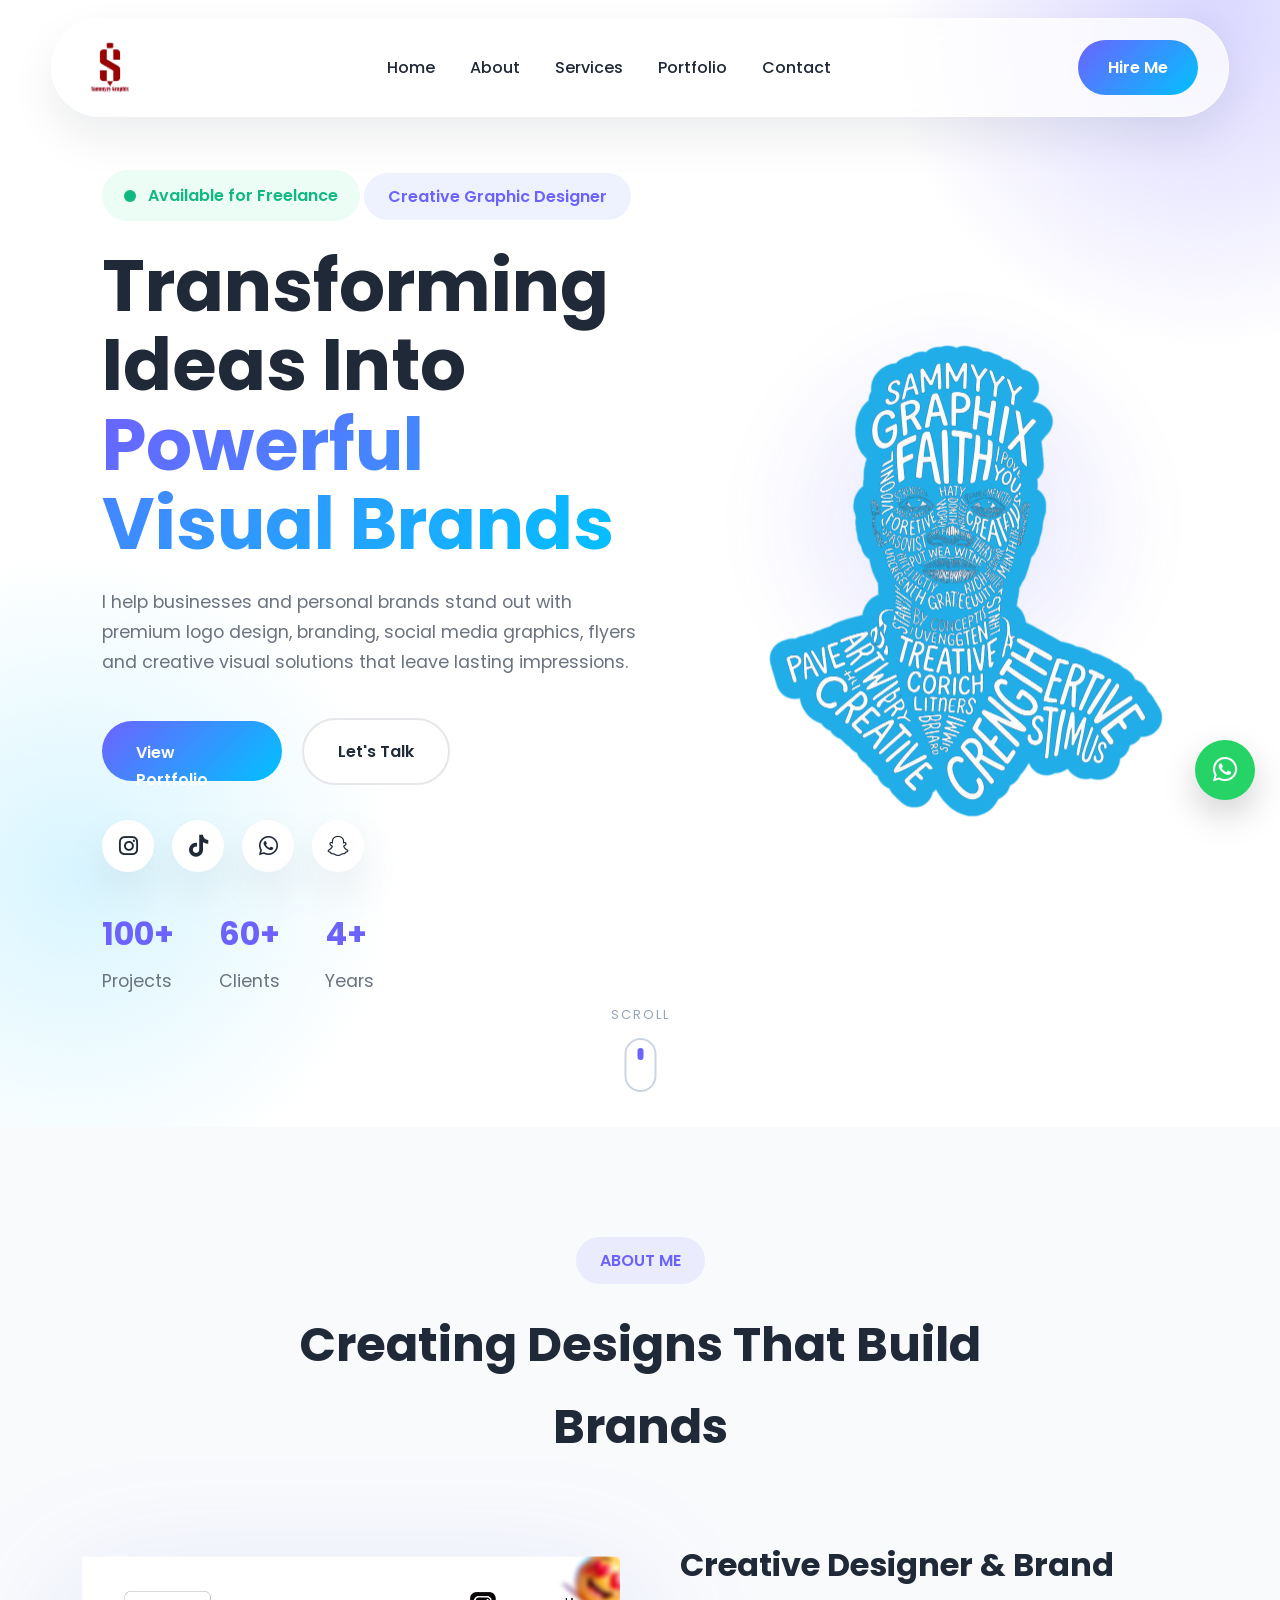
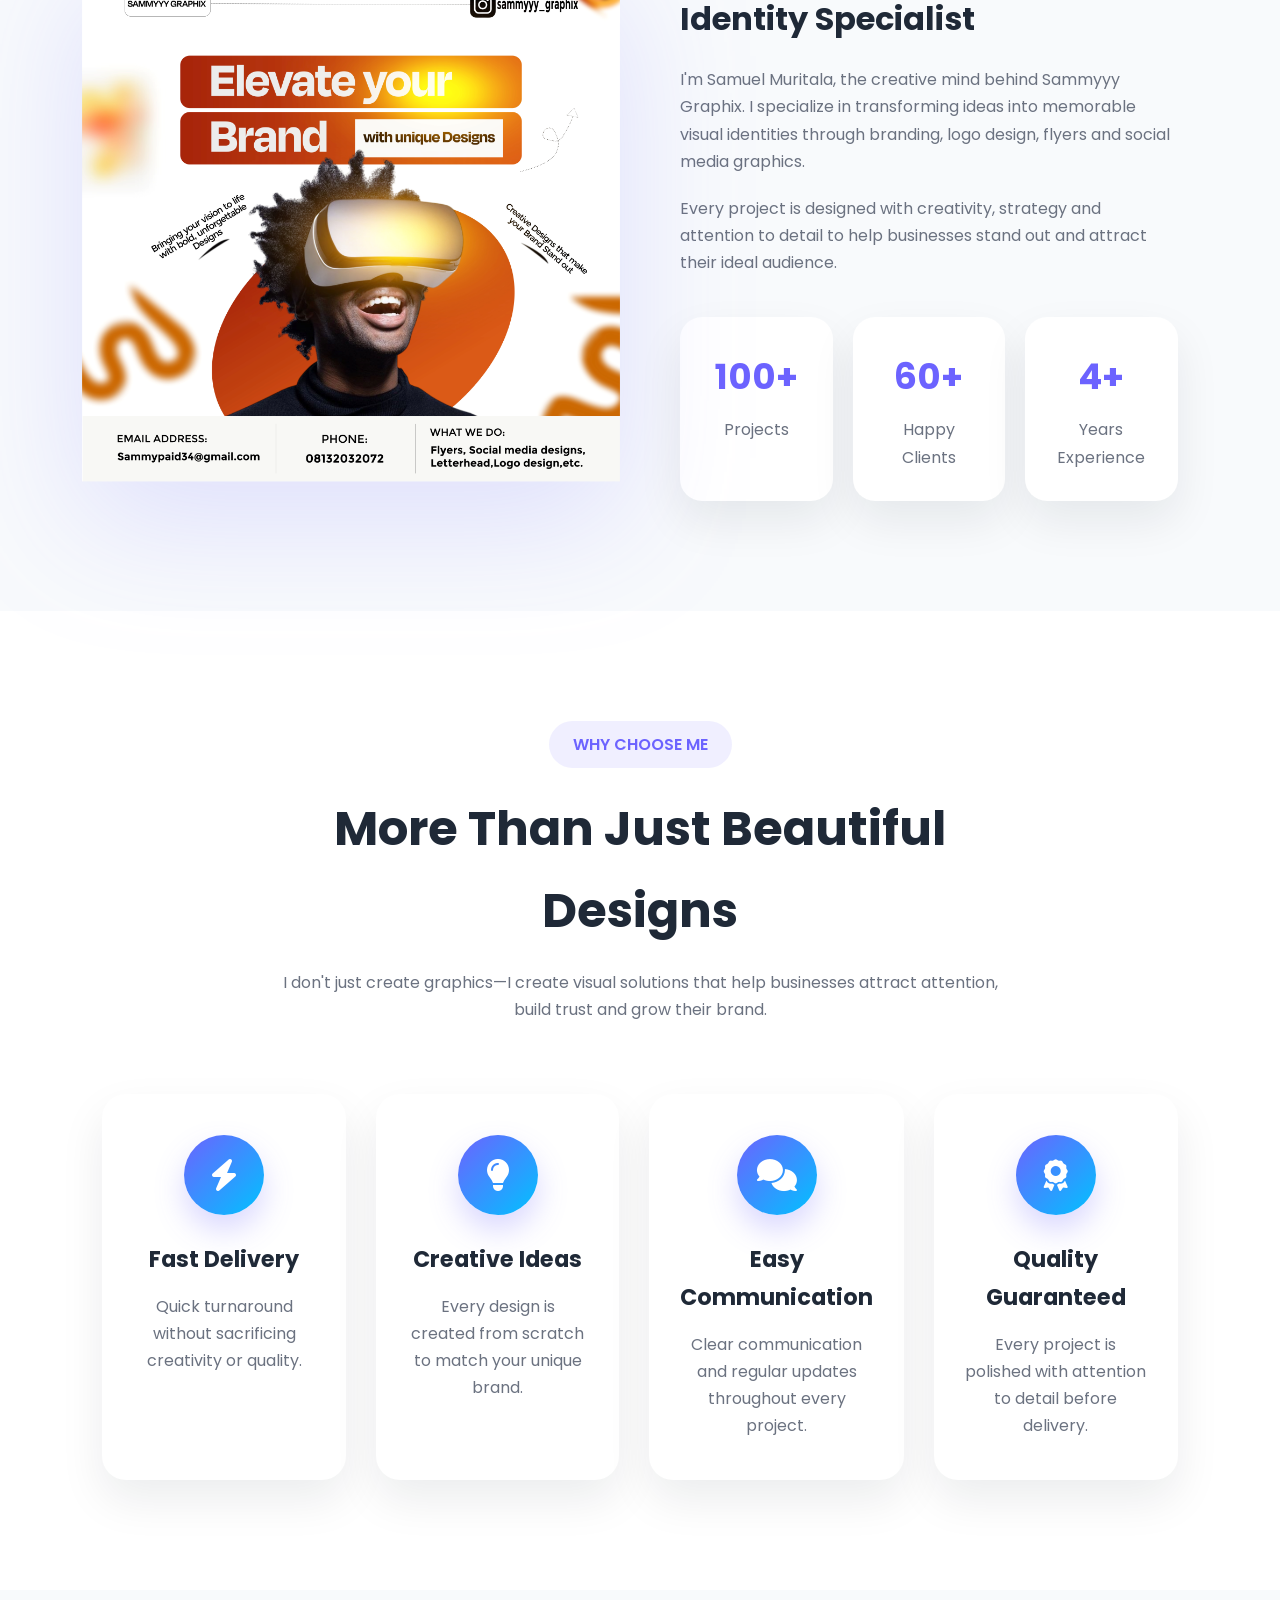
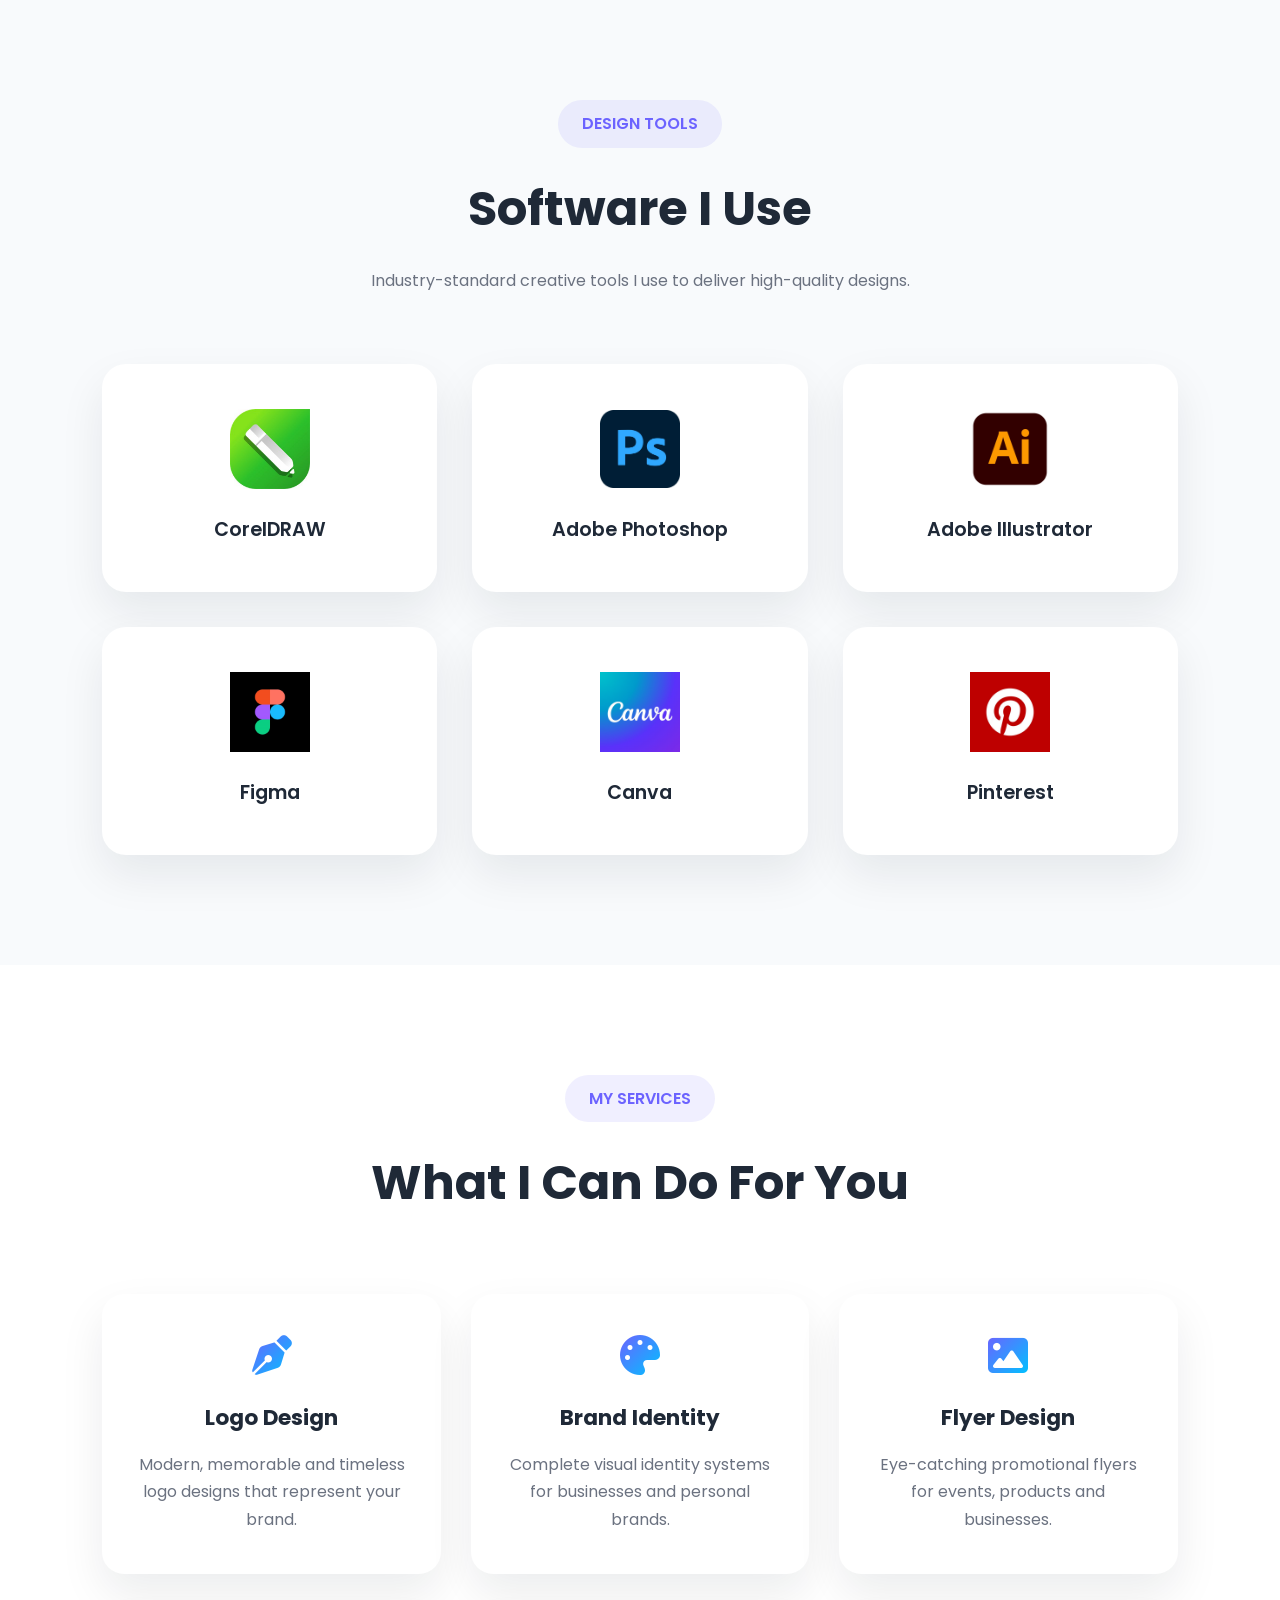
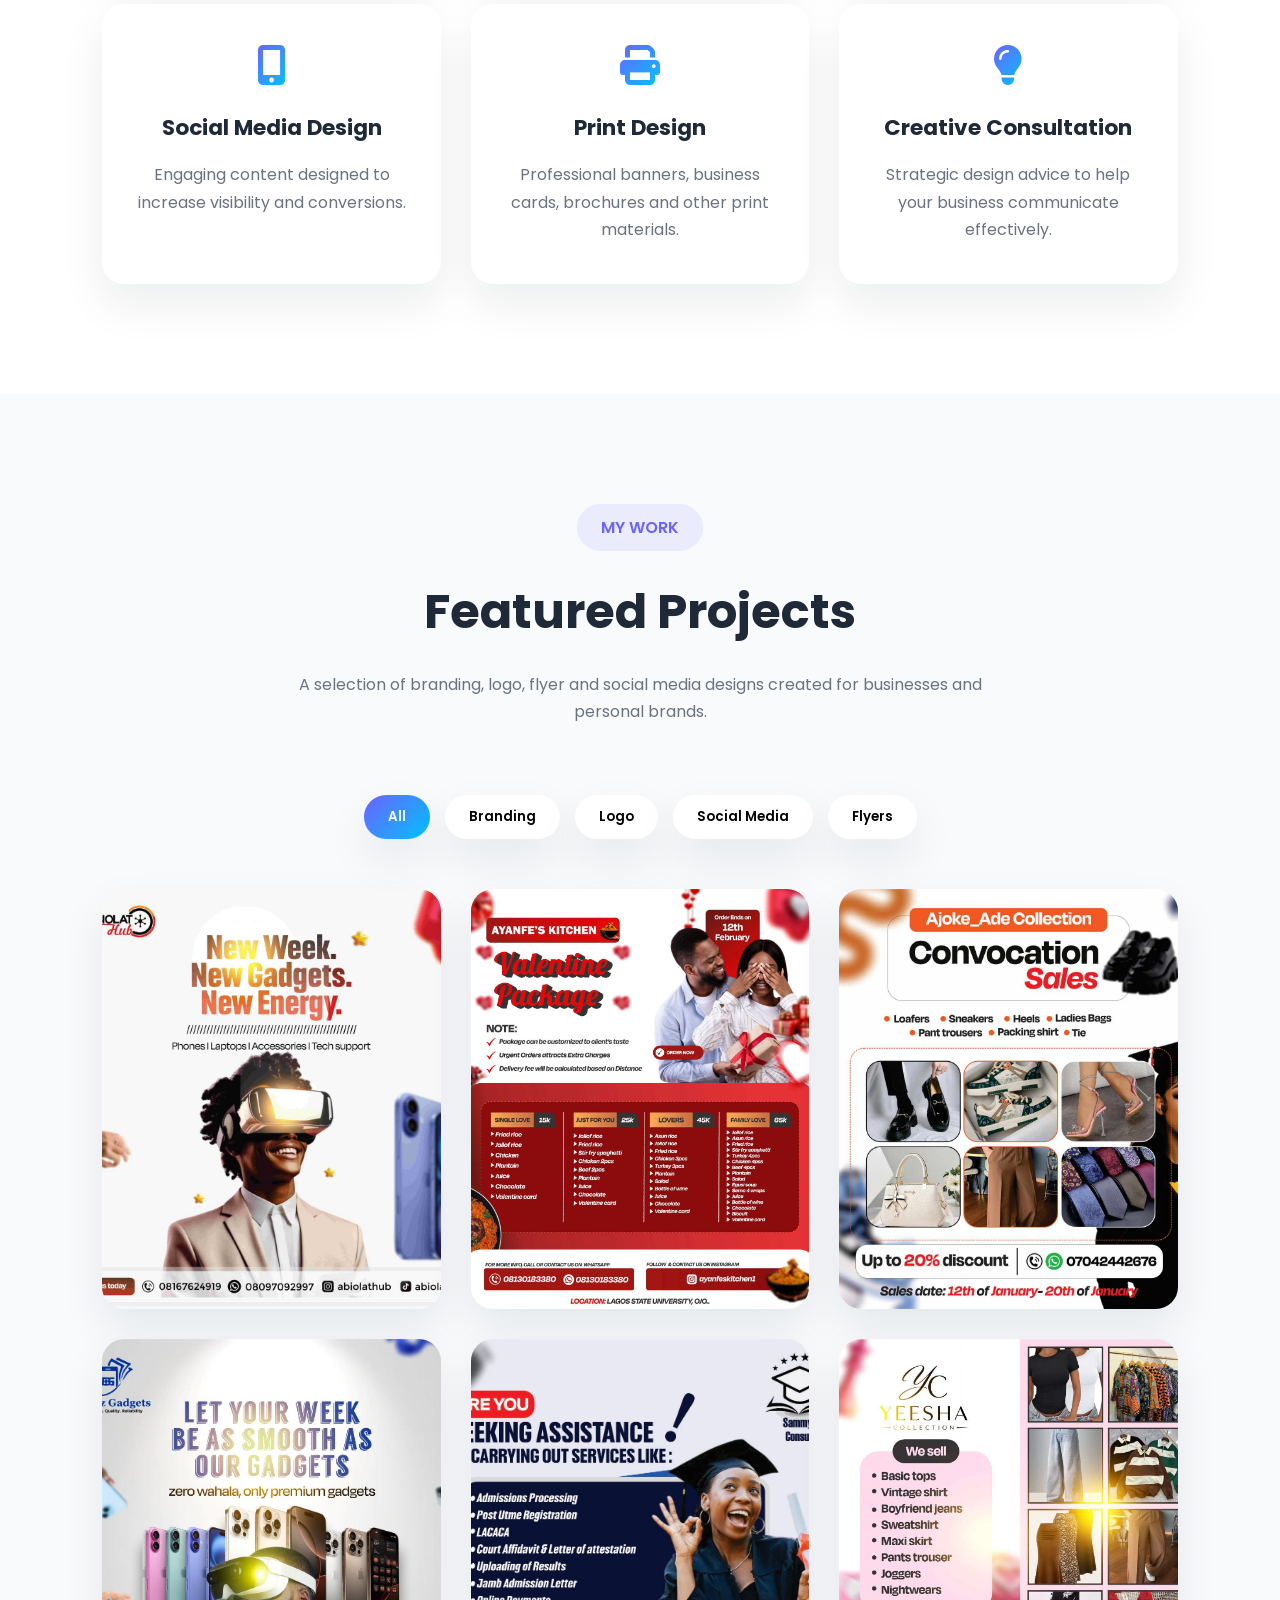
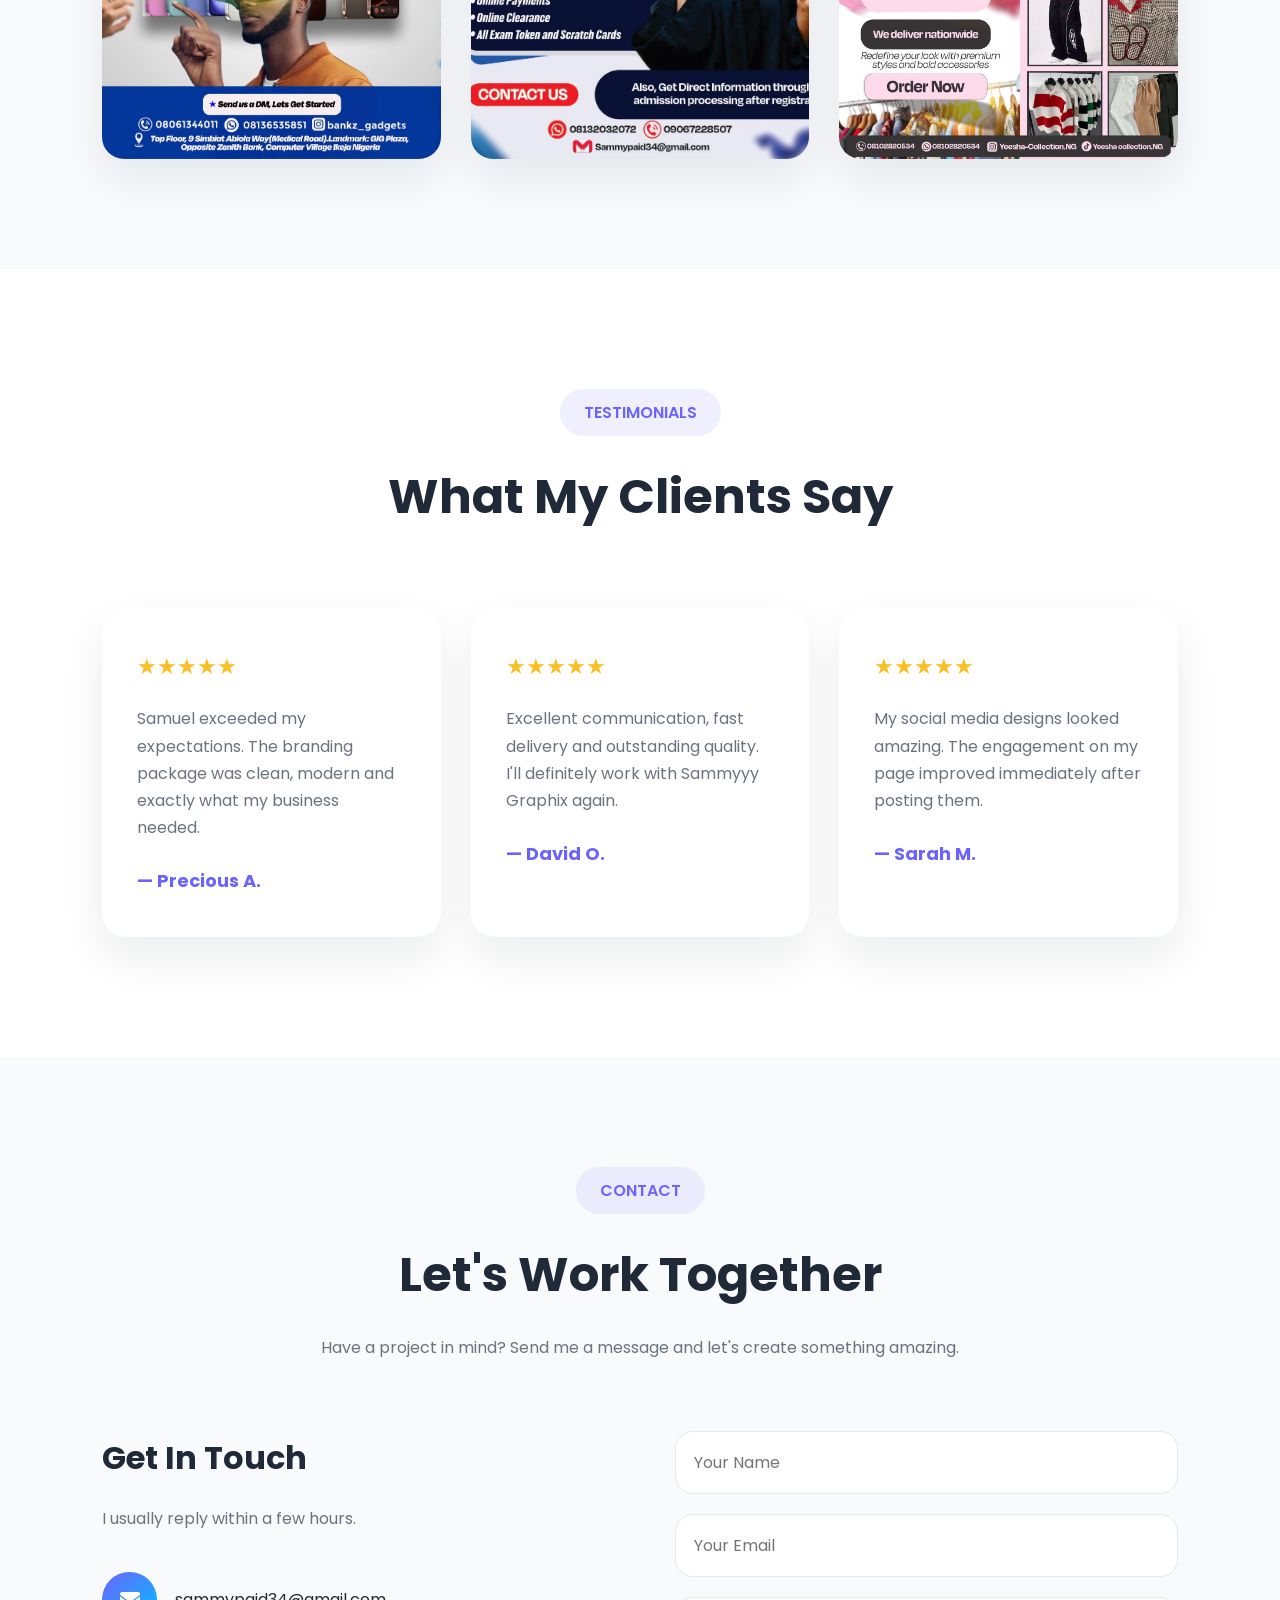
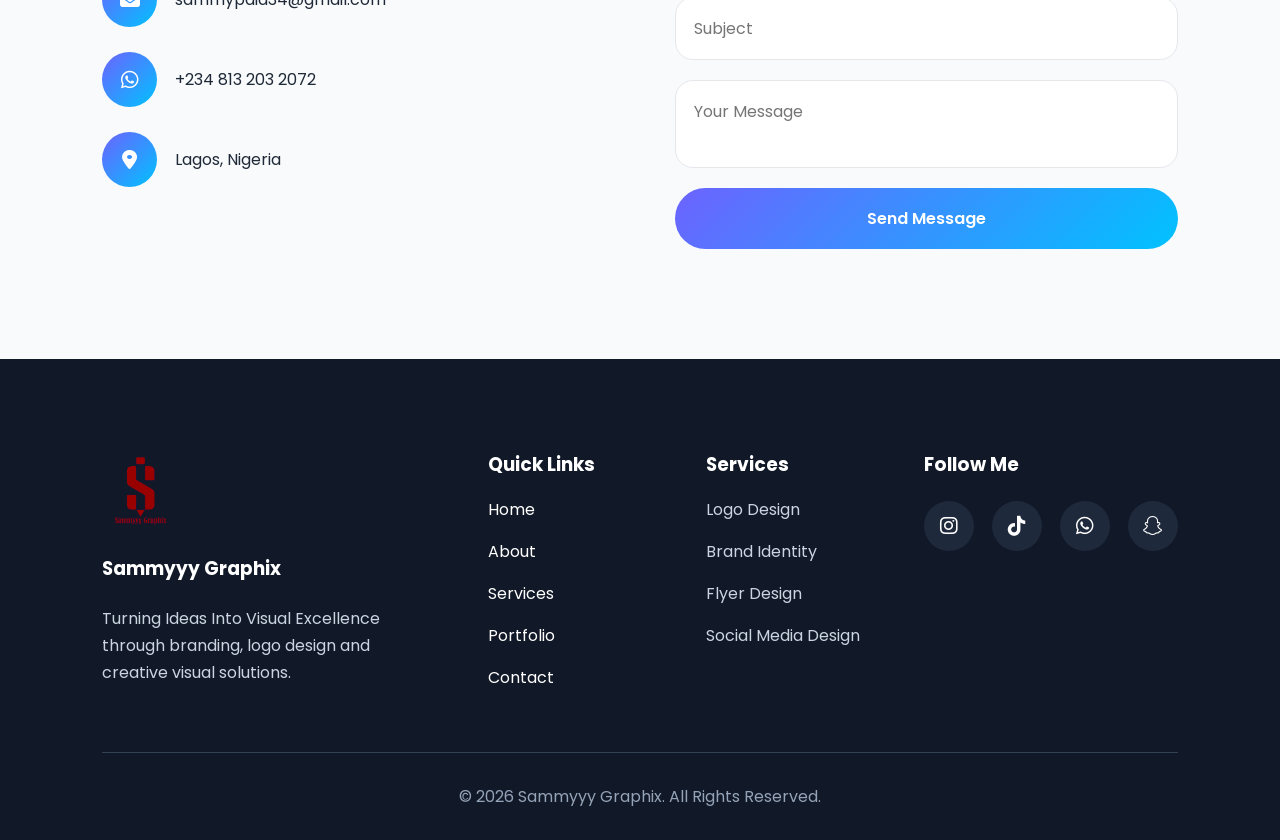
==== commit 99cfeef9: "Describe your changes" ====
--- a/index.html
+++ b/index.html
@@ -384,7 +384,7 @@
         </div>
 
         <div class="skill-card">
-            <img src="images/pinterest.png" alt="Pinterest">
+            <img src="images/Pinterest.png" alt="Pinterest">
             <h3>Pinterest</h3>
         </div>
 
